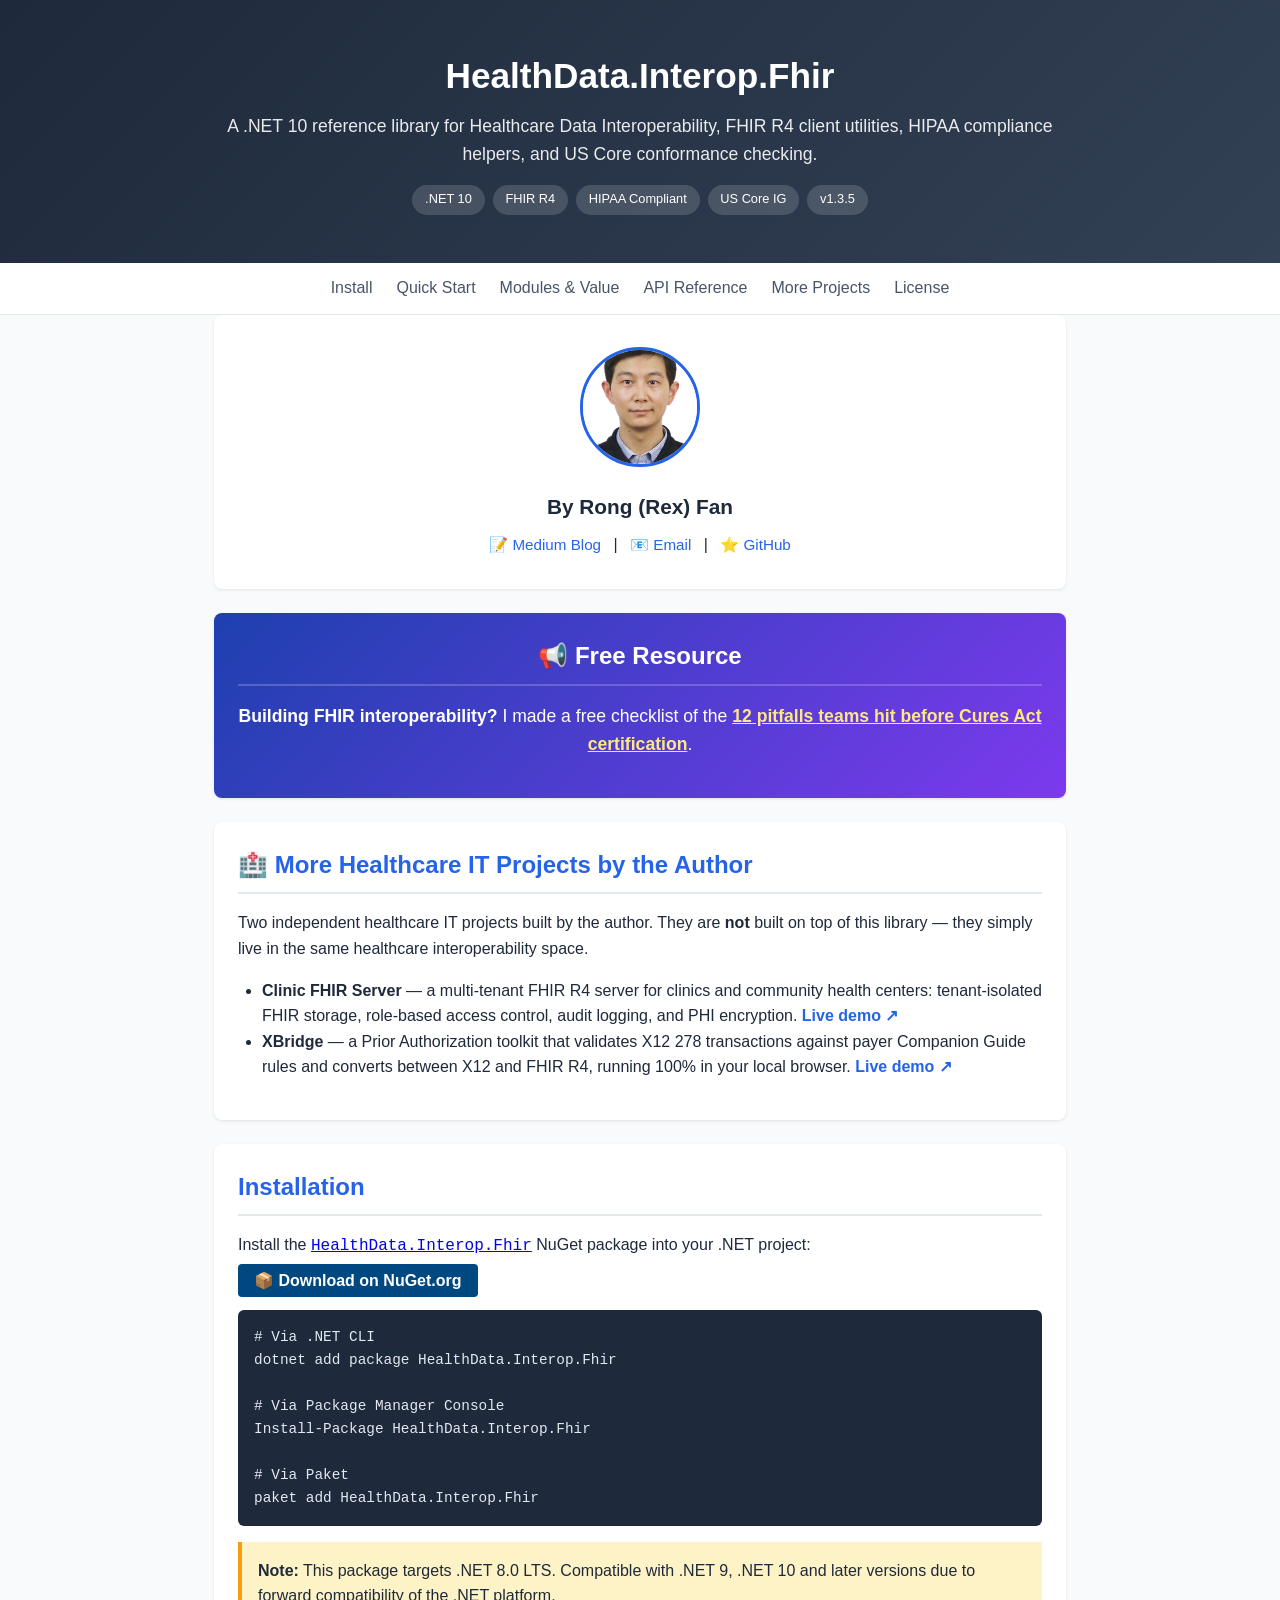
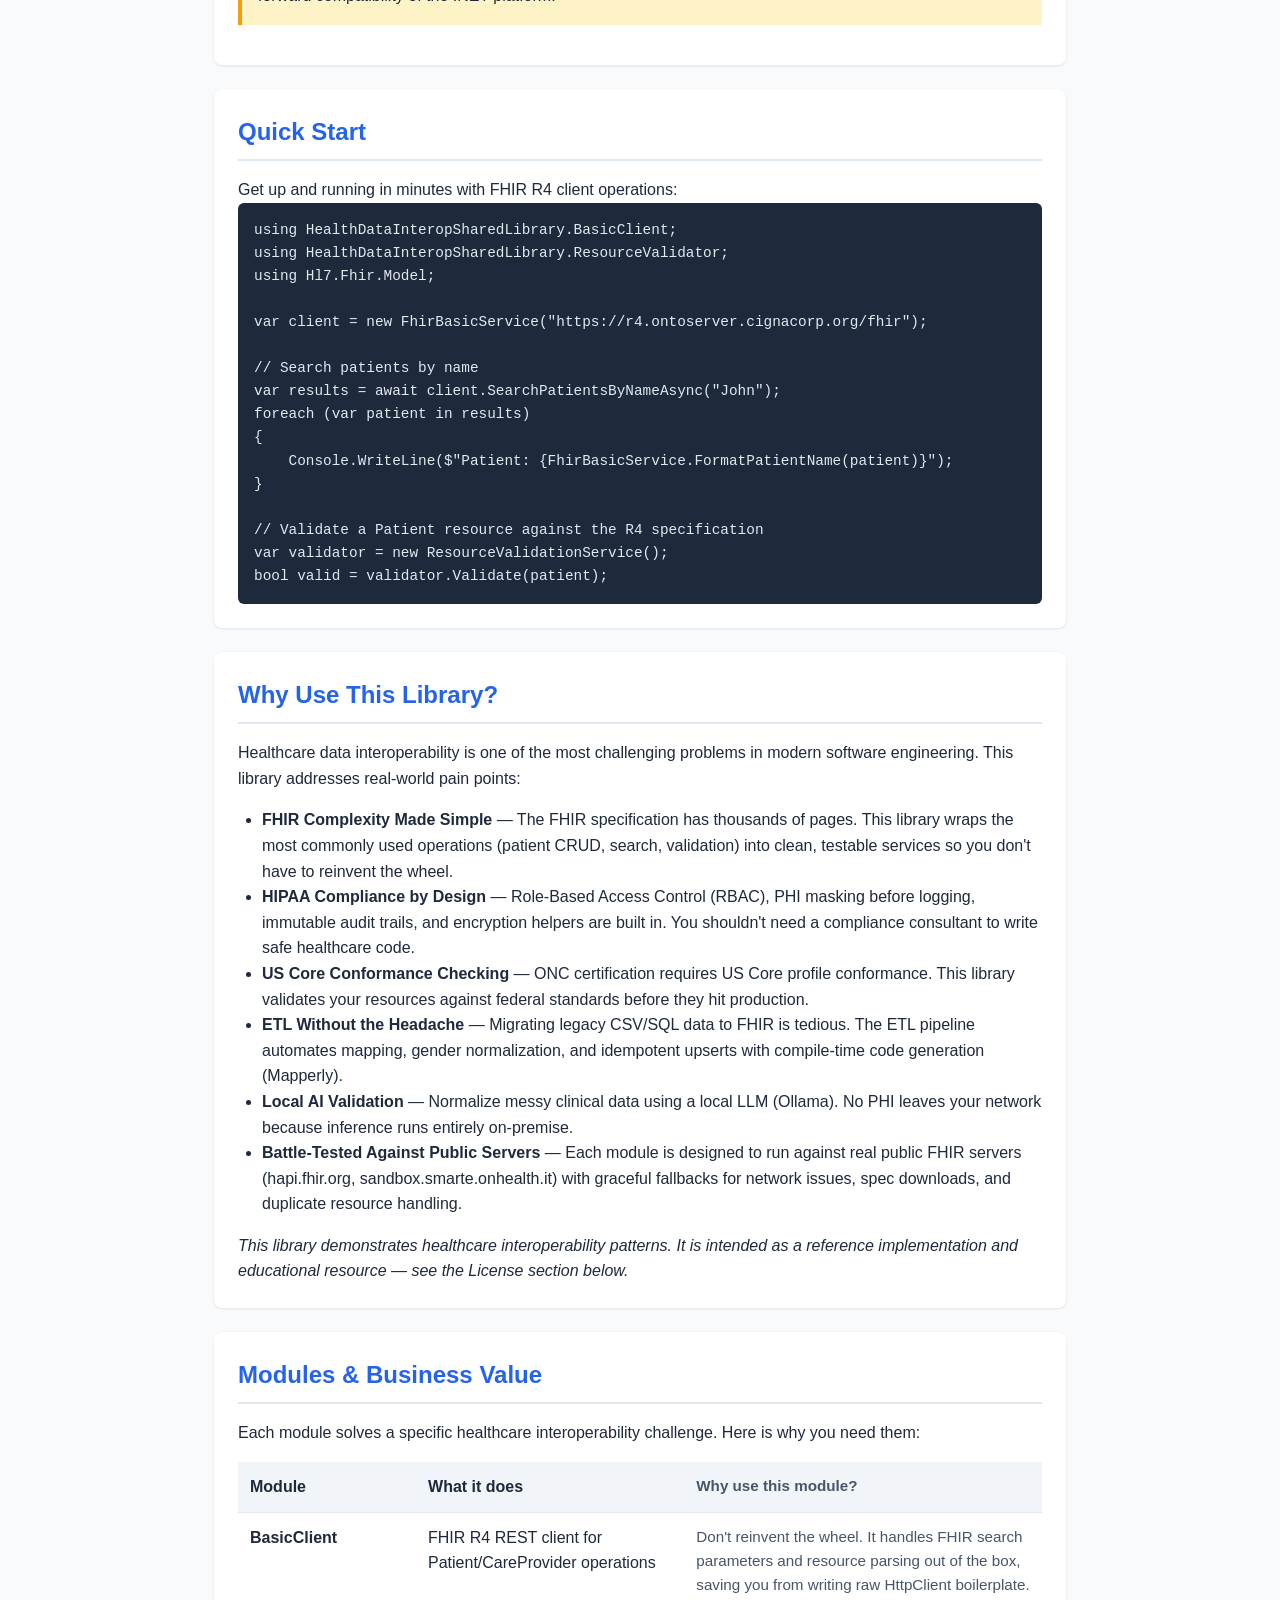
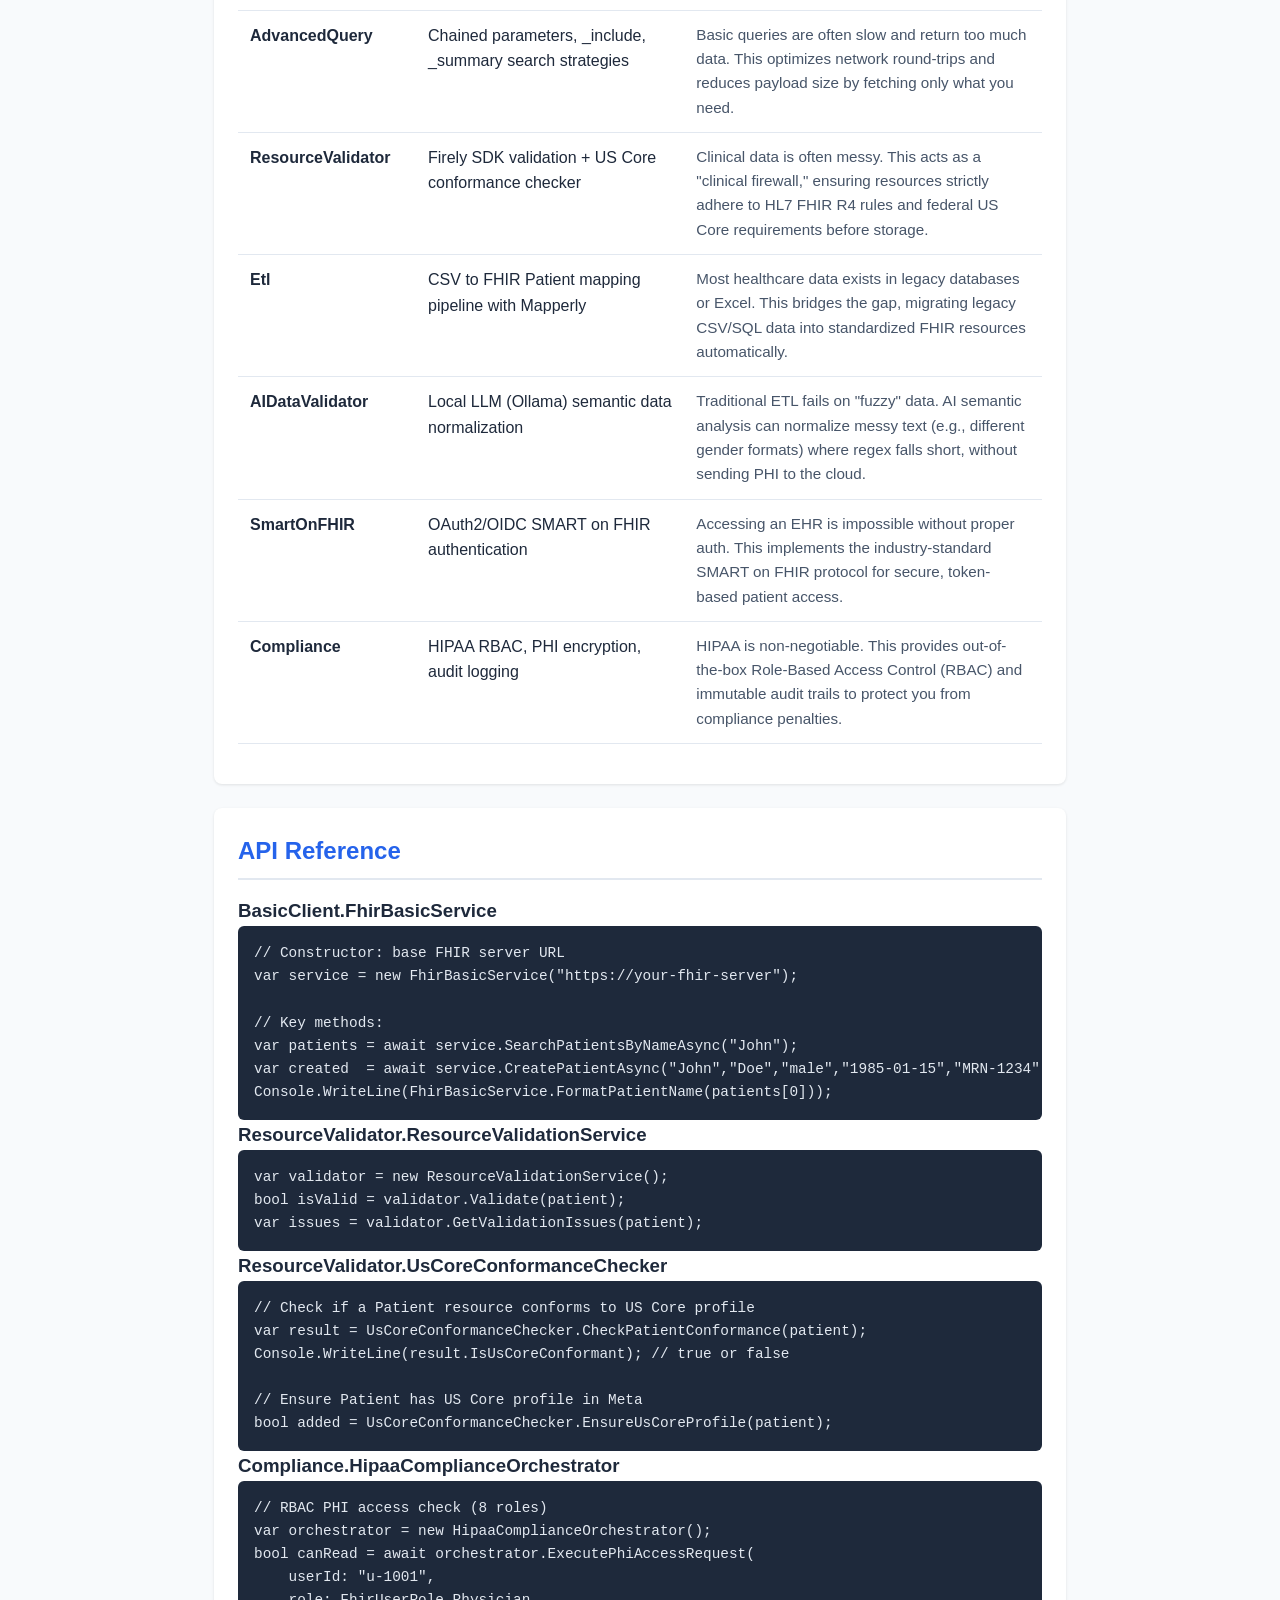
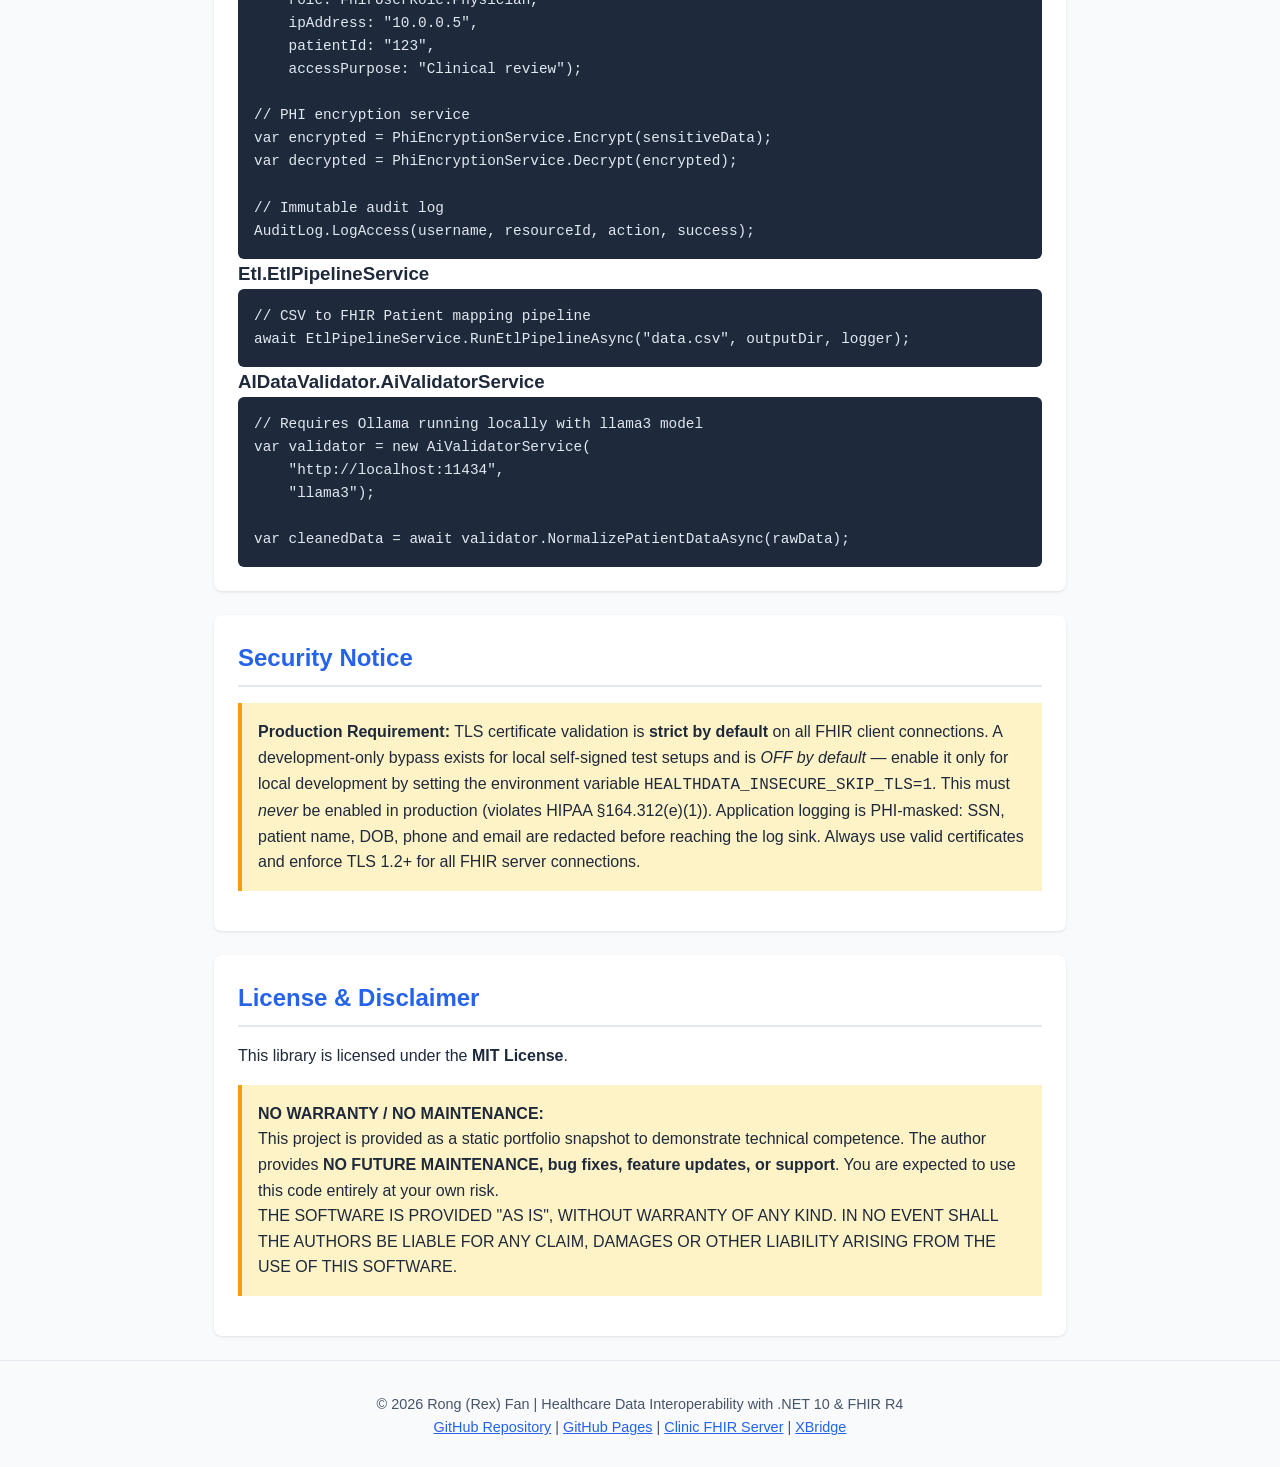
==== pages/index.html @ 6573770d "docs: link Version badge to NuGet 1.3.5 - README.md Version badge now links to nuget.org/packages/He" ====
<!DOCTYPE html>
<html lang="en">
<head>
    <meta charset="UTF-8">
    <meta name="viewport" content="width=device-width, initial-scale=1.0">
    <title>HealthData.Interop.Fhir - Healthcare Interoperability Library by Rong(Rex) Fan</title>
    <style>
        :root { --primary: #2563eb; --secondary: #475569; --success: #16a34a; --bg: #f8fafc; }
        * { margin: 0; padding: 0; box-sizing: border-box; }
        body { font-family: -apple-system, BlinkMacSystemFont, "Segoe UI", Roboto, sans-serif; line-height: 1.6; color: #1e293b; background: var(--bg); }
        .container { max-width: 900px; margin: 0 auto; padding: 0 1.5rem; }
        header { background: linear-gradient(135deg, #1e293b, #334155); color: white; padding: 3rem 0; text-align: center; }
        header h1 { font-size: 2.2rem; margin-bottom: 0.5rem; }
        header p { font-size: 1.1rem; opacity: 0.9; }
        .badges { display: flex; gap: 0.5rem; justify-content: center; flex-wrap: wrap; margin-top: 1rem; }
        .badge { background: rgba(255,255,255,0.15); padding: 0.3rem 0.8rem; border-radius: 999px; font-size: 0.8rem; }
        a.badge { color: inherit; text-decoration: none; cursor: pointer; }
        a.badge:hover { background: rgba(255,255,255,0.28); }
        nav { background: white; border-bottom: 1px solid #e2e8f0; padding: 0.8rem 0; position: sticky; top: 0; z-index: 10; }
        nav .container { display: flex; gap: 1.5rem; justify-content: center; flex-wrap: wrap; }
        nav a { text-decoration: none; color: var(--secondary); font-weight: 500; }
        nav a:hover { color: var(--primary); }
        main { padding: 2rem 0 4rem; }
        section { background: white; margin-bottom: 1.5rem; padding: 1.5rem; border-radius: 8px; box-shadow: 0 1px 3px rgba(0,0,0,0.1); }
        section h2 { color: var(--primary); margin-bottom: 1rem; border-bottom: 2px solid #e2e8f0; padding-bottom: 0.5rem; }
        pre { background: #1e293b; color: #e2e8f0; padding: 1rem; border-radius: 6px; overflow-x: auto; font-size: 0.9rem; }
        code { font-family: "Cascadia Code", "Fira Code", monospace; }
        .inline-code { background: #e2e8f0; padding: 0.15rem 0.4rem; border-radius: 3px; color: #1e293b; font-size: 0.9em; }
        table { width: 100%; border-collapse: collapse; margin: 1rem 0; min-width: 600px; }
        th, td { text-align: left; padding: 0.75rem; border-bottom: 1px solid #e2e8f0; vertical-align: top; }
        th { background: #f1f5f9; font-weight: 600; }
        .why-col { width: 40%; color: var(--secondary); font-size: 0.95rem; }
        footer { text-align: center; padding: 2rem 0; color: var(--secondary); font-size: 0.9rem; border-top: 1px solid #e2e8f0; }
        .warning { background: #fef3c7; border-left: 4px solid #f59e0b; padding: 1rem; margin: 1rem 0; }
        /* Author section */
        .author-section { text-align: center; padding: 2rem; }
        .author-photo { width: 120px; height: 120px; border-radius: 50%; object-fit: cover; border: 3px solid var(--primary); margin-bottom: 1rem; }
        .author-name { font-size: 1.3rem; font-weight: 700; color: #1e293b; margin-bottom: 0.5rem; }
        .author-links a { color: var(--primary); text-decoration: none; margin: 0 0.5rem; font-size: 0.95rem; }
        .author-links a:hover { text-decoration: underline; }
    </style>
</head>
<body>
<header>
    <div class="container">
        <h1>HealthData.Interop.Fhir</h1>
        <p>A .NET 10 reference library for Healthcare Data Interoperability, FHIR R4 client utilities, HIPAA compliance helpers, and US Core conformance checking.</p>
        <div class="badges">
            <span class="badge">.NET 10</span>
            <span class="badge">FHIR R4</span>
            <span class="badge">HIPAA Compliant</span>
            <span class="badge">US Core IG</span>
            <a class="badge" href="https://www.nuget.org/packages/HealthData.Interop.Fhir/1.3.5" target="_blank" rel="noopener">v1.3.5</a>
            </div>
    </div>
</header>

<nav>
    <div class="container">
        <a href="#install">Install</a>
        <a href="#quick-start">Quick Start</a>
        <a href="#modules">Modules & Value</a>
        <a href="#api">API Reference</a>
        <a href="#sample">More Projects</a>
        <a href="#license">License</a>
    </div>
</nav>

<main class="container">

<!-- Author Section -->
<section class="author-section">
    <img src="images/author.png" alt="Rong(Rex) Fan" class="author-photo">
    <p class="author-name">By Rong (Rex) Fan</p>
    <div class="author-links">
        <a href="https://medium.com/@rex.fan18" target="_blank">📝 Medium Blog</a> |
        <a href="mailto:rex.fan18@gmail.com">📧 Email</a> |
        <a href="https://github.com/memoryfraction/HealthData-Interoperability-Csharp" target="_blank">⭐ GitHub</a>
    </div>
</section>

<!-- Newsletter Callout -->
<section id="newsletter" style="background: linear-gradient(135deg, #1e40af, #7c3aed); color: white; text-align: center;">
    <h2 style="color: white; border-bottom-color: rgba(255,255,255,0.2);">📢 Free Resource</h2>
    <p style="font-size: 1.1rem; margin: 1rem 0;">
        <strong>Building FHIR interoperability?</strong> I made a free checklist of the 
        <a href="https://mailchi.mp/83cafe450eef/rex-landing-page" target="_blank" style="color: #fde68a; font-weight: 700;">12 pitfalls teams hit before Cures Act certification</a>.
    </p>
</section>
<section id="sample">
    <h2>🏥 More Healthcare IT Projects by the Author</h2>
    <p>Two independent healthcare IT projects built by the author. They are <strong>not</strong> built on top of this library — they simply live in the same healthcare interoperability space.</p>
    <ul style="margin: 1rem 0; padding-left: 1.5rem;">
        <li>
            <strong>Clinic FHIR Server</strong> — a multi-tenant FHIR R4 server for clinics and community health centers: tenant-isolated FHIR storage, role-based access control, audit logging, and PHI encryption.
            <a href="https://clinic-fhir-server-app.blackdesert-8e20099d.eastasia.azurecontainerapps.io/" target="_blank" style="color: var(--primary); font-weight: 600; text-decoration: none;">Live demo ↗</a>
        </li>
        <li>
            <strong>XBridge</strong> — a Prior Authorization toolkit that validates X12 278 transactions against payer Companion Guide rules and converts between X12 and FHIR R4, running 100% in your local browser.
            <a href="https://fhir-converter.greengrass-8e23c1df.westus.azurecontainerapps.io/" target="_blank" style="color: var(--primary); font-weight: 600; text-decoration: none;">Live demo ↗</a>
        </li>
    </ul>
</section>

<section id="install">
    <h2>Installation</h2>
    <p>Install the <a href="https://www.nuget.org/packages/HealthData.Interop.Fhir" target="_blank"><code>HealthData.Interop.Fhir</code></a> NuGet package into your .NET project:</p>
    <div style="margin-bottom: 1rem; margin-top: 0.5rem;">
        <a href="https://www.nuget.org/packages/HealthData.Interop.Fhir" target="_blank" style="background: #004880; color: white; padding: 8px 16px; text-decoration: none; border-radius: 4px; font-weight: bold;">
            📦 Download on NuGet.org
        </a>
    </div>
    <pre><code># Via .NET CLI
dotnet add package HealthData.Interop.Fhir

# Via Package Manager Console
Install-Package HealthData.Interop.Fhir

# Via Paket
paket add HealthData.Interop.Fhir</code></pre>
    <div class="warning">
        <strong>Note:</strong> This package targets .NET 8.0 LTS. Compatible with .NET 9, .NET 10 and later versions due to forward compatibility of the .NET platform.
    </div>
</section>

<section id="quick-start">
    <h2>Quick Start</h2>
    <p>Get up and running in minutes with FHIR R4 client operations:</p>
    <pre><code>using HealthDataInteropSharedLibrary.BasicClient;
using HealthDataInteropSharedLibrary.ResourceValidator;
using Hl7.Fhir.Model;

var client = new FhirBasicService("https://r4.ontoserver.cignacorp.org/fhir");

// Search patients by name
var results = await client.SearchPatientsByNameAsync("John");
foreach (var patient in results)
{
    Console.WriteLine($"Patient: {FhirBasicService.FormatPatientName(patient)}");
}

// Validate a Patient resource against the R4 specification
var validator = new ResourceValidationService();
bool valid = validator.Validate(patient);</code></pre>
</section>


<section id="why">
    <h2>Why Use This Library?</h2>
    <p>Healthcare data interoperability is one of the most challenging problems in modern software engineering. This library addresses real-world pain points:</p>
    <ul style="margin: 1rem 0; padding-left: 1.5rem;">
        <li><strong>FHIR Complexity Made Simple</strong> — The FHIR specification has thousands of pages. This library wraps the most commonly used operations (patient CRUD, search, validation) into clean, testable services so you don't have to reinvent the wheel.</li>
        <li><strong>HIPAA Compliance by Design</strong> — Role-Based Access Control (RBAC), PHI masking before logging, immutable audit trails, and encryption helpers are built in. You shouldn't need a compliance consultant to write safe healthcare code.</li>
        <li><strong>US Core Conformance Checking</strong> — ONC certification requires US Core profile conformance. This library validates your resources against federal standards before they hit production.</li>
        <li><strong>ETL Without the Headache</strong> — Migrating legacy CSV/SQL data to FHIR is tedious. The ETL pipeline automates mapping, gender normalization, and idempotent upserts with compile-time code generation (Mapperly).</li>
        <li><strong>Local AI Validation</strong> — Normalize messy clinical data using a local LLM (Ollama). No PHI leaves your network because inference runs entirely on-premise.</li>
        <li><strong>Battle-Tested Against Public Servers</strong> — Each module is designed to run against real public FHIR servers (hapi.fhir.org, sandbox.smarte.onhealth.it) with graceful fallbacks for network issues, spec downloads, and duplicate resource handling.</li>
    </ul>
    <p><em>This library demonstrates healthcare interoperability patterns. It is intended as a reference implementation and educational resource — see the License section below.</em></p>
</section>

<section id="modules">
    <h2>Modules & Business Value</h2>
    <p>Each module solves a specific healthcare interoperability challenge. Here is why you need them:</p>
    <table>
        <thead>
            <tr><th style="width: 15%;">Module</th><th style="width: 30%;">What it does</th><th class="why-col" style="width: 40%;">Why use this module?</th></tr>
        </thead>
        <tbody>
            <tr>
                <td><strong>BasicClient</strong></td>
                <td>FHIR R4 REST client for Patient/CareProvider operations</td>
                <td class="why-col">Don't reinvent the wheel. It handles FHIR search parameters and resource parsing out of the box, saving you from writing raw HttpClient boilerplate.</td>
            </tr>
            <tr>
                <td><strong>AdvancedQuery</strong></td>
                <td>Chained parameters, _include, _summary search strategies</td>
                <td class="why-col">Basic queries are often slow and return too much data. This optimizes network round-trips and reduces payload size by fetching only what you need.</td>
            </tr>
            <tr>
                <td><strong>ResourceValidator</strong></td>
                <td>Firely SDK validation + US Core conformance checker</td>
                <td class="why-col">Clinical data is often messy. This acts as a "clinical firewall," ensuring resources strictly adhere to HL7 FHIR R4 rules and federal US Core requirements before storage.</td>
            </tr>
            <tr>
                <td><strong>Etl</strong></td>
                <td>CSV to FHIR Patient mapping pipeline with Mapperly</td>
                <td class="why-col">Most healthcare data exists in legacy databases or Excel. This bridges the gap, migrating legacy CSV/SQL data into standardized FHIR resources automatically.</td>
            </tr>
            <tr>
                <td><strong>AIDataValidator</strong></td>
                <td>Local LLM (Ollama) semantic data normalization</td>
                <td class="why-col">Traditional ETL fails on "fuzzy" data. AI semantic analysis can normalize messy text (e.g., different gender formats) where regex falls short, without sending PHI to the cloud.</td>
            </tr>
            <tr>
                <td><strong>SmartOnFHIR</strong></td>
                <td>OAuth2/OIDC SMART on FHIR authentication</td>
                <td class="why-col">Accessing an EHR is impossible without proper auth. This implements the industry-standard SMART on FHIR protocol for secure, token-based patient access.</td>
            </tr>
            <tr>
                <td><strong>Compliance</strong></td>
                <td>HIPAA RBAC, PHI encryption, audit logging</td>
                <td class="why-col">HIPAA is non-negotiable. This provides out-of-the-box Role-Based Access Control (RBAC) and immutable audit trails to protect you from compliance penalties.</td>
            </tr>
        </tbody>
    </table>
</section>

<section id="api">
    <h2>API Reference</h2>
    
    <h3>BasicClient.FhirBasicService</h3>
    <pre><code>// Constructor: base FHIR server URL
var service = new FhirBasicService("https://your-fhir-server");

// Key methods:
var patients = await service.SearchPatientsByNameAsync("John");
var created  = await service.CreatePatientAsync("John","Doe","male","1985-01-15","MRN-1234");
Console.WriteLine(FhirBasicService.FormatPatientName(patients[0]));</code></pre>

    <h3>ResourceValidator.ResourceValidationService</h3>
    <pre><code>var validator = new ResourceValidationService();
bool isValid = validator.Validate(patient);
var issues = validator.GetValidationIssues(patient);</code></pre>

    <h3>ResourceValidator.UsCoreConformanceChecker</h3>
    <pre><code>// Check if a Patient resource conforms to US Core profile
var result = UsCoreConformanceChecker.CheckPatientConformance(patient);
Console.WriteLine(result.IsUsCoreConformant); // true or false

// Ensure Patient has US Core profile in Meta
bool added = UsCoreConformanceChecker.EnsureUsCoreProfile(patient);</code></pre>

    <h3>Compliance.HipaaComplianceOrchestrator</h3>
    <pre><code>// RBAC PHI access check (8 roles)
var orchestrator = new HipaaComplianceOrchestrator();
bool canRead = await orchestrator.ExecutePhiAccessRequest(
    userId: "u-1001",
    role: FhirUserRole.Physician,
    ipAddress: "10.0.0.5",
    patientId: "123",
    accessPurpose: "Clinical review");

// PHI encryption service
var encrypted = PhiEncryptionService.Encrypt(sensitiveData);
var decrypted = PhiEncryptionService.Decrypt(encrypted);

// Immutable audit log
AuditLog.LogAccess(username, resourceId, action, success);</code></pre>

    <h3>Etl.EtlPipelineService</h3>
    <pre><code>// CSV to FHIR Patient mapping pipeline
await EtlPipelineService.RunEtlPipelineAsync("data.csv", outputDir, logger);</code></pre>

    <h3>AIDataValidator.AiValidatorService</h3>
    <pre><code>// Requires Ollama running locally with llama3 model
var validator = new AiValidatorService(
    "http://localhost:11434",
    "llama3");

var cleanedData = await validator.NormalizePatientDataAsync(rawData);</code></pre>
</section>

<section id="security">
    <h2>Security Notice</h2>
    <div class="warning">
        <strong>Production Requirement:</strong> TLS certificate validation is <strong>strict by default</strong> on all FHIR client connections. A development-only bypass exists for local self-signed test setups and is <em>OFF by default</em> — enable it only for local development by setting the environment variable <code>HEALTHDATA_INSECURE_SKIP_TLS=1</code>. This must <em>never</em> be enabled in production (violates HIPAA §164.312(e)(1)). Application logging is PHI-masked: SSN, patient name, DOB, phone and email are redacted before reaching the log sink. Always use valid certificates and enforce TLS 1.2+ for all FHIR server connections.
    </div>
</section>

<section id="license">
    <h2>License &amp; Disclaimer</h2>
    <p>This library is licensed under the <strong>MIT License</strong>.</p>
    <div class="warning">
        <p><strong>NO WARRANTY / NO MAINTENANCE:</strong></p>
        <p>This project is provided as a static portfolio snapshot to demonstrate technical competence. The author provides <strong>NO FUTURE MAINTENANCE, bug fixes, feature updates, or support</strong>. You are expected to use this code entirely at your own risk.</p>
        <p>THE SOFTWARE IS PROVIDED "AS IS", WITHOUT WARRANTY OF ANY KIND. IN NO EVENT SHALL THE AUTHORS BE LIABLE FOR ANY CLAIM, DAMAGES OR OTHER LIABILITY ARISING FROM THE USE OF THIS SOFTWARE.</p>
    </div>
</section>

</main>

<footer>
    <div class="container">
        <p>&copy; 2026 Rong (Rex) Fan | Healthcare Data Interoperability with .NET 10 &amp; FHIR R4</p>
        <p>
            <a href="https://github.com/memoryfraction/HealthData-Interoperability-Csharp" style="color: var(--primary);">GitHub Repository</a> |
            <a href="https://memoryfraction.github.io/HealthData-Interoperability-Csharp/" style="color: var(--primary);">GitHub Pages</a> |
            <a href="https://clinic-fhir-server-app.blackdesert-8e20099d.eastasia.azurecontainerapps.io/" target="_blank" style="color: var(--primary);">Clinic FHIR Server</a> |
            <a href="https://fhir-converter.greengrass-8e23c1df.westus.azurecontainerapps.io/" target="_blank" style="color: var(--primary);">XBridge</a>
        </p>
    </div>
</footer>

<script src="https://cdn.counter.dev/script.js" data-id="9ed3aabb-f776-4e0b-93ed-a1bab7799a56" data-utcoffset="8"></script>
  </body>
</html>
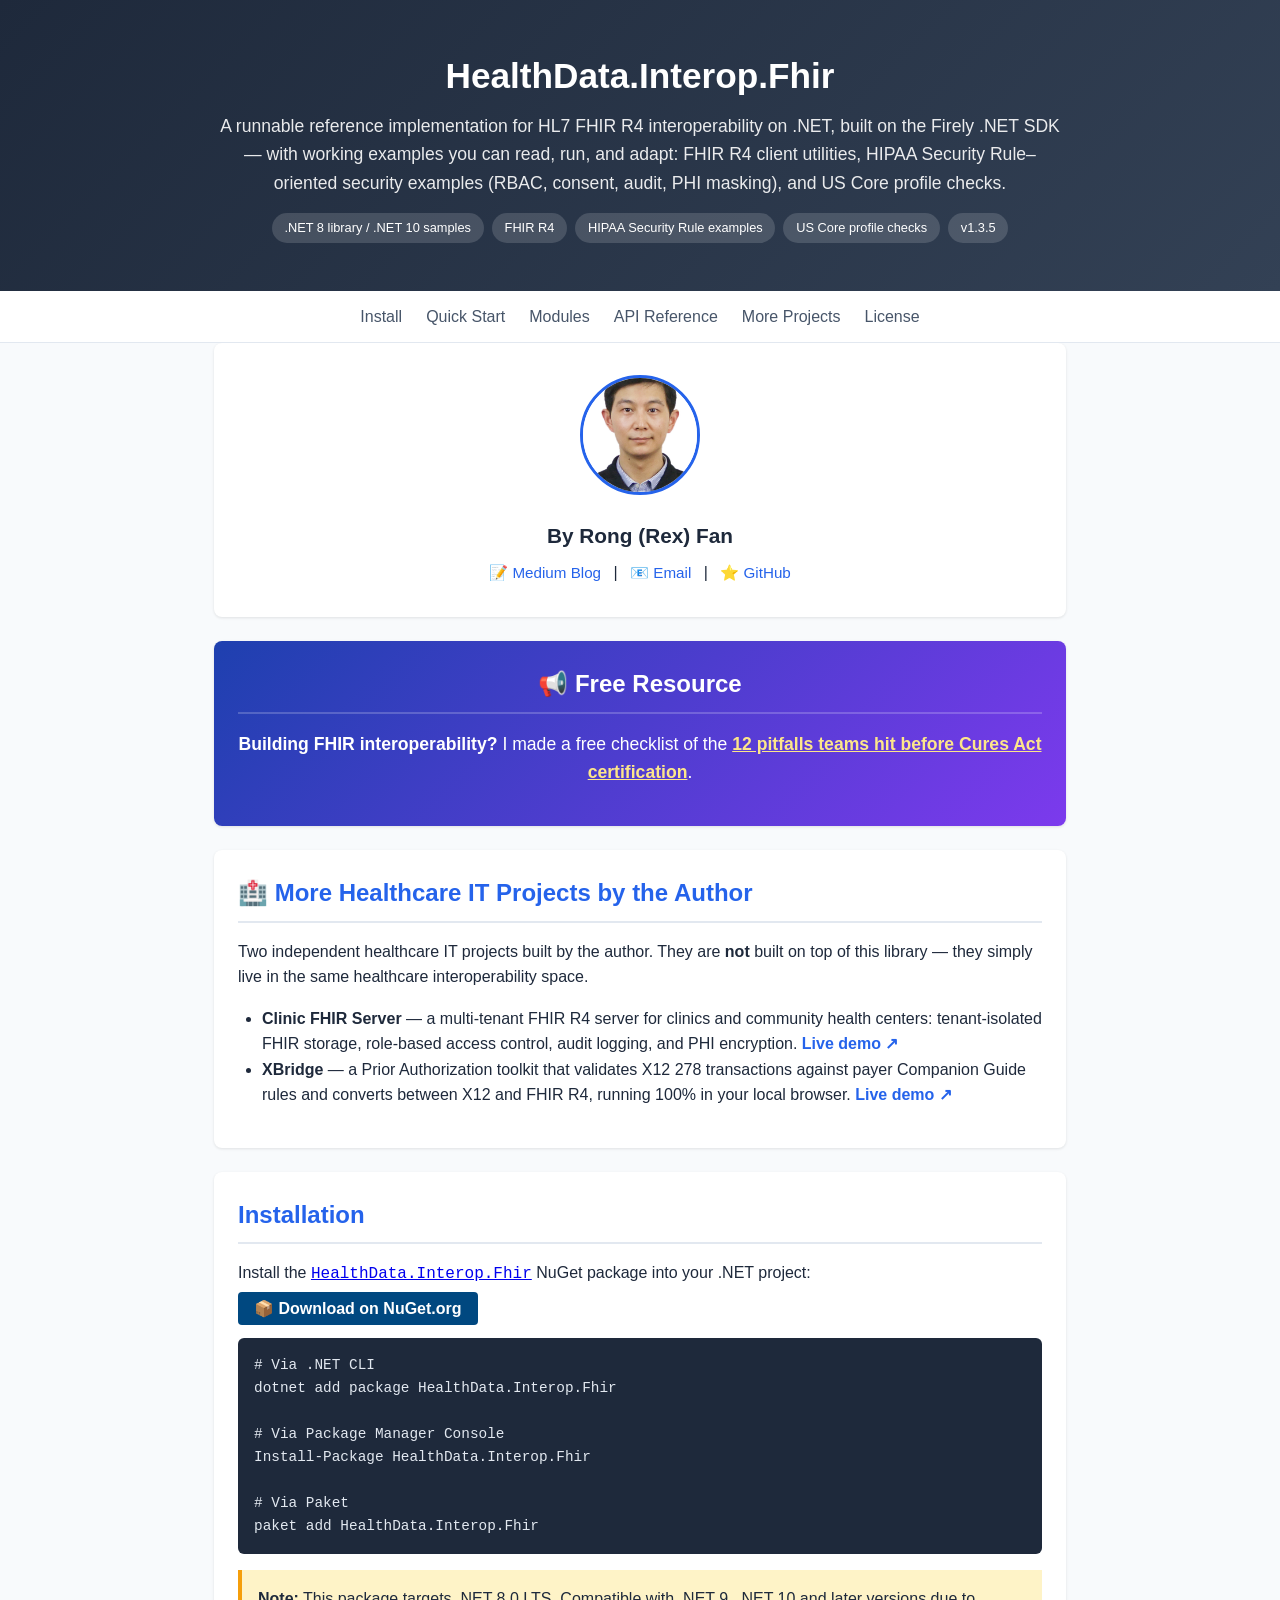
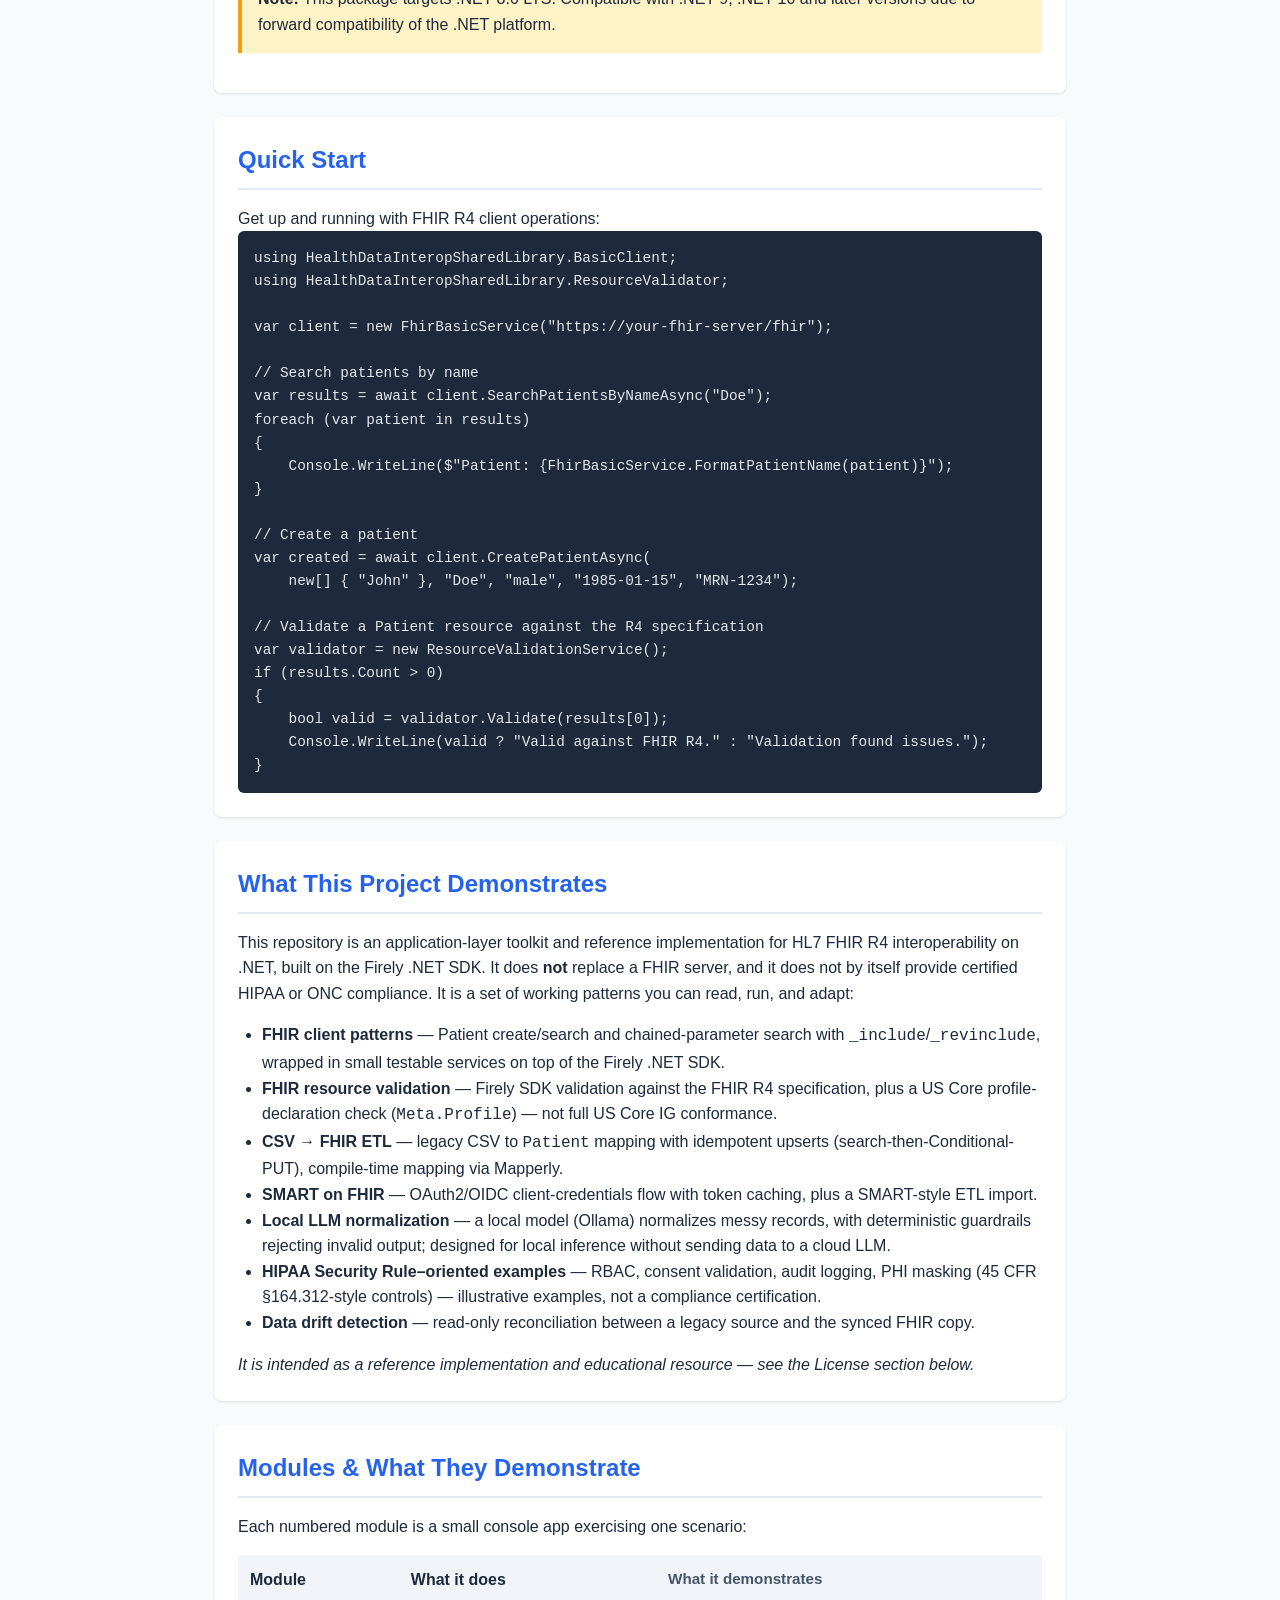
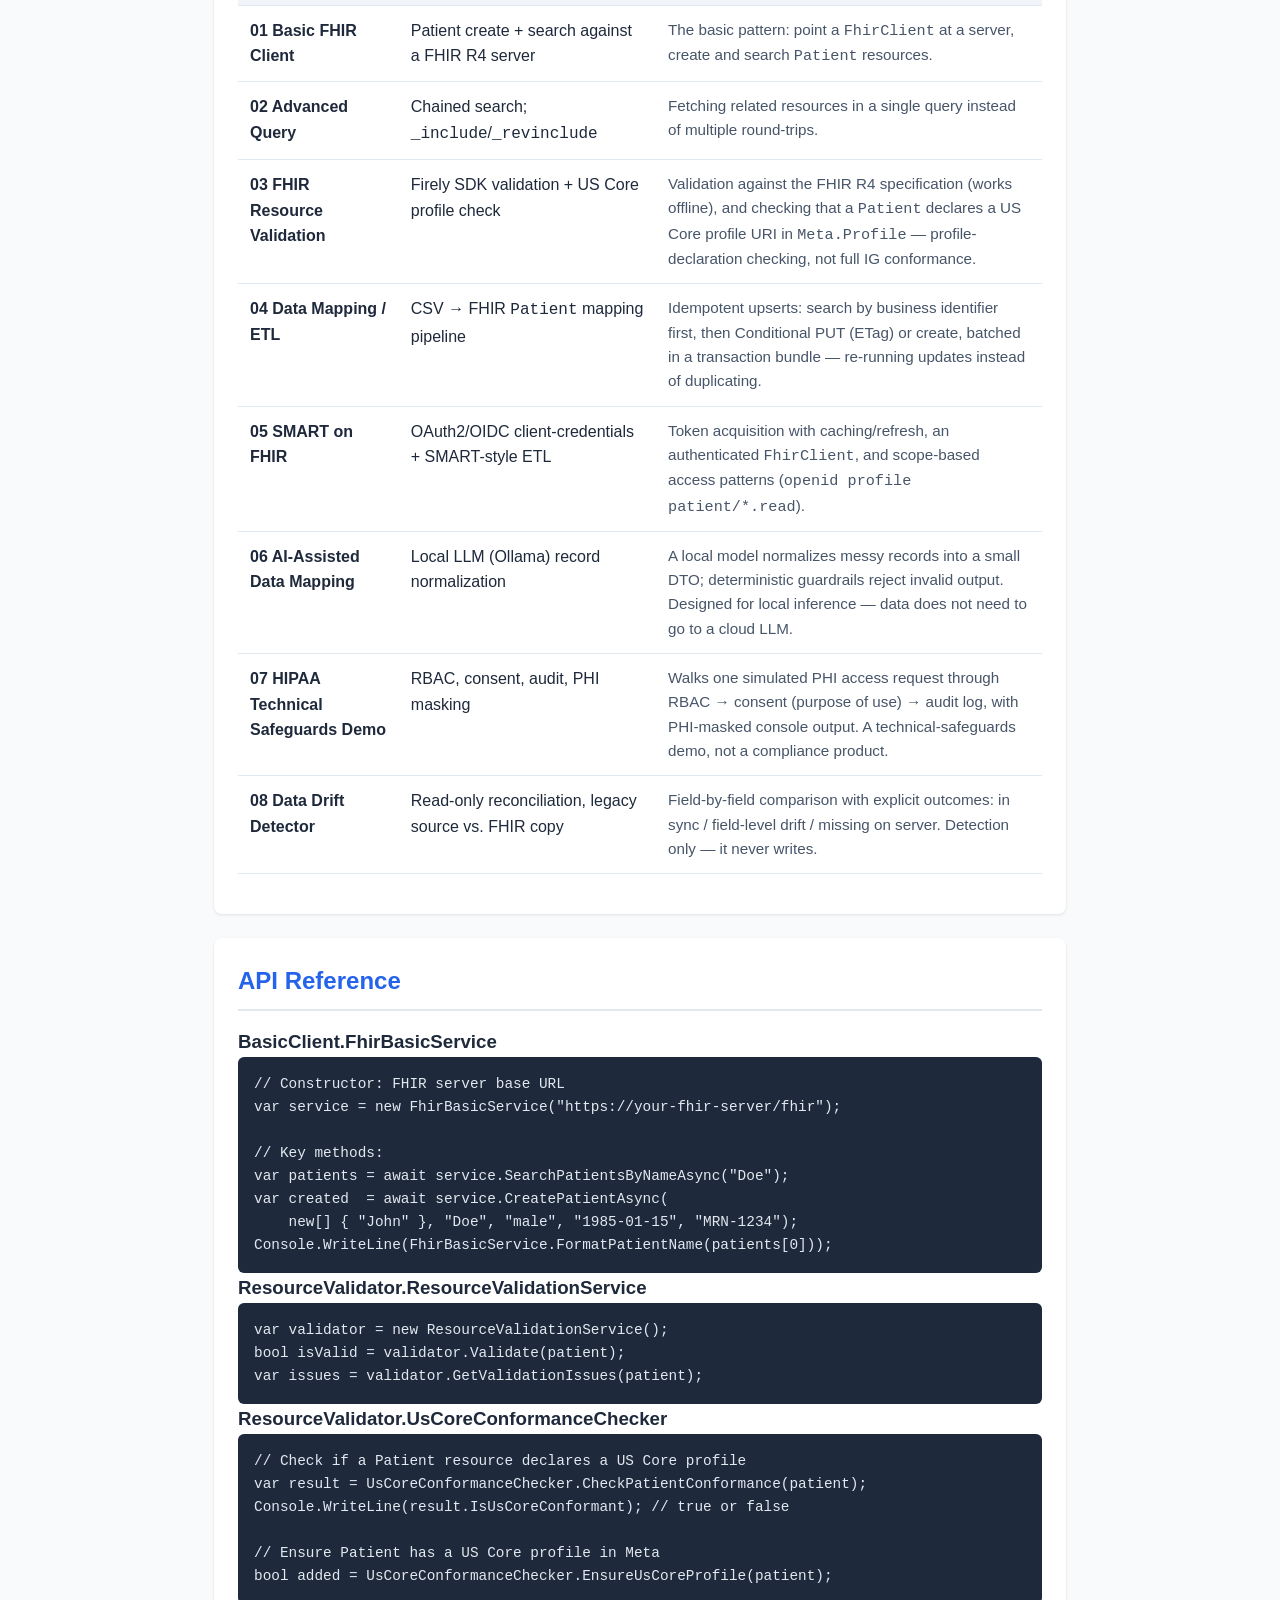
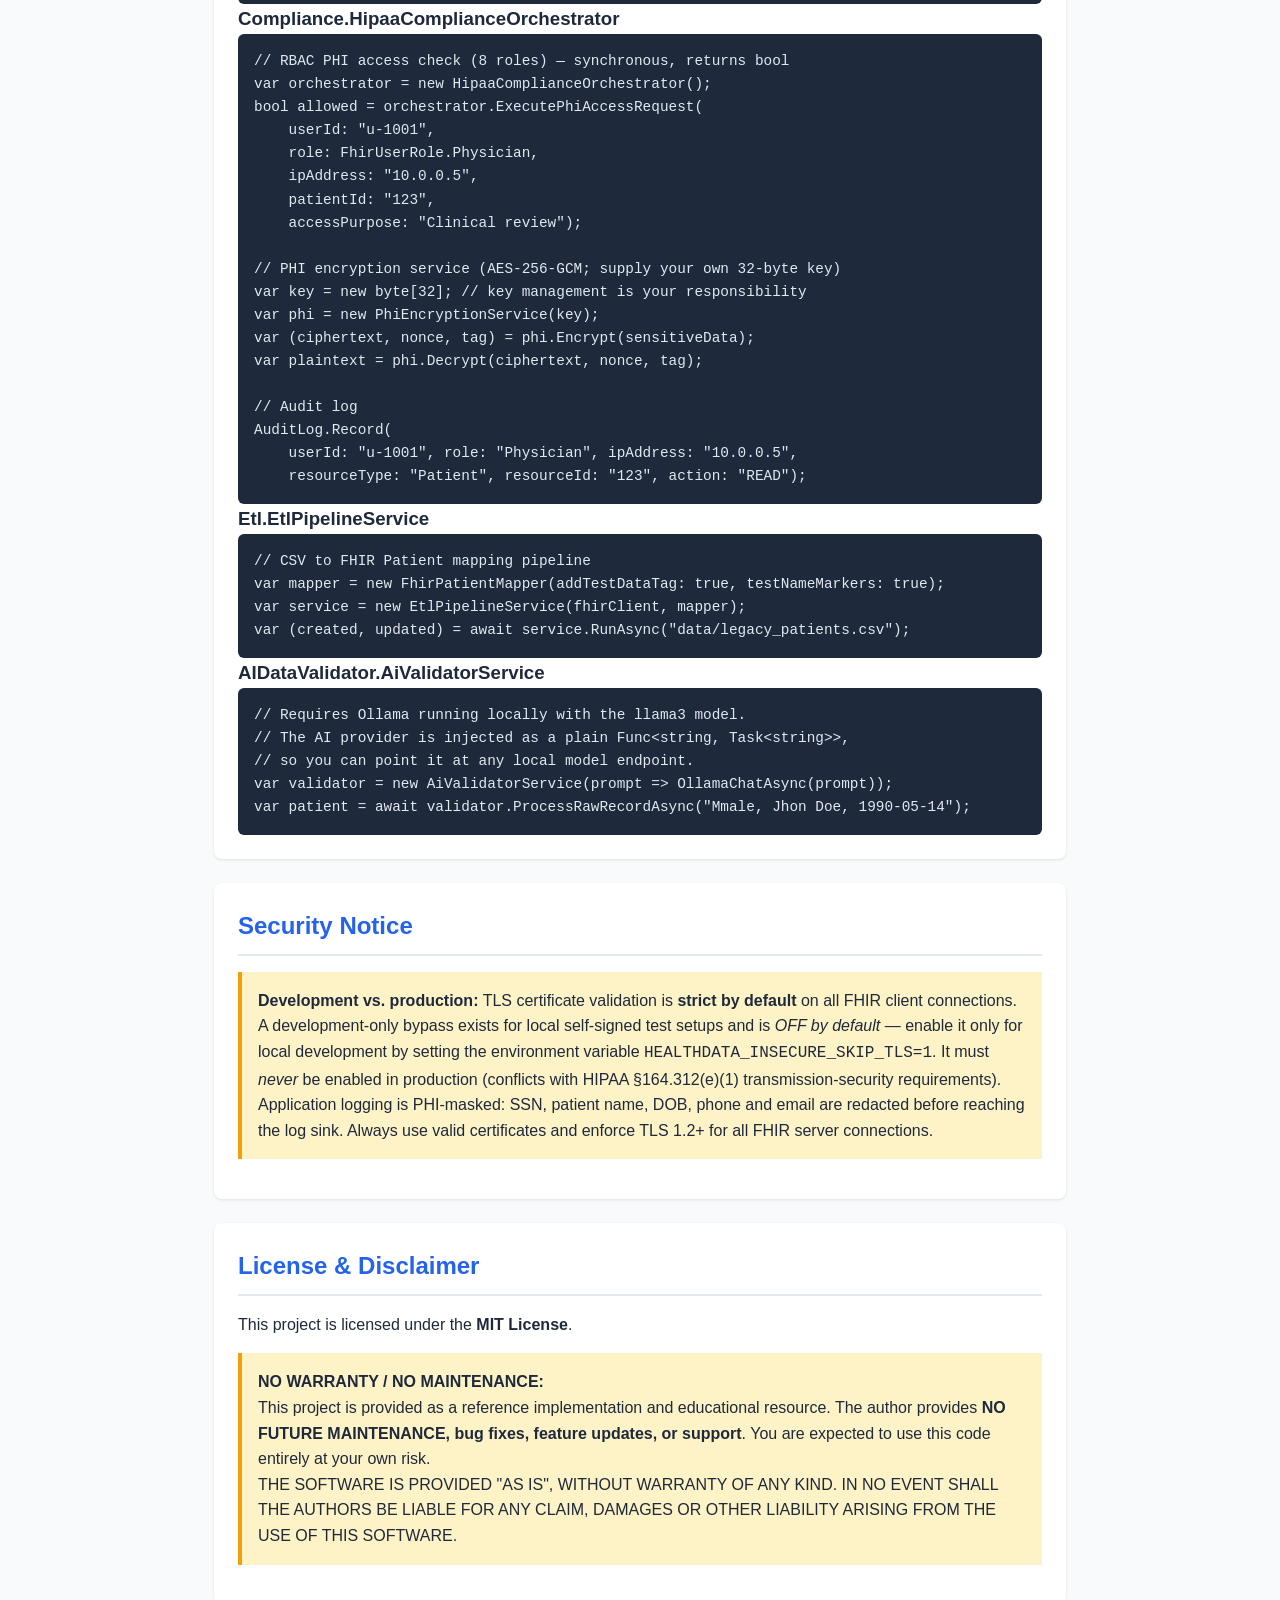
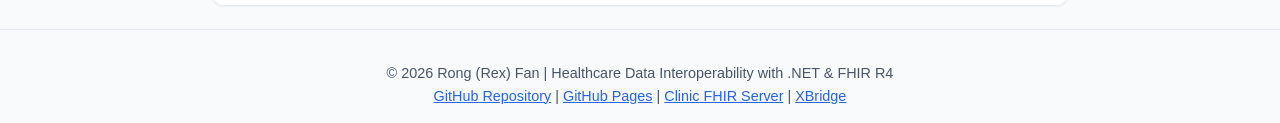
==== commit 41d82f17: "docs: rein in HIPAA overclaims, restructure collaboration/support sections Soften "strictly comply w" ====
--- a/pages/index.html
+++ b/pages/index.html
@@ -3,7 +3,7 @@
 <head>
     <meta charset="UTF-8">
     <meta name="viewport" content="width=device-width, initial-scale=1.0">
-    <title>HealthData.Interop.Fhir - Healthcare Interoperability Library by Rong(Rex) Fan</title>
+    <title>HealthData.Interop.Fhir - HealthData Interoperability for .NET</title>
     <style>
         :root { --primary: #2563eb; --secondary: #475569; --success: #16a34a; --bg: #f8fafc; }
         * { margin: 0; padding: 0; box-sizing: border-box; }
@@ -44,12 +44,12 @@
 <header>
     <div class="container">
         <h1>HealthData.Interop.Fhir</h1>
-        <p>A .NET 10 reference library for Healthcare Data Interoperability, FHIR R4 client utilities, HIPAA compliance helpers, and US Core conformance checking.</p>
+        <p>A runnable reference implementation for HL7 FHIR R4 interoperability on .NET, built on the Firely .NET SDK — with working examples you can read, run, and adapt: FHIR R4 client utilities, HIPAA Security Rule–oriented security examples (RBAC, consent, audit, PHI masking), and US Core profile checks.</p>
         <div class="badges">
-            <span class="badge">.NET 10</span>
+            <span class="badge">.NET 8 library / .NET 10 samples</span>
             <span class="badge">FHIR R4</span>
-            <span class="badge">HIPAA Compliant</span>
-            <span class="badge">US Core IG</span>
+            <span class="badge">HIPAA Security Rule examples</span>
+            <span class="badge">US Core profile checks</span>
             <a class="badge" href="https://www.nuget.org/packages/HealthData.Interop.Fhir/1.3.5" target="_blank" rel="noopener">v1.3.5</a>
             </div>
     </div>
@@ -59,7 +59,7 @@
     <div class="container">
         <a href="#install">Install</a>
         <a href="#quick-start">Quick Start</a>
-        <a href="#modules">Modules & Value</a>
+        <a href="#modules">Modules</a>
         <a href="#api">API Reference</a>
         <a href="#sample">More Projects</a>
         <a href="#license">License</a>
@@ -125,82 +125,94 @@
 
 <section id="quick-start">
     <h2>Quick Start</h2>
-    <p>Get up and running in minutes with FHIR R4 client operations:</p>
+    <p>Get up and running with FHIR R4 client operations:</p>
     <pre><code>using HealthDataInteropSharedLibrary.BasicClient;
 using HealthDataInteropSharedLibrary.ResourceValidator;
-using Hl7.Fhir.Model;
-
-var client = new FhirBasicService("https://r4.ontoserver.cignacorp.org/fhir");
+
+var client = new FhirBasicService("https://your-fhir-server/fhir");
 
 // Search patients by name
-var results = await client.SearchPatientsByNameAsync("John");
+var results = await client.SearchPatientsByNameAsync("Doe");
 foreach (var patient in results)
 {
     Console.WriteLine($"Patient: {FhirBasicService.FormatPatientName(patient)}");
 }
 
+// Create a patient
+var created = await client.CreatePatientAsync(
+    new[] { "John" }, "Doe", "male", "1985-01-15", "MRN-1234");
+
 // Validate a Patient resource against the R4 specification
 var validator = new ResourceValidationService();
-bool valid = validator.Validate(patient);</code></pre>
-</section>
-
+if (results.Count > 0)
+{
+    bool valid = validator.Validate(results[0]);
+    Console.WriteLine(valid ? "Valid against FHIR R4." : "Validation found issues.");
+}</code></pre>
+</section>
 
 <section id="why">
-    <h2>Why Use This Library?</h2>
-    <p>Healthcare data interoperability is one of the most challenging problems in modern software engineering. This library addresses real-world pain points:</p>
+    <h2>What This Project Demonstrates</h2>
+    <p>This repository is an application-layer toolkit and reference implementation for HL7 FHIR R4 interoperability on .NET, built on the Firely .NET SDK. It does <strong>not</strong> replace a FHIR server, and it does not by itself provide certified HIPAA or ONC compliance. It is a set of working patterns you can read, run, and adapt:</p>
     <ul style="margin: 1rem 0; padding-left: 1.5rem;">
-        <li><strong>FHIR Complexity Made Simple</strong> — The FHIR specification has thousands of pages. This library wraps the most commonly used operations (patient CRUD, search, validation) into clean, testable services so you don't have to reinvent the wheel.</li>
-        <li><strong>HIPAA Compliance by Design</strong> — Role-Based Access Control (RBAC), PHI masking before logging, immutable audit trails, and encryption helpers are built in. You shouldn't need a compliance consultant to write safe healthcare code.</li>
-        <li><strong>US Core Conformance Checking</strong> — ONC certification requires US Core profile conformance. This library validates your resources against federal standards before they hit production.</li>
-        <li><strong>ETL Without the Headache</strong> — Migrating legacy CSV/SQL data to FHIR is tedious. The ETL pipeline automates mapping, gender normalization, and idempotent upserts with compile-time code generation (Mapperly).</li>
-        <li><strong>Local AI Validation</strong> — Normalize messy clinical data using a local LLM (Ollama). No PHI leaves your network because inference runs entirely on-premise.</li>
-        <li><strong>Battle-Tested Against Public Servers</strong> — Each module is designed to run against real public FHIR servers (hapi.fhir.org, sandbox.smarte.onhealth.it) with graceful fallbacks for network issues, spec downloads, and duplicate resource handling.</li>
+        <li><strong>FHIR client patterns</strong> — Patient create/search and chained-parameter search with <code>_include</code>/<code>_revinclude</code>, wrapped in small testable services on top of the Firely .NET SDK.</li>
+        <li><strong>FHIR resource validation</strong> — Firely SDK validation against the FHIR R4 specification, plus a US Core profile-declaration check (<code>Meta.Profile</code>) — not full US Core IG conformance.</li>
+        <li><strong>CSV → FHIR ETL</strong> — legacy CSV to <code>Patient</code> mapping with idempotent upserts (search-then-Conditional-PUT), compile-time mapping via Mapperly.</li>
+        <li><strong>SMART on FHIR</strong> — OAuth2/OIDC client-credentials flow with token caching, plus a SMART-style ETL import.</li>
+        <li><strong>Local LLM normalization</strong> — a local model (Ollama) normalizes messy records, with deterministic guardrails rejecting invalid output; designed for local inference without sending data to a cloud LLM.</li>
+        <li><strong>HIPAA Security Rule–oriented examples</strong> — RBAC, consent validation, audit logging, PHI masking (45 CFR §164.312-style controls) — illustrative examples, not a compliance certification.</li>
+        <li><strong>Data drift detection</strong> — read-only reconciliation between a legacy source and the synced FHIR copy.</li>
     </ul>
-    <p><em>This library demonstrates healthcare interoperability patterns. It is intended as a reference implementation and educational resource — see the License section below.</em></p>
+    <p><em>It is intended as a reference implementation and educational resource — see the License section below.</em></p>
 </section>
 
 <section id="modules">
-    <h2>Modules & Business Value</h2>
-    <p>Each module solves a specific healthcare interoperability challenge. Here is why you need them:</p>
+    <h2>Modules &amp; What They Demonstrate</h2>
+    <p>Each numbered module is a small console app exercising one scenario:</p>
     <table>
         <thead>
-            <tr><th style="width: 15%;">Module</th><th style="width: 30%;">What it does</th><th class="why-col" style="width: 40%;">Why use this module?</th></tr>
+            <tr><th style="width: 20%;">Module</th><th style="width: 32%;">What it does</th><th class="why-col" style="width: 48%;">What it demonstrates</th></tr>
         </thead>
         <tbody>
             <tr>
-                <td><strong>BasicClient</strong></td>
-                <td>FHIR R4 REST client for Patient/CareProvider operations</td>
-                <td class="why-col">Don't reinvent the wheel. It handles FHIR search parameters and resource parsing out of the box, saving you from writing raw HttpClient boilerplate.</td>
-            </tr>
-            <tr>
-                <td><strong>AdvancedQuery</strong></td>
-                <td>Chained parameters, _include, _summary search strategies</td>
-                <td class="why-col">Basic queries are often slow and return too much data. This optimizes network round-trips and reduces payload size by fetching only what you need.</td>
-            </tr>
-            <tr>
-                <td><strong>ResourceValidator</strong></td>
-                <td>Firely SDK validation + US Core conformance checker</td>
-                <td class="why-col">Clinical data is often messy. This acts as a "clinical firewall," ensuring resources strictly adhere to HL7 FHIR R4 rules and federal US Core requirements before storage.</td>
-            </tr>
-            <tr>
-                <td><strong>Etl</strong></td>
-                <td>CSV to FHIR Patient mapping pipeline with Mapperly</td>
-                <td class="why-col">Most healthcare data exists in legacy databases or Excel. This bridges the gap, migrating legacy CSV/SQL data into standardized FHIR resources automatically.</td>
-            </tr>
-            <tr>
-                <td><strong>AIDataValidator</strong></td>
-                <td>Local LLM (Ollama) semantic data normalization</td>
-                <td class="why-col">Traditional ETL fails on "fuzzy" data. AI semantic analysis can normalize messy text (e.g., different gender formats) where regex falls short, without sending PHI to the cloud.</td>
-            </tr>
-            <tr>
-                <td><strong>SmartOnFHIR</strong></td>
-                <td>OAuth2/OIDC SMART on FHIR authentication</td>
-                <td class="why-col">Accessing an EHR is impossible without proper auth. This implements the industry-standard SMART on FHIR protocol for secure, token-based patient access.</td>
-            </tr>
-            <tr>
-                <td><strong>Compliance</strong></td>
-                <td>HIPAA RBAC, PHI encryption, audit logging</td>
-                <td class="why-col">HIPAA is non-negotiable. This provides out-of-the-box Role-Based Access Control (RBAC) and immutable audit trails to protect you from compliance penalties.</td>
+                <td><strong>01 Basic FHIR Client</strong></td>
+                <td>Patient create + search against a FHIR R4 server</td>
+                <td class="why-col">The basic pattern: point a <code>FhirClient</code> at a server, create and search <code>Patient</code> resources.</td>
+            </tr>
+            <tr>
+                <td><strong>02 Advanced Query</strong></td>
+                <td>Chained search; <code>_include</code>/<code>_revinclude</code></td>
+                <td class="why-col">Fetching related resources in a single query instead of multiple round-trips.</td>
+            </tr>
+            <tr>
+                <td><strong>03 FHIR Resource Validation</strong></td>
+                <td>Firely SDK validation + US Core profile check</td>
+                <td class="why-col">Validation against the FHIR R4 specification (works offline), and checking that a <code>Patient</code> declares a US Core profile URI in <code>Meta.Profile</code> — profile-declaration checking, not full IG conformance.</td>
+            </tr>
+            <tr>
+                <td><strong>04 Data Mapping / ETL</strong></td>
+                <td>CSV → FHIR <code>Patient</code> mapping pipeline</td>
+                <td class="why-col">Idempotent upserts: search by business identifier first, then Conditional PUT (ETag) or create, batched in a transaction bundle — re-running updates instead of duplicating.</td>
+            </tr>
+            <tr>
+                <td><strong>05 SMART on FHIR</strong></td>
+                <td>OAuth2/OIDC client-credentials + SMART-style ETL</td>
+                <td class="why-col">Token acquisition with caching/refresh, an authenticated <code>FhirClient</code>, and scope-based access patterns (<code>openid profile patient/*.read</code>).</td>
+            </tr>
+            <tr>
+                <td><strong>06 AI-Assisted Data Mapping</strong></td>
+                <td>Local LLM (Ollama) record normalization</td>
+                <td class="why-col">A local model normalizes messy records into a small DTO; deterministic guardrails reject invalid output. Designed for local inference — data does not need to go to a cloud LLM.</td>
+            </tr>
+            <tr>
+                <td><strong>07 HIPAA Technical Safeguards Demo</strong></td>
+                <td>RBAC, consent, audit, PHI masking</td>
+                <td class="why-col">Walks one simulated PHI access request through RBAC → consent (purpose of use) → audit log, with PHI-masked console output. A technical-safeguards demo, not a compliance product.</td>
+            </tr>
+            <tr>
+                <td><strong>08 Data Drift Detector</strong></td>
+                <td>Read-only reconciliation, legacy source vs. FHIR copy</td>
+                <td class="why-col">Field-by-field comparison with explicit outcomes: in sync / field-level drift / missing on server. Detection only — it never writes.</td>
             </tr>
         </tbody>
     </table>
@@ -210,12 +222,13 @@
     <h2>API Reference</h2>
     
     <h3>BasicClient.FhirBasicService</h3>
-    <pre><code>// Constructor: base FHIR server URL
-var service = new FhirBasicService("https://your-fhir-server");
+    <pre><code>// Constructor: FHIR server base URL
+var service = new FhirBasicService("https://your-fhir-server/fhir");
 
 // Key methods:
-var patients = await service.SearchPatientsByNameAsync("John");
-var created  = await service.CreatePatientAsync("John","Doe","male","1985-01-15","MRN-1234");
+var patients = await service.SearchPatientsByNameAsync("Doe");
+var created  = await service.CreatePatientAsync(
+    new[] { "John" }, "Doe", "male", "1985-01-15", "MRN-1234");
 Console.WriteLine(FhirBasicService.FormatPatientName(patients[0]));</code></pre>
 
     <h3>ResourceValidator.ResourceValidationService</h3>
@@ -224,56 +237,61 @@
 var issues = validator.GetValidationIssues(patient);</code></pre>
 
     <h3>ResourceValidator.UsCoreConformanceChecker</h3>
-    <pre><code>// Check if a Patient resource conforms to US Core profile
+    <pre><code>// Check if a Patient resource declares a US Core profile
 var result = UsCoreConformanceChecker.CheckPatientConformance(patient);
 Console.WriteLine(result.IsUsCoreConformant); // true or false
 
-// Ensure Patient has US Core profile in Meta
+// Ensure Patient has a US Core profile in Meta
 bool added = UsCoreConformanceChecker.EnsureUsCoreProfile(patient);</code></pre>
 
     <h3>Compliance.HipaaComplianceOrchestrator</h3>
-    <pre><code>// RBAC PHI access check (8 roles)
+    <pre><code>// RBAC PHI access check (8 roles) — synchronous, returns bool
 var orchestrator = new HipaaComplianceOrchestrator();
-bool canRead = await orchestrator.ExecutePhiAccessRequest(
+bool allowed = orchestrator.ExecutePhiAccessRequest(
     userId: "u-1001",
     role: FhirUserRole.Physician,
     ipAddress: "10.0.0.5",
     patientId: "123",
     accessPurpose: "Clinical review");
 
-// PHI encryption service
-var encrypted = PhiEncryptionService.Encrypt(sensitiveData);
-var decrypted = PhiEncryptionService.Decrypt(encrypted);
-
-// Immutable audit log
-AuditLog.LogAccess(username, resourceId, action, success);</code></pre>
+// PHI encryption service (AES-256-GCM; supply your own 32-byte key)
+var key = new byte[32]; // key management is your responsibility
+var phi = new PhiEncryptionService(key);
+var (ciphertext, nonce, tag) = phi.Encrypt(sensitiveData);
+var plaintext = phi.Decrypt(ciphertext, nonce, tag);
+
+// Audit log
+AuditLog.Record(
+    userId: "u-1001", role: "Physician", ipAddress: "10.0.0.5",
+    resourceType: "Patient", resourceId: "123", action: "READ");</code></pre>
 
     <h3>Etl.EtlPipelineService</h3>
     <pre><code>// CSV to FHIR Patient mapping pipeline
-await EtlPipelineService.RunEtlPipelineAsync("data.csv", outputDir, logger);</code></pre>
+var mapper = new FhirPatientMapper(addTestDataTag: true, testNameMarkers: true);
+var service = new EtlPipelineService(fhirClient, mapper);
+var (created, updated) = await service.RunAsync("data/legacy_patients.csv");</code></pre>
 
     <h3>AIDataValidator.AiValidatorService</h3>
-    <pre><code>// Requires Ollama running locally with llama3 model
-var validator = new AiValidatorService(
-    "http://localhost:11434",
-    "llama3");
-
-var cleanedData = await validator.NormalizePatientDataAsync(rawData);</code></pre>
+    <pre><code>// Requires Ollama running locally with the llama3 model.
+// The AI provider is injected as a plain Func&lt;string, Task&lt;string&gt;&gt;,
+// so you can point it at any local model endpoint.
+var validator = new AiValidatorService(prompt => OllamaChatAsync(prompt));
+var patient = await validator.ProcessRawRecordAsync("Mmale, Jhon Doe, 1990-05-14");</code></pre>
 </section>
 
 <section id="security">
     <h2>Security Notice</h2>
     <div class="warning">
-        <strong>Production Requirement:</strong> TLS certificate validation is <strong>strict by default</strong> on all FHIR client connections. A development-only bypass exists for local self-signed test setups and is <em>OFF by default</em> — enable it only for local development by setting the environment variable <code>HEALTHDATA_INSECURE_SKIP_TLS=1</code>. This must <em>never</em> be enabled in production (violates HIPAA §164.312(e)(1)). Application logging is PHI-masked: SSN, patient name, DOB, phone and email are redacted before reaching the log sink. Always use valid certificates and enforce TLS 1.2+ for all FHIR server connections.
+        <strong>Development vs. production:</strong> TLS certificate validation is <strong>strict by default</strong> on all FHIR client connections. A development-only bypass exists for local self-signed test setups and is <em>OFF by default</em> — enable it only for local development by setting the environment variable <code>HEALTHDATA_INSECURE_SKIP_TLS=1</code>. It must <em>never</em> be enabled in production (conflicts with HIPAA §164.312(e)(1) transmission-security requirements). Application logging is PHI-masked: SSN, patient name, DOB, phone and email are redacted before reaching the log sink. Always use valid certificates and enforce TLS 1.2+ for all FHIR server connections.
     </div>
 </section>
 
 <section id="license">
     <h2>License &amp; Disclaimer</h2>
-    <p>This library is licensed under the <strong>MIT License</strong>.</p>
+    <p>This project is licensed under the <strong>MIT License</strong>.</p>
     <div class="warning">
         <p><strong>NO WARRANTY / NO MAINTENANCE:</strong></p>
-        <p>This project is provided as a static portfolio snapshot to demonstrate technical competence. The author provides <strong>NO FUTURE MAINTENANCE, bug fixes, feature updates, or support</strong>. You are expected to use this code entirely at your own risk.</p>
+        <p>This project is provided as a reference implementation and educational resource. The author provides <strong>NO FUTURE MAINTENANCE, bug fixes, feature updates, or support</strong>. You are expected to use this code entirely at your own risk.</p>
         <p>THE SOFTWARE IS PROVIDED "AS IS", WITHOUT WARRANTY OF ANY KIND. IN NO EVENT SHALL THE AUTHORS BE LIABLE FOR ANY CLAIM, DAMAGES OR OTHER LIABILITY ARISING FROM THE USE OF THIS SOFTWARE.</p>
     </div>
 </section>
@@ -282,7 +300,7 @@
 
 <footer>
     <div class="container">
-        <p>&copy; 2026 Rong (Rex) Fan | Healthcare Data Interoperability with .NET 10 &amp; FHIR R4</p>
+        <p>&copy; 2026 Rong (Rex) Fan | Healthcare Data Interoperability with .NET &amp; FHIR R4</p>
         <p>
             <a href="https://github.com/memoryfraction/HealthData-Interoperability-Csharp" style="color: var(--primary);">GitHub Repository</a> |
             <a href="https://memoryfraction.github.io/HealthData-Interoperability-Csharp/" style="color: var(--primary);">GitHub Pages</a> |
@@ -294,8 +312,4 @@
 
 <script src="https://cdn.counter.dev/script.js" data-id="9ed3aabb-f776-4e0b-93ed-a1bab7799a56" data-utcoffset="8"></script>
   </body>
-</html>
-
-
-
-
+</html>
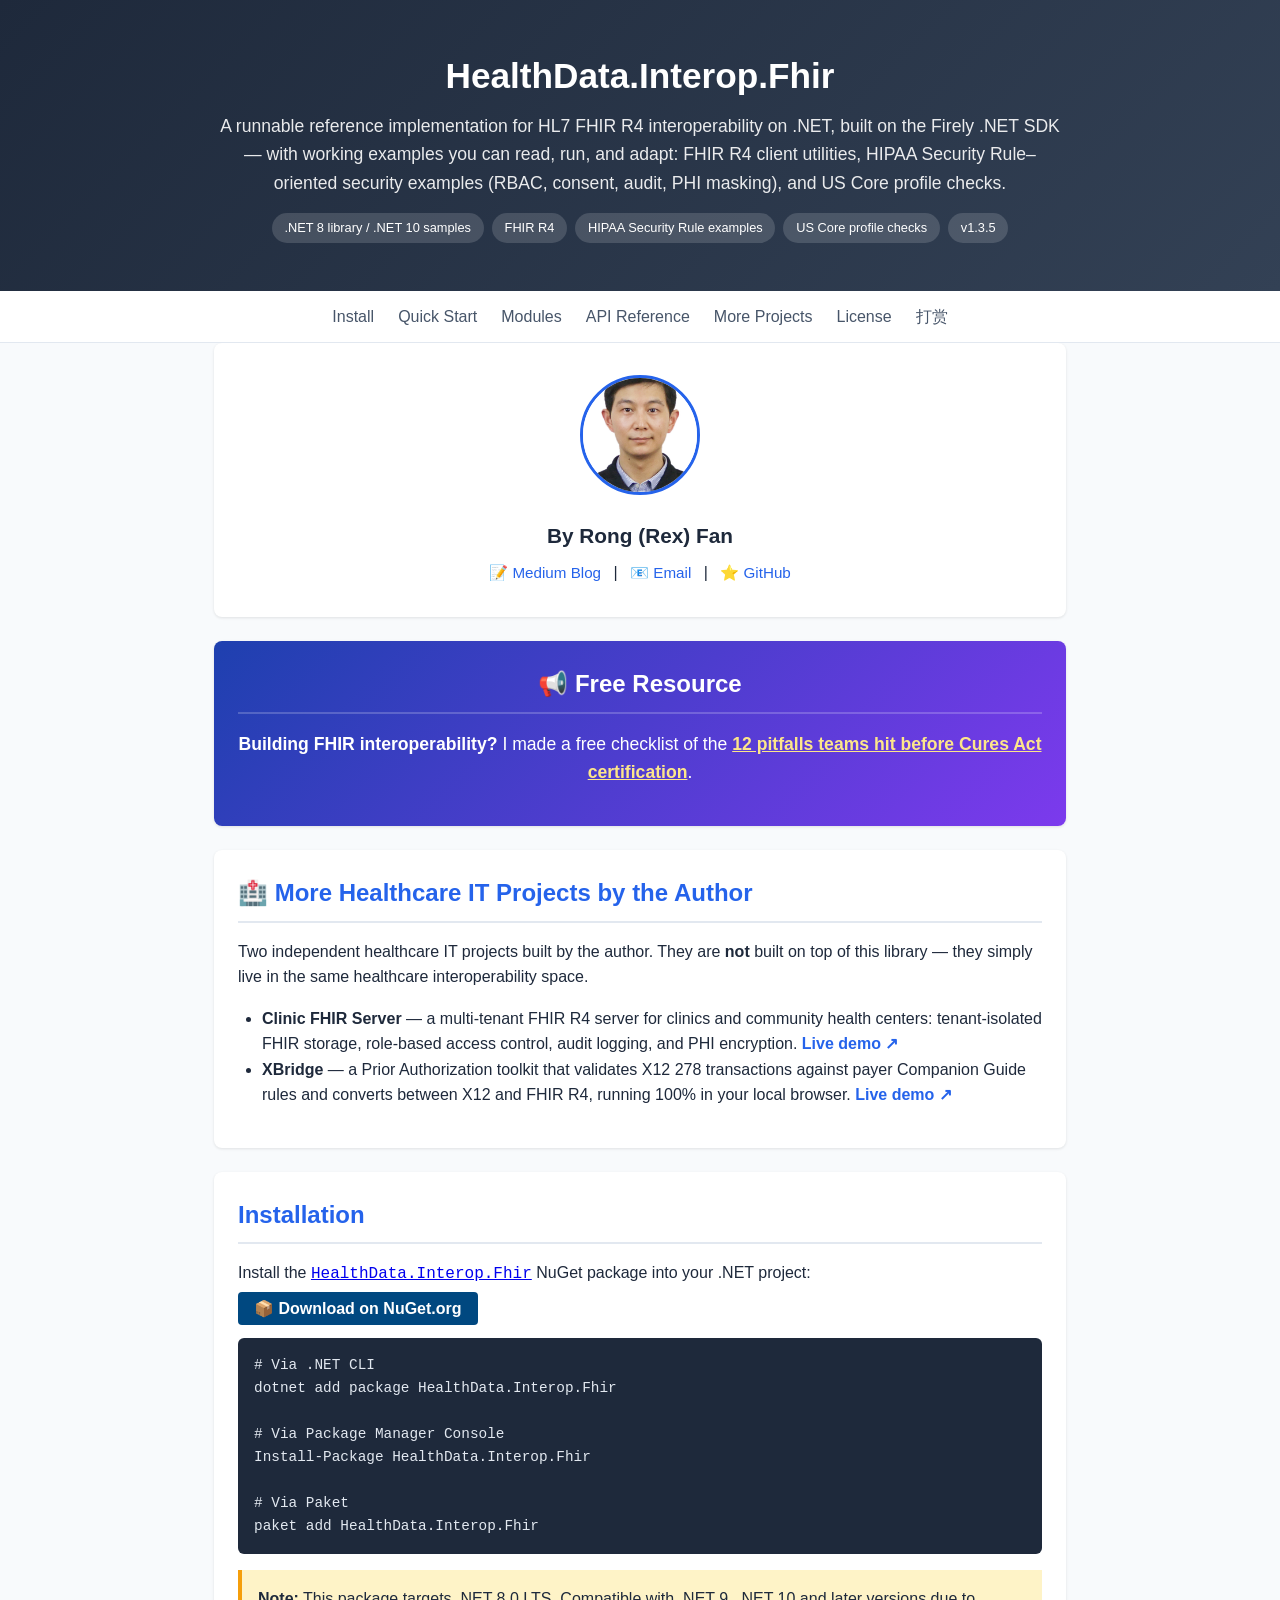
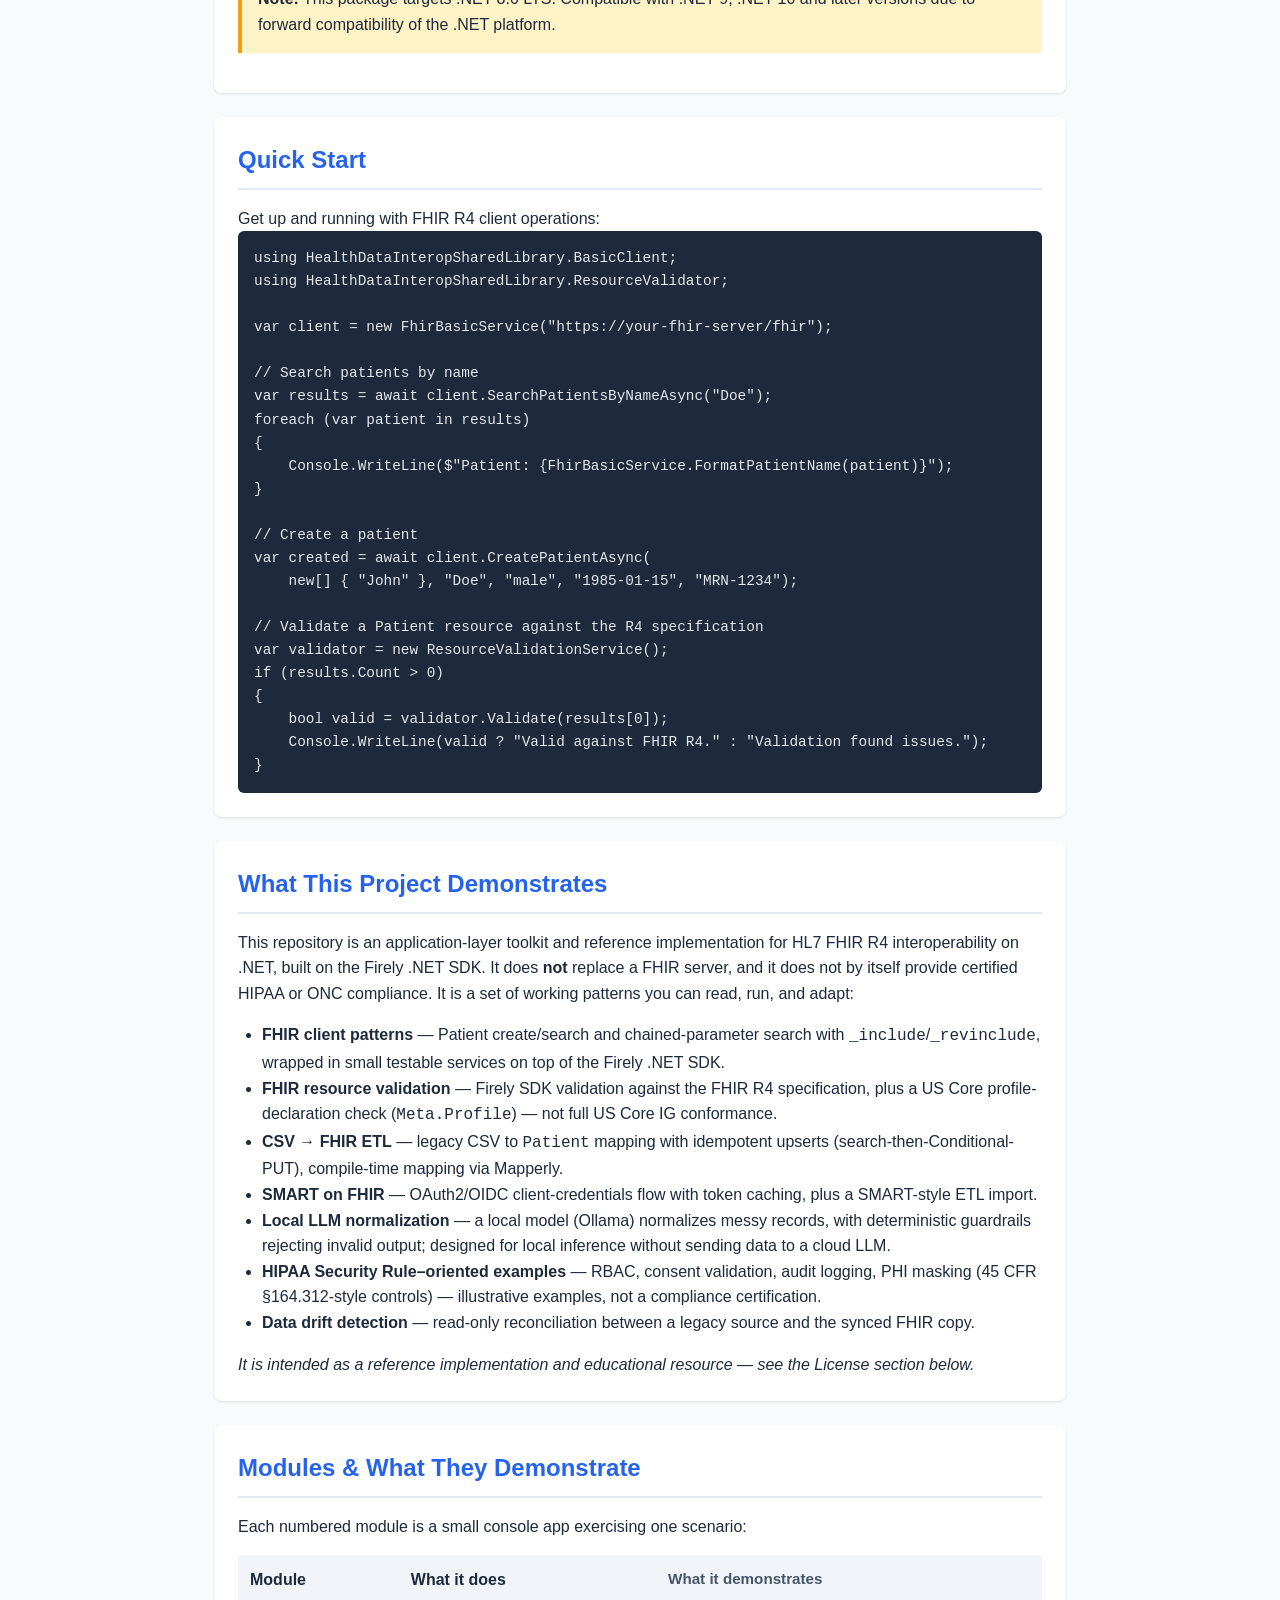
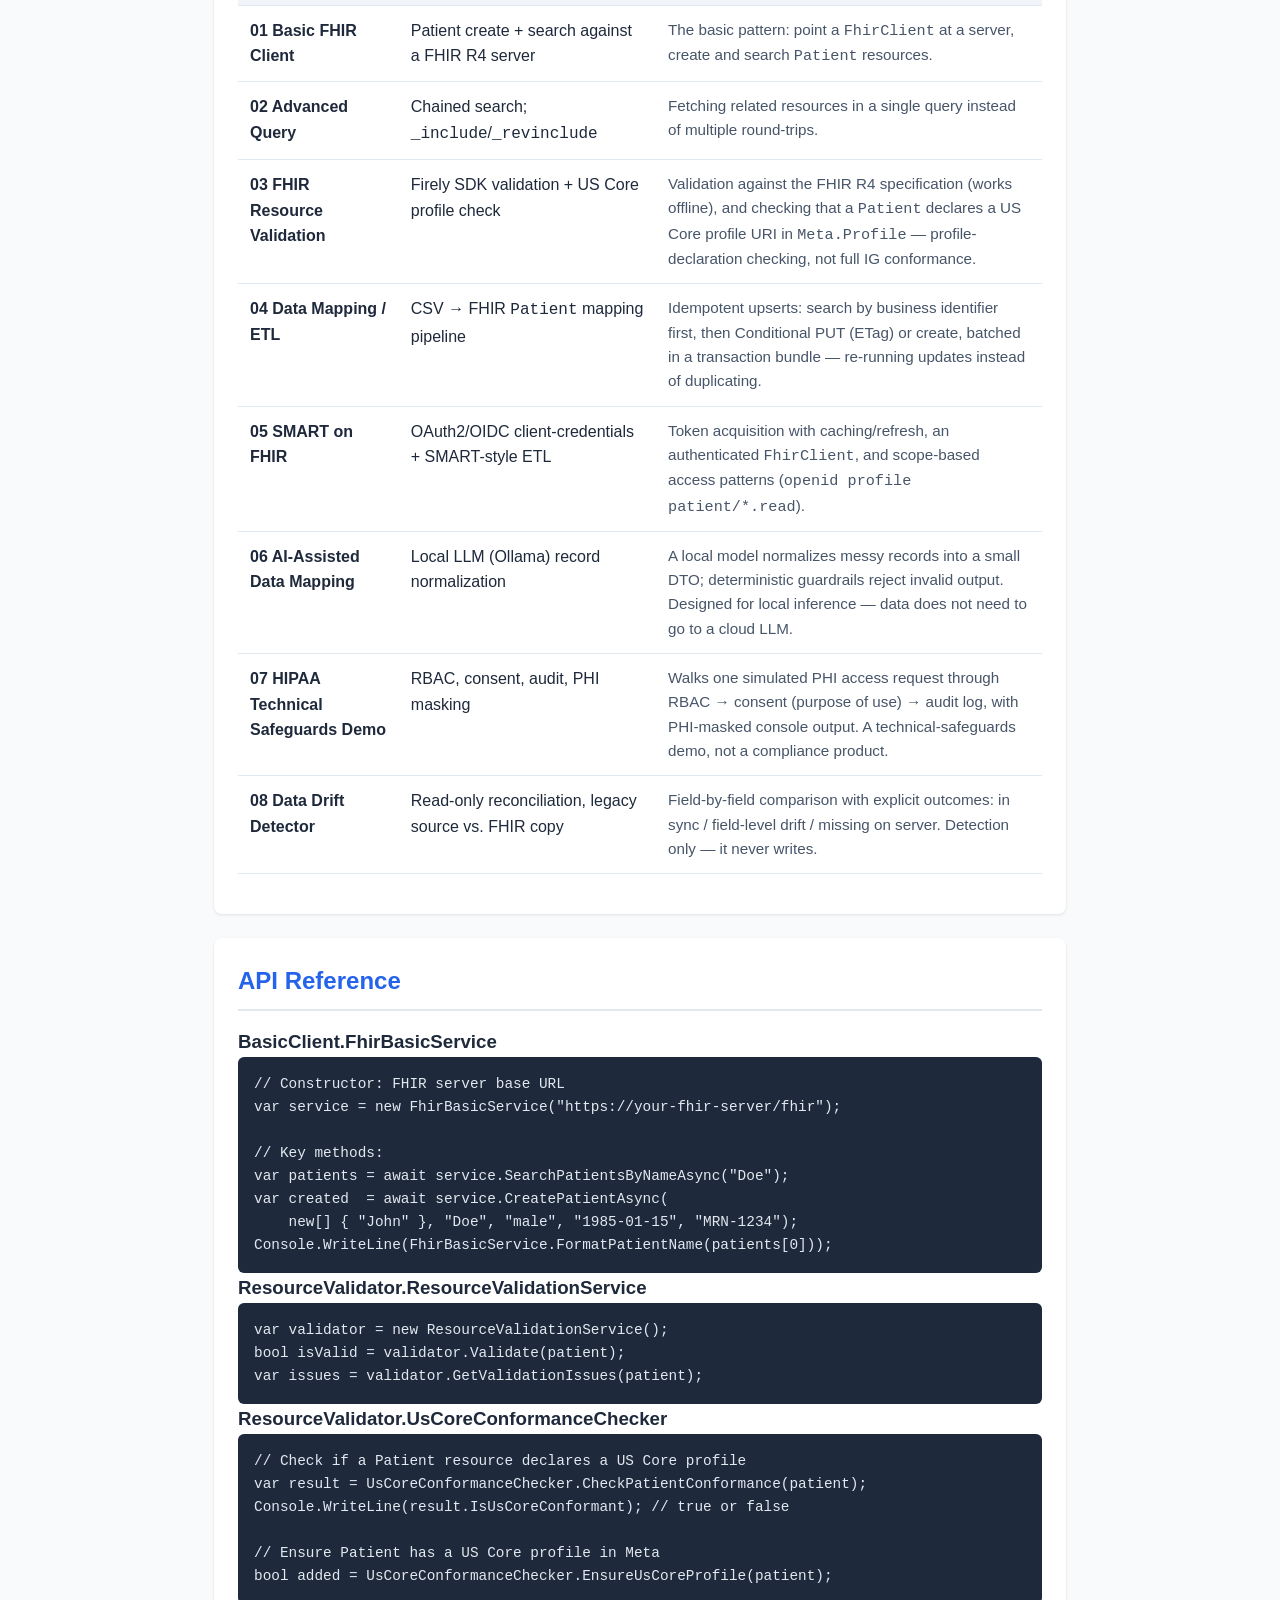
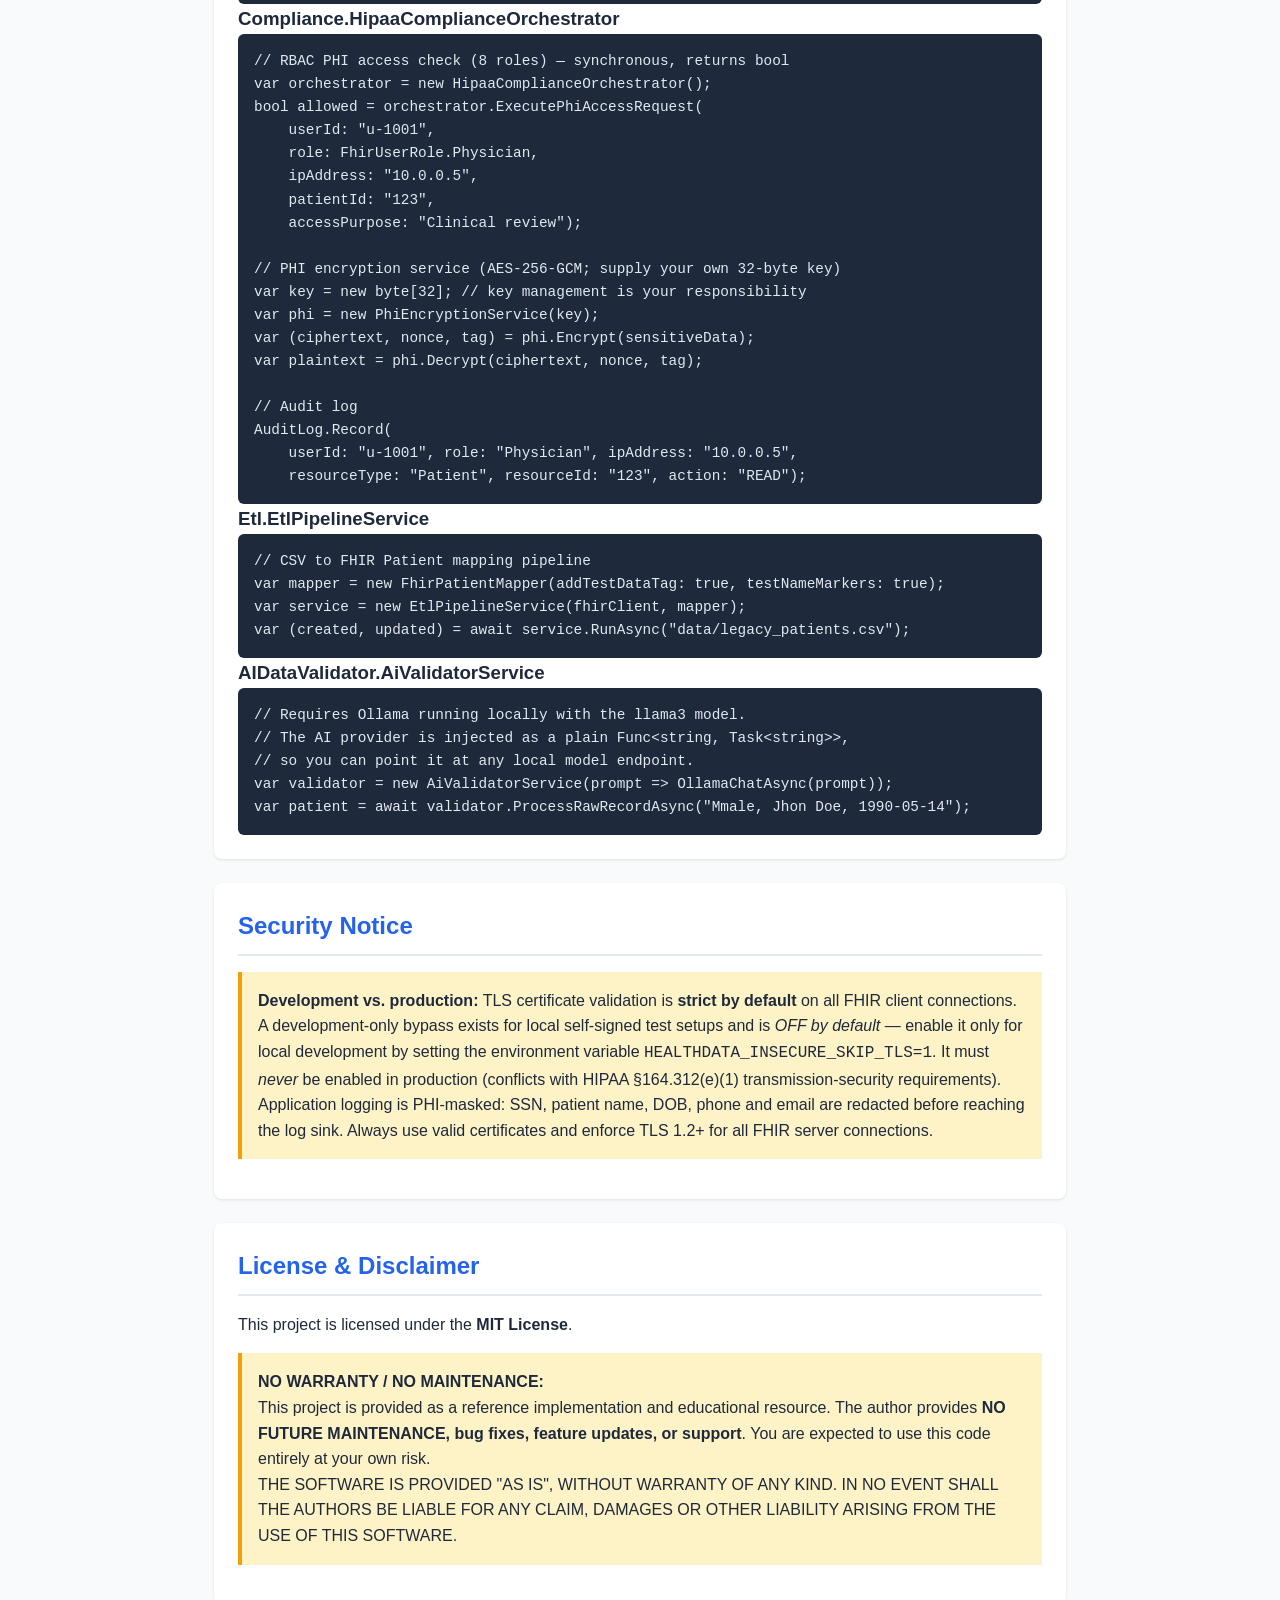
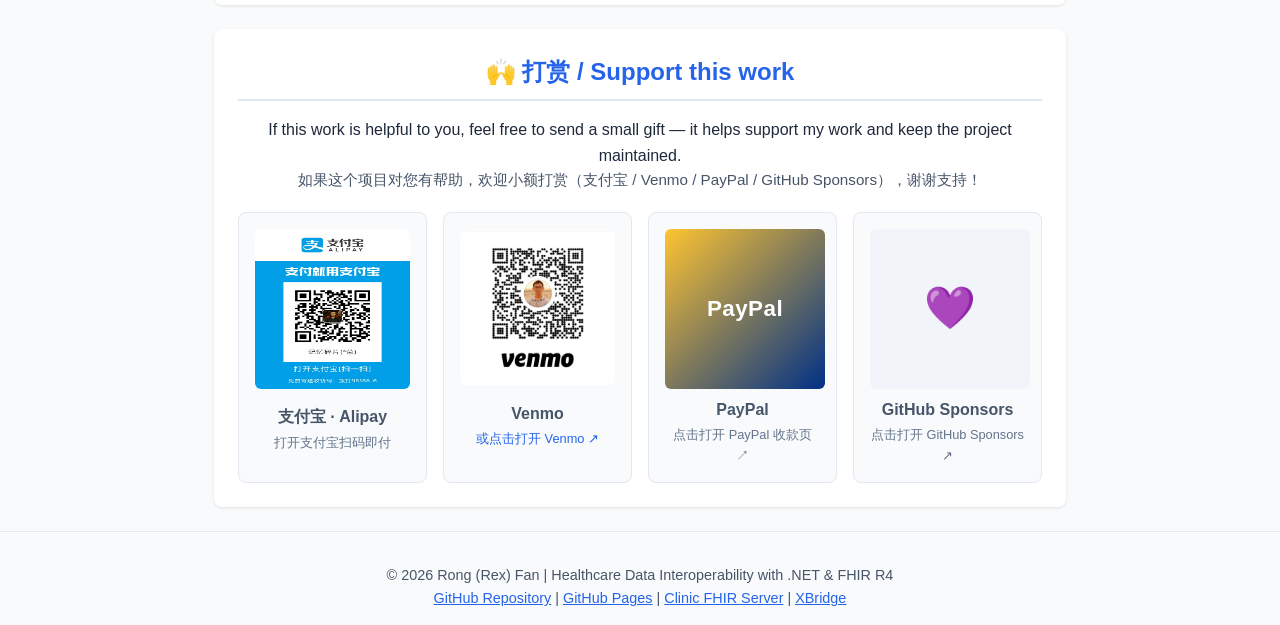
==== commit 18195a0b: "docs(pages): add bilingual 打赏 donation section with QR cards - pages/index.html: replace plain link " ====
--- a/pages/index.html
+++ b/pages/index.html
@@ -38,6 +38,13 @@
         .author-name { font-size: 1.3rem; font-weight: 700; color: #1e293b; margin-bottom: 0.5rem; }
         .author-links a { color: var(--primary); text-decoration: none; margin: 0 0.5rem; font-size: 0.95rem; }
         .author-links a:hover { text-decoration: underline; }
+        /* 打赏 / donation cards */
+        .donate-grid { display: grid; grid-template-columns: repeat(auto-fit, minmax(180px, 1fr)); gap: 1rem; margin-top: 1.2rem; text-align: center; }
+        .donate-card { display: block; background: #f8fafc; border: 1px solid #e2e8f0; border-radius: 8px; padding: 1rem; text-decoration: none; color: inherit; transition: transform .15s ease, box-shadow .15s ease; }
+        .donate-card:hover { transform: translateY(-2px); box-shadow: 0 6px 16px rgba(0,0,0,.08); border-color: var(--primary); }
+        .donate-card img { max-width: 160px; max-height: 160px; width: 100%; border-radius: 6px; background: white; }
+        .donate-card .donate-name { display: block; margin-top: .5rem; font-weight: 600; color: var(--secondary); }
+        .donate-card .donate-hint { display: block; font-size: .8rem; color: #64748b; margin-top: .2rem; }
     </style>
 </head>
 <body>
@@ -63,6 +70,7 @@
         <a href="#api">API Reference</a>
         <a href="#sample">More Projects</a>
         <a href="#license">License</a>
+        <a href="#support">打赏</a>
     </div>
 </nav>
 
@@ -296,6 +304,38 @@
     </div>
 </section>
 
+<section id="support" style="text-align: center;">
+    <h2>🙌 打赏 / Support this work</h2>
+    <p>If this work is helpful to you, feel free to send a small gift — it helps support my work and keep the project maintained.</p>
+    <p style="color: var(--secondary); font-size: .95rem;">如果这个项目对您有帮助，欢迎小额打赏（支付宝 / Venmo / PayPal / GitHub Sponsors），谢谢支持！</p>
+    <div class="donate-grid">
+        <div class="donate-card" title="支付宝收款码（扫码打赏）">
+            <img src="images/alipay-qr.jpg" alt="支付宝打赏收款码" loading="lazy">
+            <span class="donate-name">支付宝 · Alipay</span>
+            <span class="donate-hint">打开支付宝扫码即付</span>
+        </div>
+        <div class="donate-card" title="Venmo 收款码（扫码打赏）">
+            <img src="images/venmo-qr.jpg" alt="Venmo 打赏收款码" loading="lazy">
+            <span class="donate-name">Venmo</span>
+            <span class="donate-hint"><a href="https://venmo.com/code?user_id=1873693978394624136" target="_blank" rel="noopener" style="color: var(--primary); text-decoration: none;">或点击打开 Venmo ↗</a></span>
+        </div>
+        <div class="donate-card" title="PayPal 打赏">
+            <a href="https://www.paypal.com/qrcodes/p2pqrc/EN4HJNCRZC5ZS" target="_blank" rel="noopener" style="display:block; text-decoration:none; color:inherit;">
+                <div style="width:160px;height:160px;margin:0 auto;border-radius:6px;background:linear-gradient(135deg,#ffc431,#003087);display:flex;align-items:center;justify-content:center;color:white;font-weight:700;font-size:1.4rem;letter-spacing:.02em;">PayPal</div>
+                <span class="donate-name">PayPal</span>
+                <span class="donate-hint">点击打开 PayPal 收款页 ↗</span>
+            </a>
+        </div>
+        <div class="donate-card" title="GitHub Sponsors">
+            <a href="https://github.com/sponsors/memoryfraction" target="_blank" rel="noopener" style="display:block; text-decoration:none; color:inherit;">
+                <div style="width:160px;height:160px;margin:0 auto;border-radius:6px;background:#f1f5f9;display:flex;align-items:center;justify-content:center;font-size:2.6rem;">💜</div>
+                <span class="donate-name">GitHub Sponsors</span>
+                <span class="donate-hint">点击打开 GitHub Sponsors ↗</span>
+            </a>
+        </div>
+    </div>
+</section>
+
 </main>
 
 <footer>
@@ -312,4 +352,4 @@
 
 <script src="https://cdn.counter.dev/script.js" data-id="9ed3aabb-f776-4e0b-93ed-a1bab7799a56" data-utcoffset="8"></script>
   </body>
-</html>+</html>
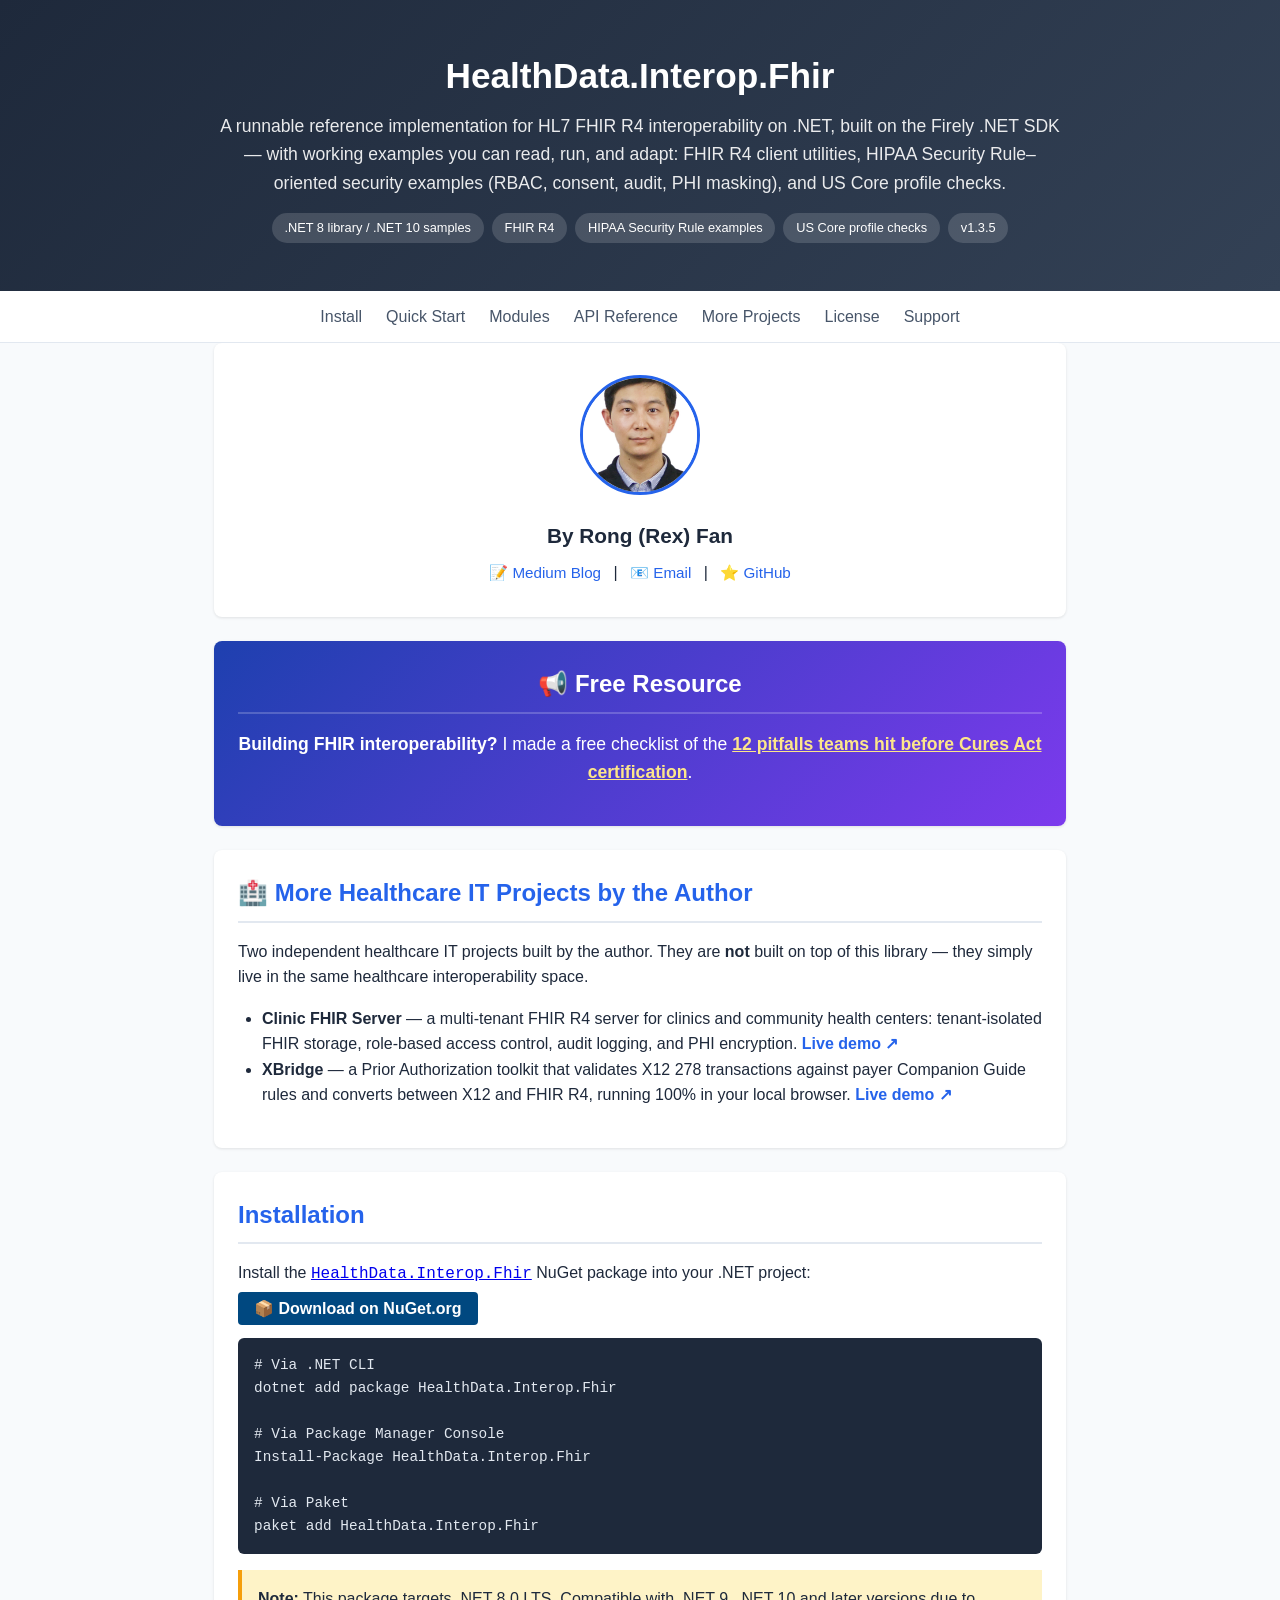
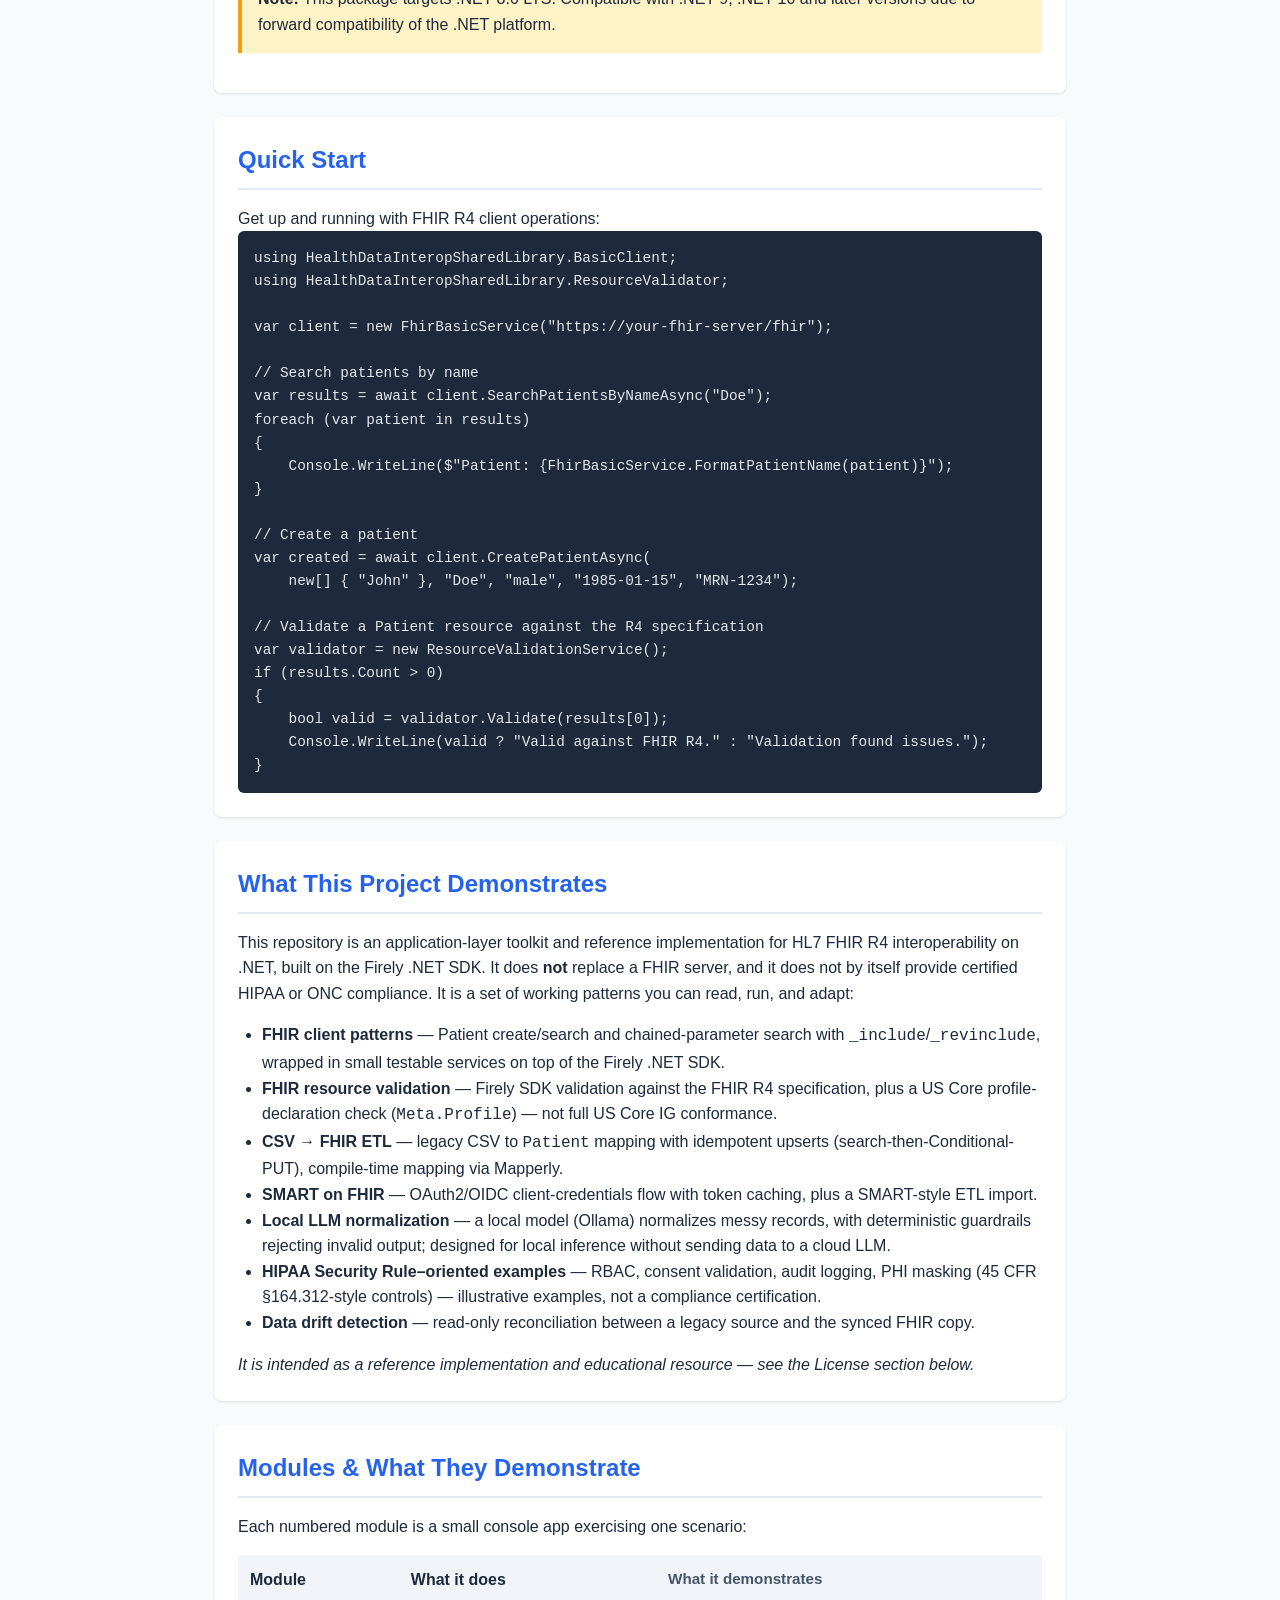
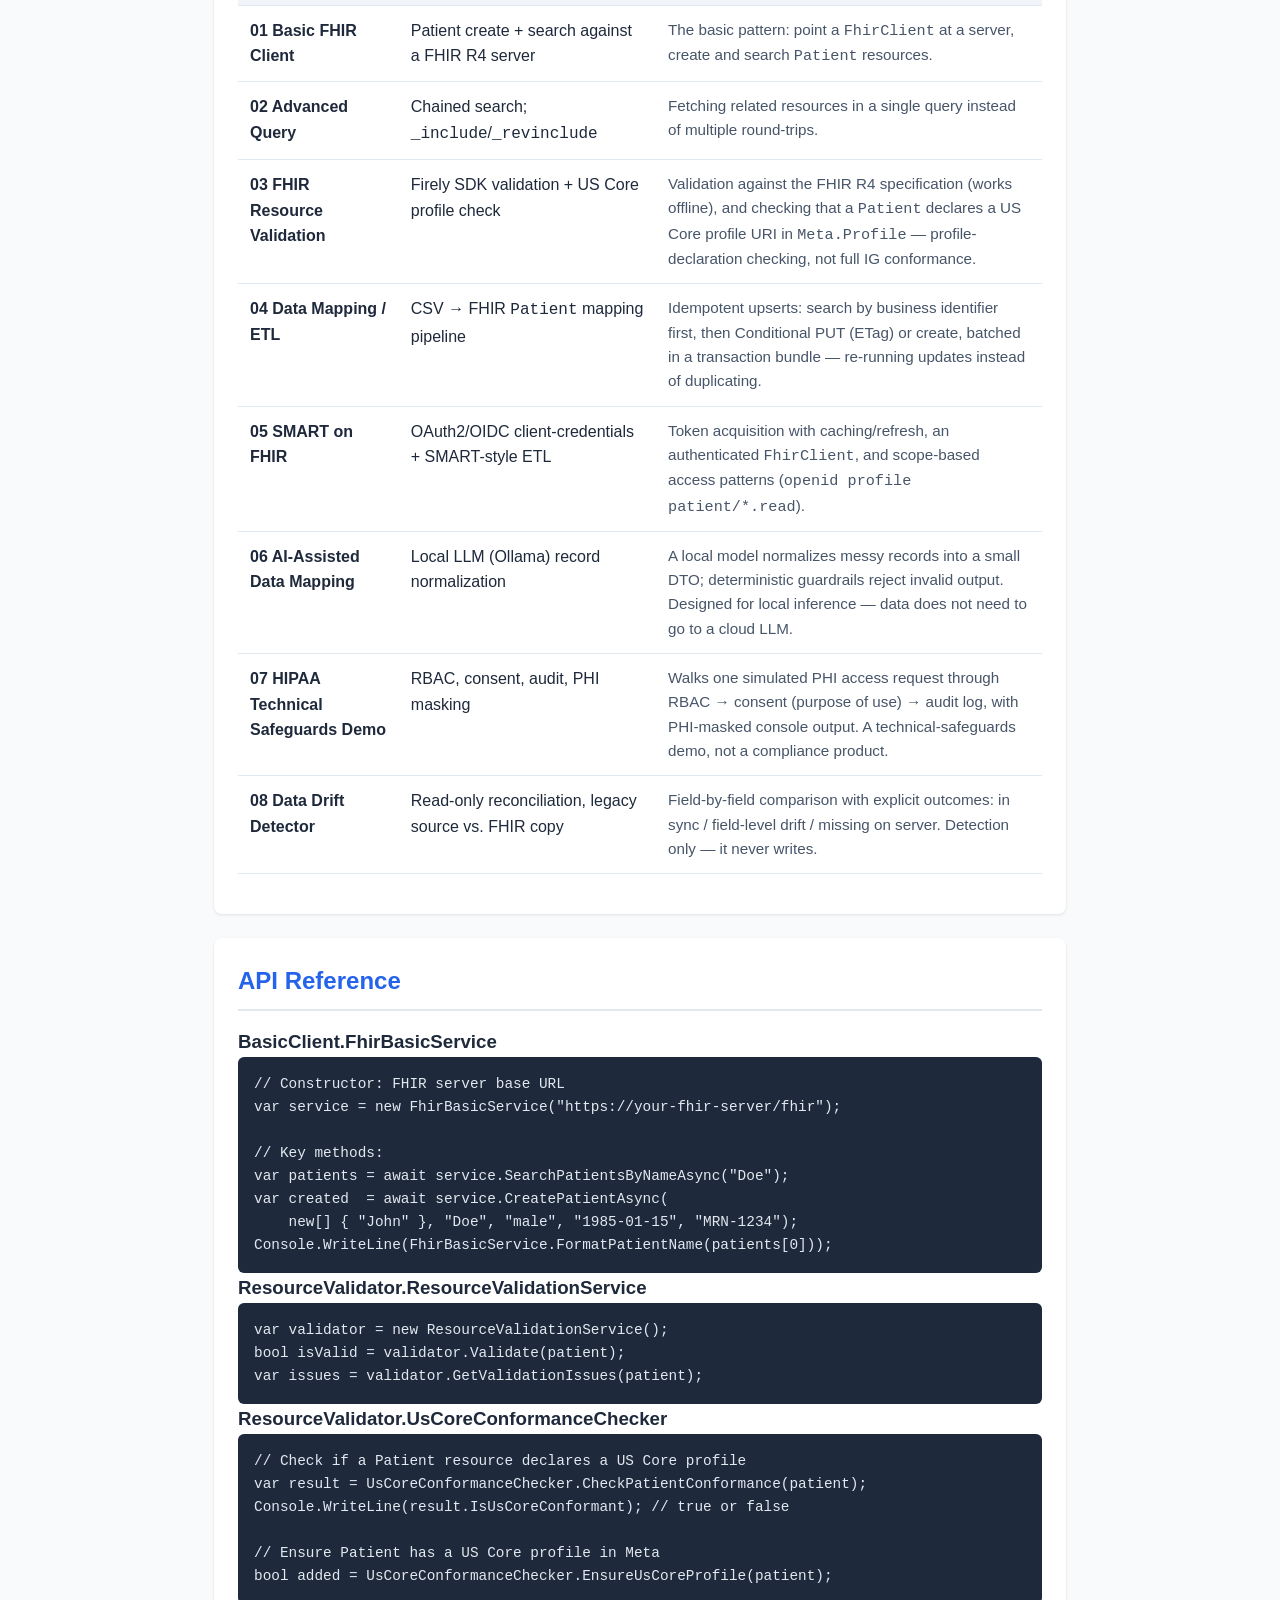
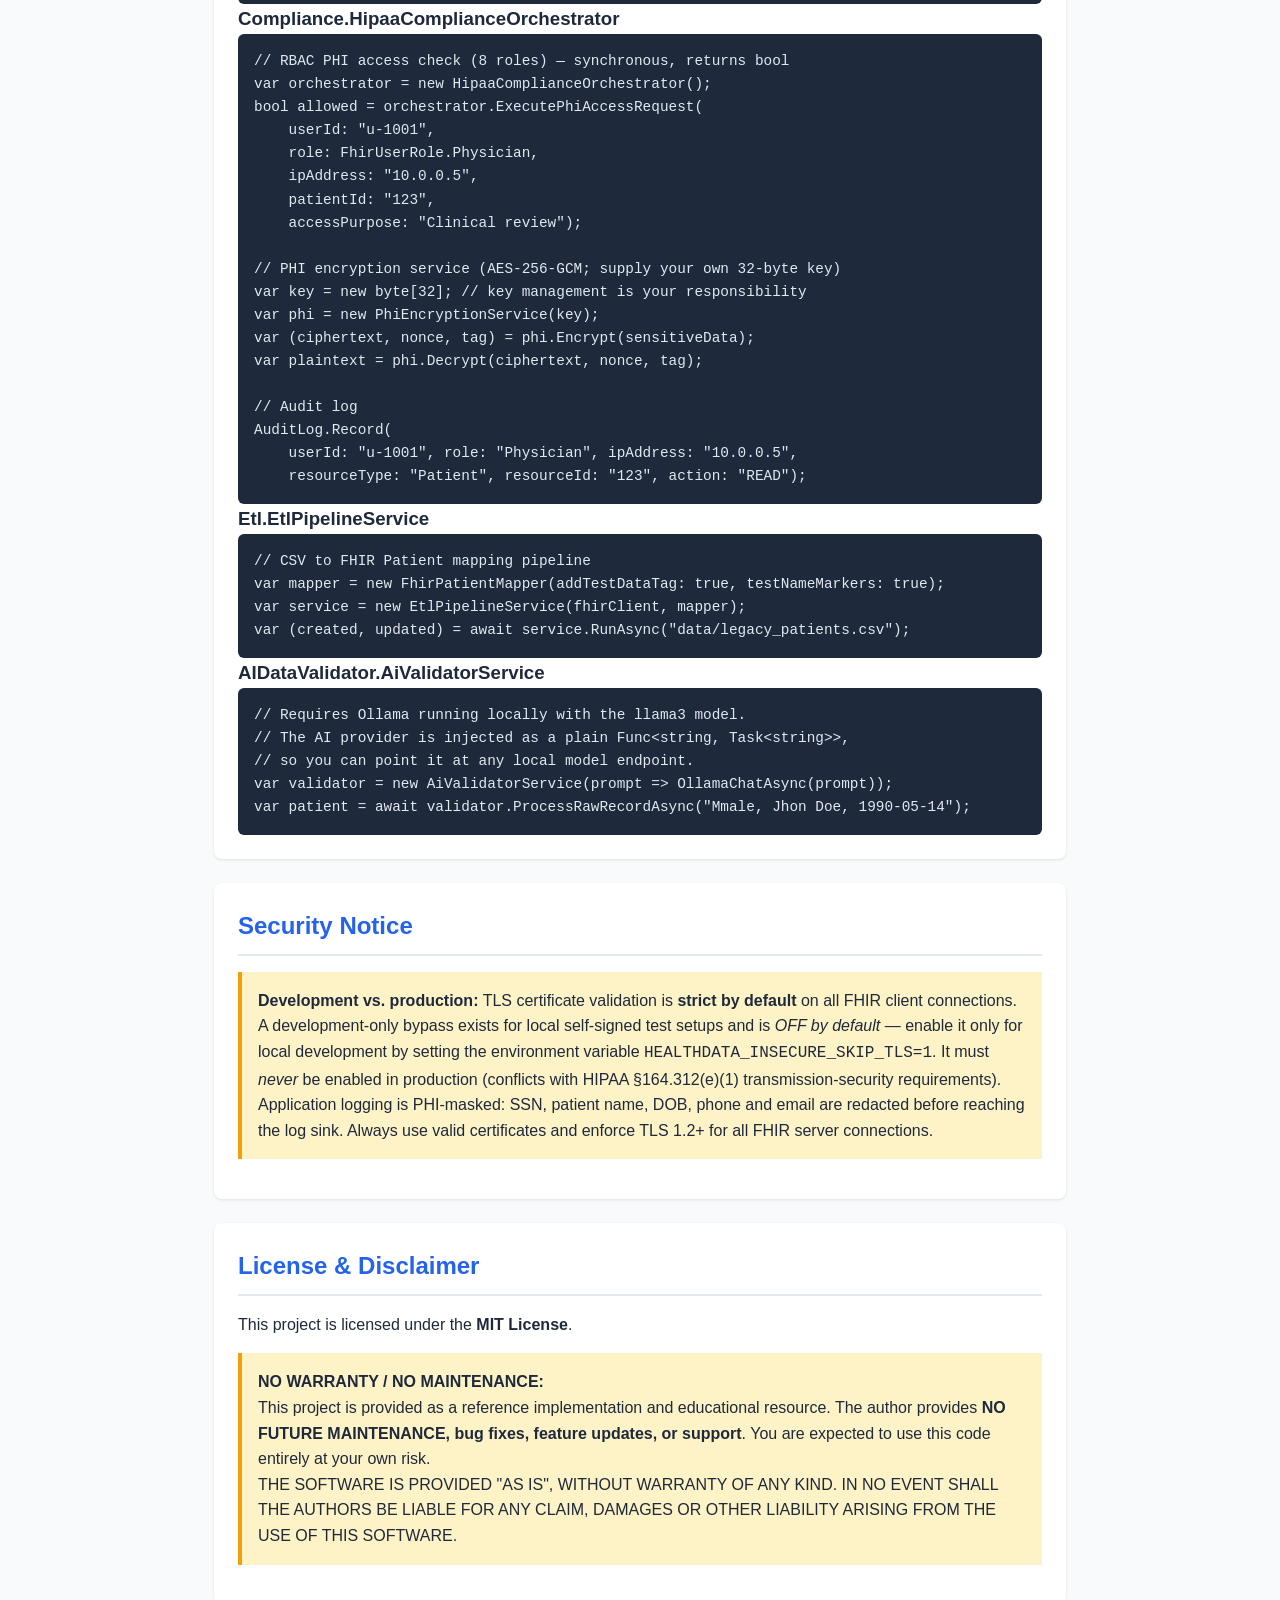
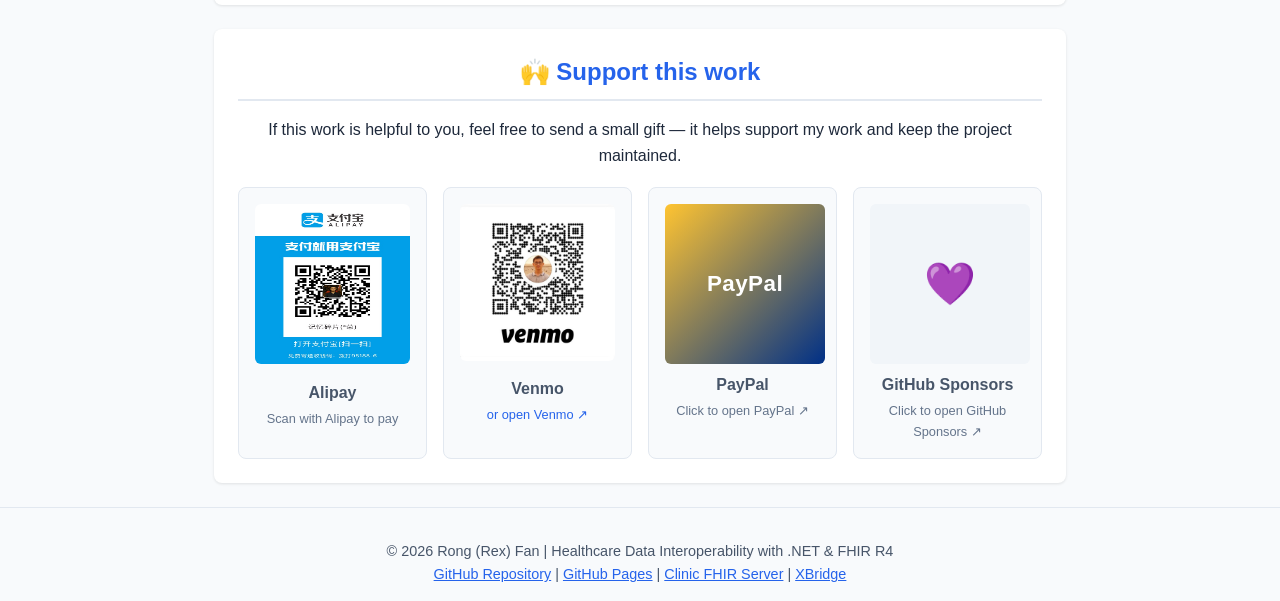
==== commit 17414c50: "docs(pages): rewrite Support this work section in English only The page is an English site, so the p" ====
--- a/pages/index.html
+++ b/pages/index.html
@@ -38,7 +38,7 @@
         .author-name { font-size: 1.3rem; font-weight: 700; color: #1e293b; margin-bottom: 0.5rem; }
         .author-links a { color: var(--primary); text-decoration: none; margin: 0 0.5rem; font-size: 0.95rem; }
         .author-links a:hover { text-decoration: underline; }
-        /* 打赏 / donation cards */
+        /* donation cards */
         .donate-grid { display: grid; grid-template-columns: repeat(auto-fit, minmax(180px, 1fr)); gap: 1rem; margin-top: 1.2rem; text-align: center; }
         .donate-card { display: block; background: #f8fafc; border: 1px solid #e2e8f0; border-radius: 8px; padding: 1rem; text-decoration: none; color: inherit; transition: transform .15s ease, box-shadow .15s ease; }
         .donate-card:hover { transform: translateY(-2px); box-shadow: 0 6px 16px rgba(0,0,0,.08); border-color: var(--primary); }
@@ -70,7 +70,7 @@
         <a href="#api">API Reference</a>
         <a href="#sample">More Projects</a>
         <a href="#license">License</a>
-        <a href="#support">打赏</a>
+        <a href="#support">Support</a>
     </div>
 </nav>
 
@@ -305,32 +305,31 @@
 </section>
 
 <section id="support" style="text-align: center;">
-    <h2>🙌 打赏 / Support this work</h2>
+    <h2>🙌 Support this work</h2>
     <p>If this work is helpful to you, feel free to send a small gift — it helps support my work and keep the project maintained.</p>
-    <p style="color: var(--secondary); font-size: .95rem;">如果这个项目对您有帮助，欢迎小额打赏（支付宝 / Venmo / PayPal / GitHub Sponsors），谢谢支持！</p>
     <div class="donate-grid">
-        <div class="donate-card" title="支付宝收款码（扫码打赏）">
-            <img src="images/alipay-qr.jpg" alt="支付宝打赏收款码" loading="lazy">
-            <span class="donate-name">支付宝 · Alipay</span>
-            <span class="donate-hint">打开支付宝扫码即付</span>
+        <div class="donate-card" title="Alipay QR code (scan to pay)">
+            <img src="images/alipay-qr.jpg" alt="Alipay donation QR code" loading="lazy">
+            <span class="donate-name">Alipay</span>
+            <span class="donate-hint">Scan with Alipay to pay</span>
         </div>
-        <div class="donate-card" title="Venmo 收款码（扫码打赏）">
-            <img src="images/venmo-qr.jpg" alt="Venmo 打赏收款码" loading="lazy">
+        <div class="donate-card" title="Venmo QR code (scan to pay)">
+            <img src="images/venmo-qr.jpg" alt="Venmo donation QR code" loading="lazy">
             <span class="donate-name">Venmo</span>
-            <span class="donate-hint"><a href="https://venmo.com/code?user_id=1873693978394624136" target="_blank" rel="noopener" style="color: var(--primary); text-decoration: none;">或点击打开 Venmo ↗</a></span>
+            <span class="donate-hint"><a href="https://venmo.com/code?user_id=1873693978394624136" target="_blank" rel="noopener" style="color: var(--primary); text-decoration: none;">or open Venmo ↗</a></span>
         </div>
-        <div class="donate-card" title="PayPal 打赏">
+        <div class="donate-card" title="PayPal">
             <a href="https://www.paypal.com/qrcodes/p2pqrc/EN4HJNCRZC5ZS" target="_blank" rel="noopener" style="display:block; text-decoration:none; color:inherit;">
                 <div style="width:160px;height:160px;margin:0 auto;border-radius:6px;background:linear-gradient(135deg,#ffc431,#003087);display:flex;align-items:center;justify-content:center;color:white;font-weight:700;font-size:1.4rem;letter-spacing:.02em;">PayPal</div>
                 <span class="donate-name">PayPal</span>
-                <span class="donate-hint">点击打开 PayPal 收款页 ↗</span>
+                <span class="donate-hint">Click to open PayPal ↗</span>
             </a>
         </div>
         <div class="donate-card" title="GitHub Sponsors">
             <a href="https://github.com/sponsors/memoryfraction" target="_blank" rel="noopener" style="display:block; text-decoration:none; color:inherit;">
                 <div style="width:160px;height:160px;margin:0 auto;border-radius:6px;background:#f1f5f9;display:flex;align-items:center;justify-content:center;font-size:2.6rem;">💜</div>
                 <span class="donate-name">GitHub Sponsors</span>
-                <span class="donate-hint">点击打开 GitHub Sponsors ↗</span>
+                <span class="donate-hint">Click to open GitHub Sponsors ↗</span>
             </a>
         </div>
     </div>
@@ -353,3 +352,4 @@
 <script src="https://cdn.counter.dev/script.js" data-id="9ed3aabb-f776-4e0b-93ed-a1bab7799a56" data-utcoffset="8"></script>
   </body>
 </html>
+
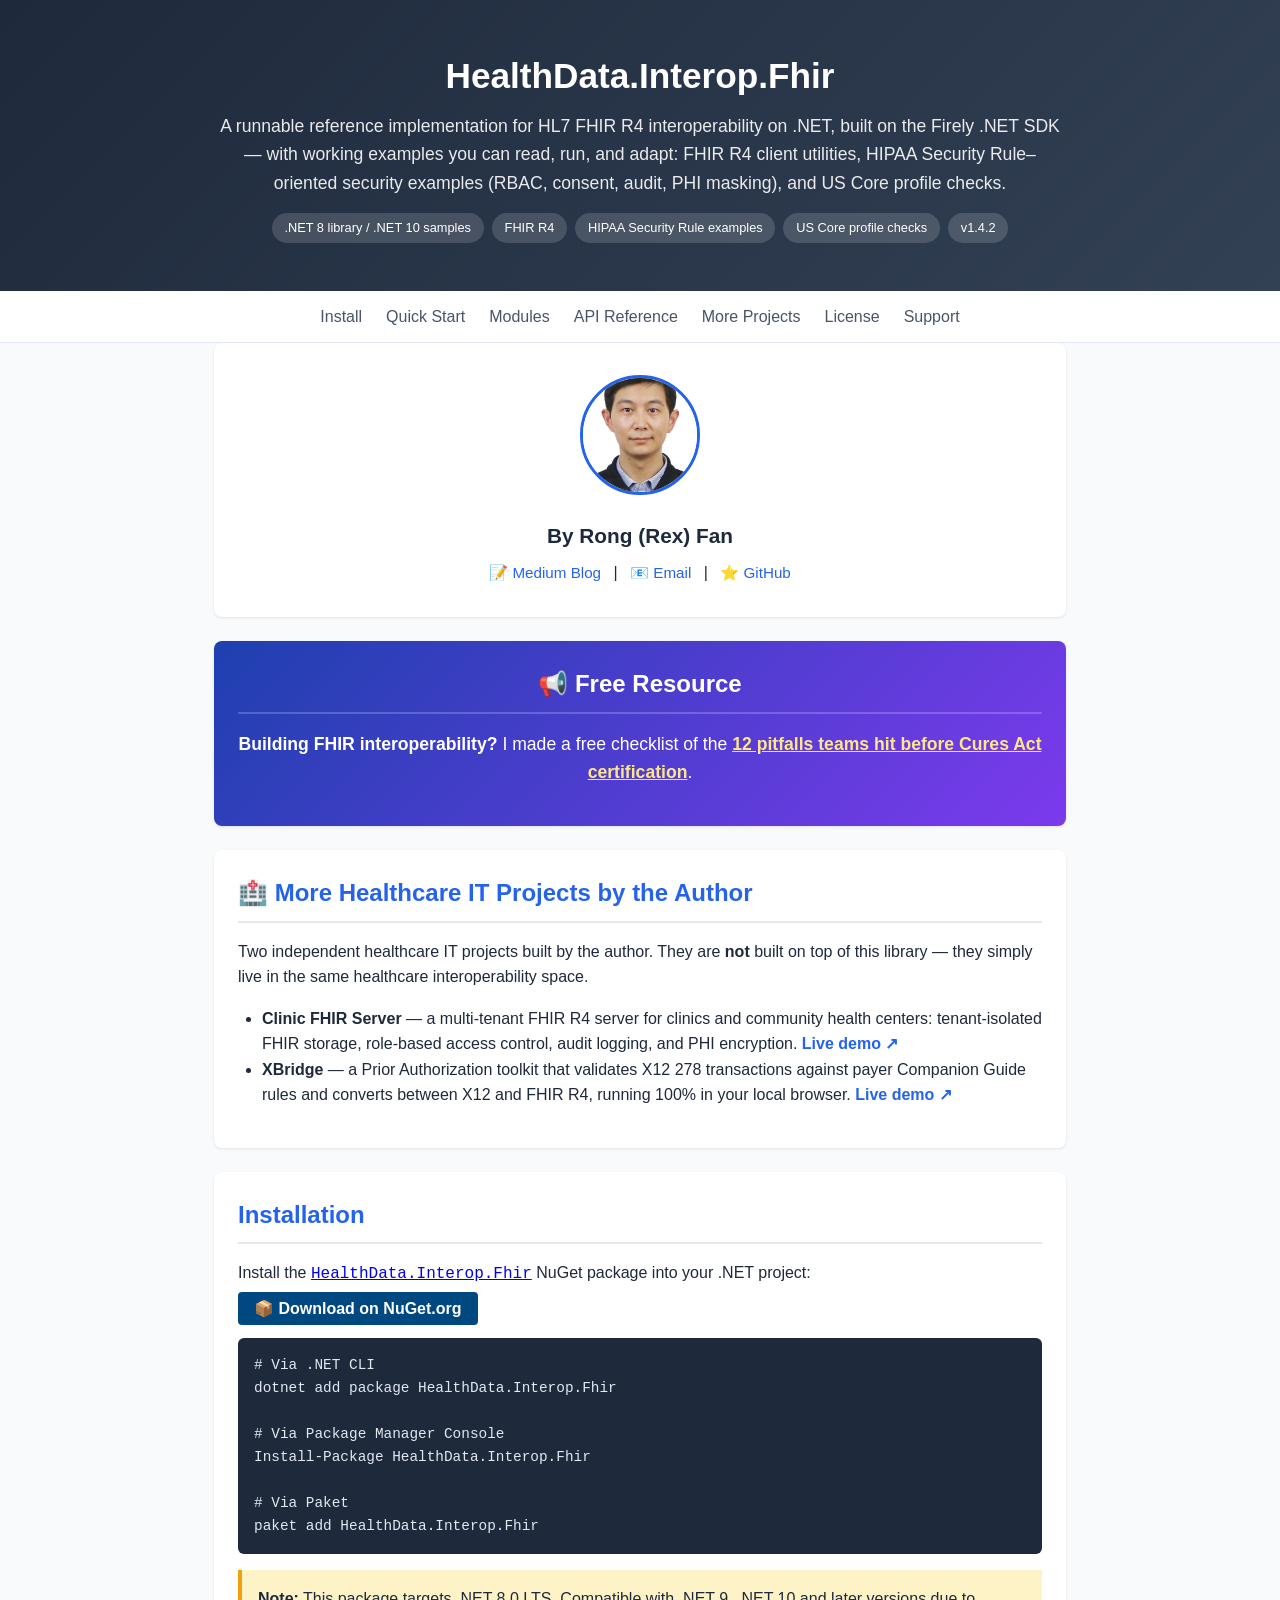
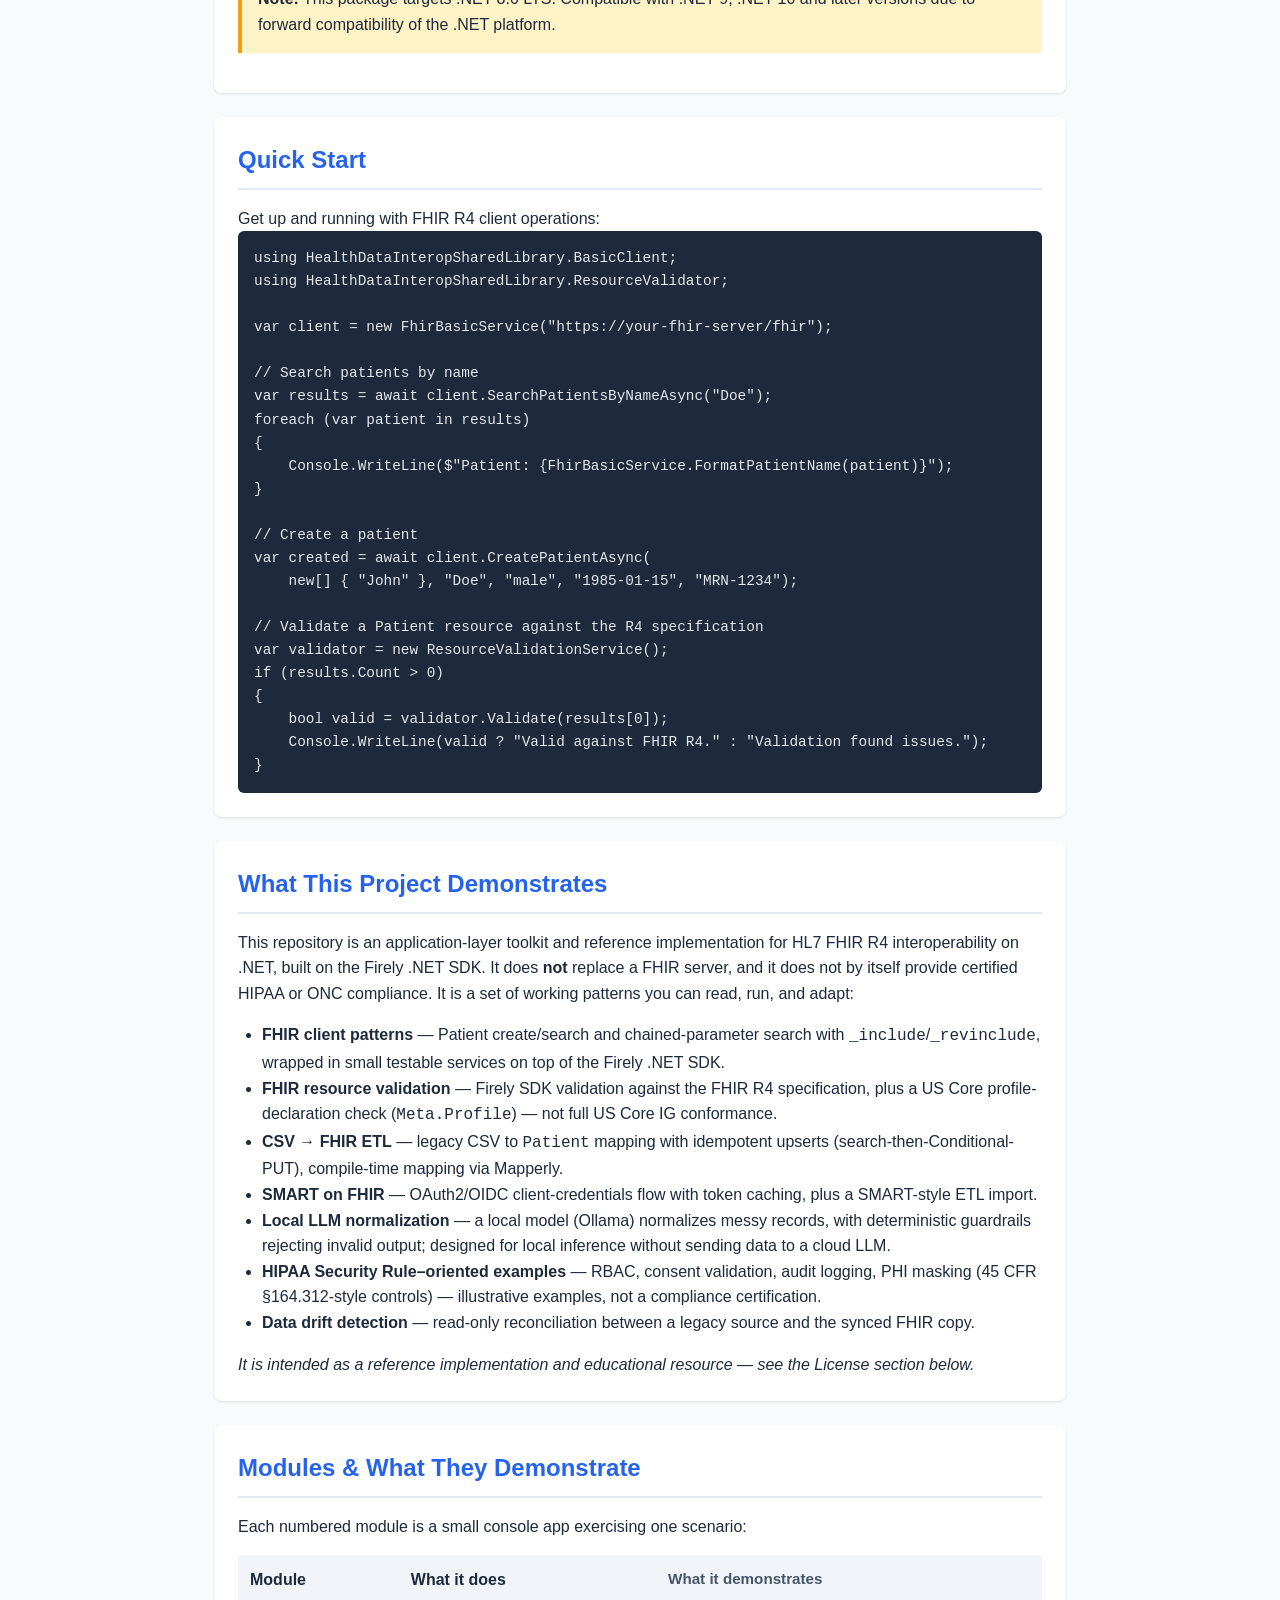
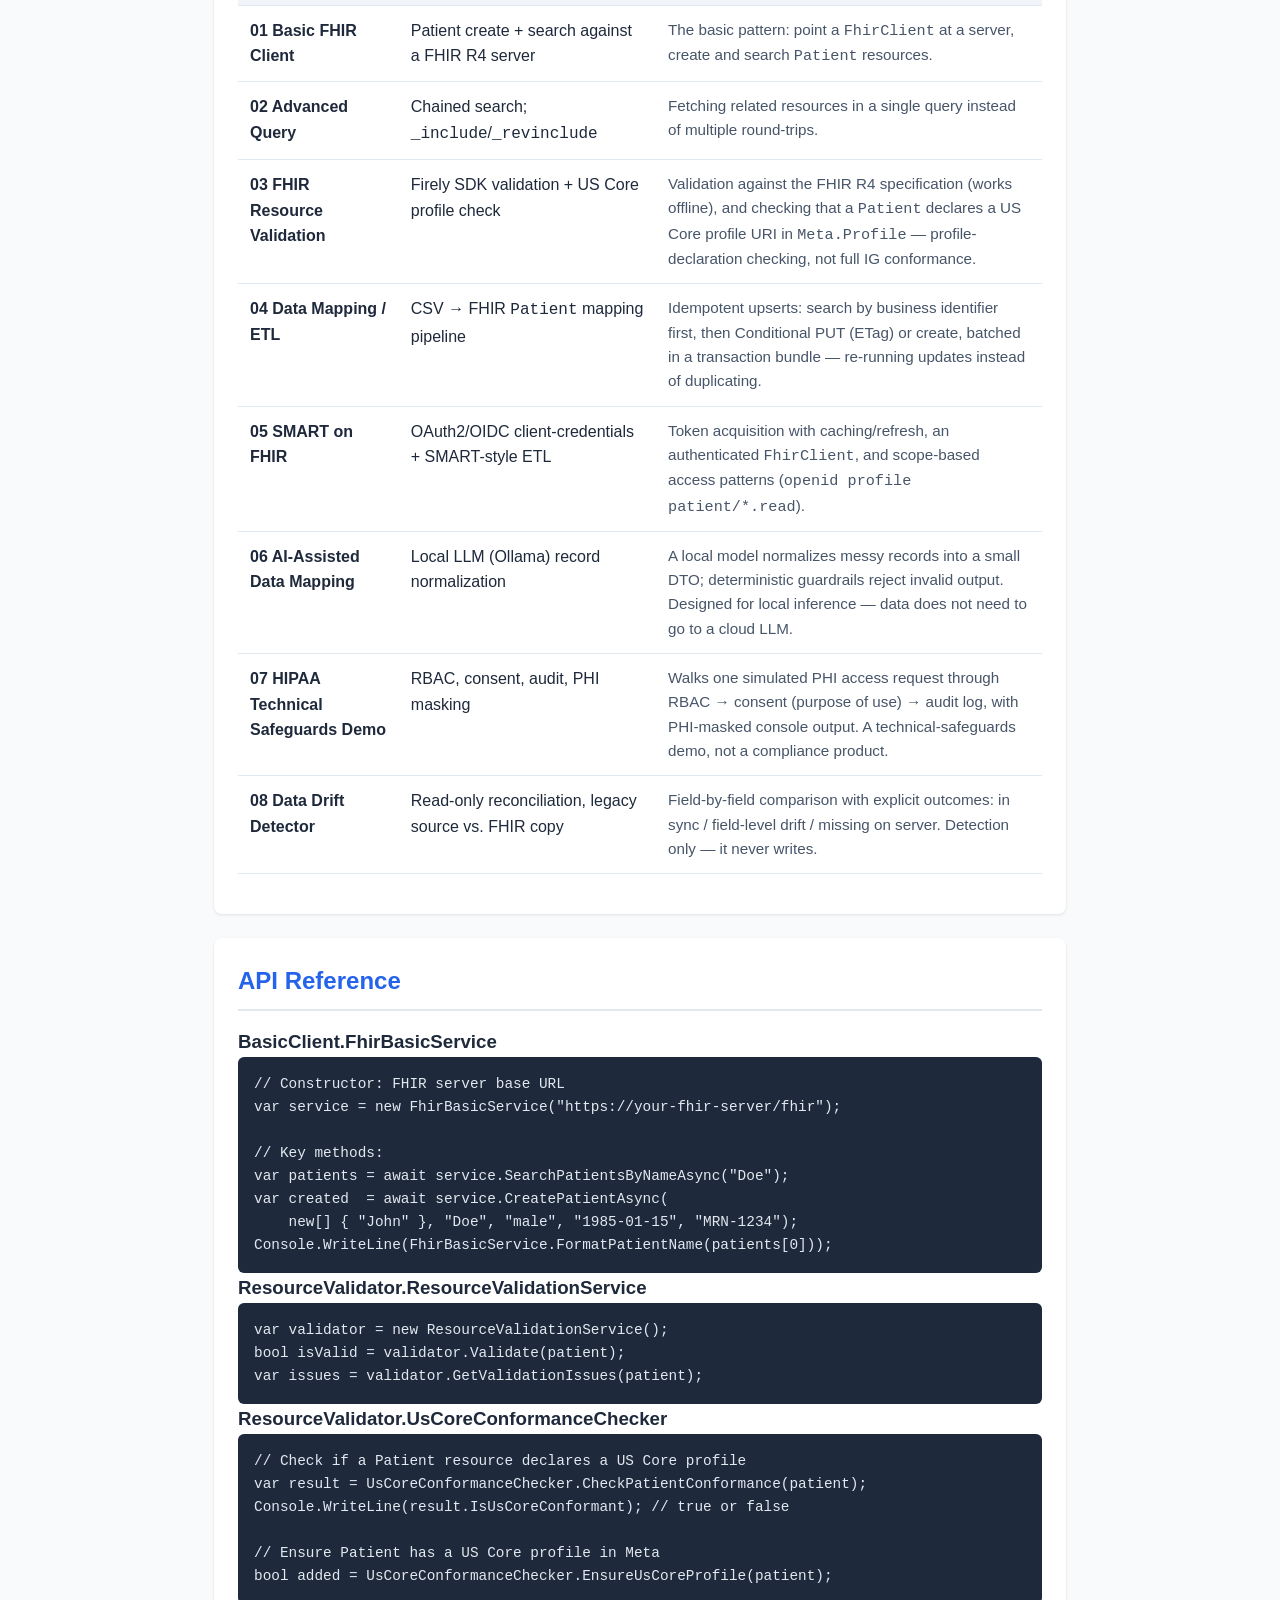
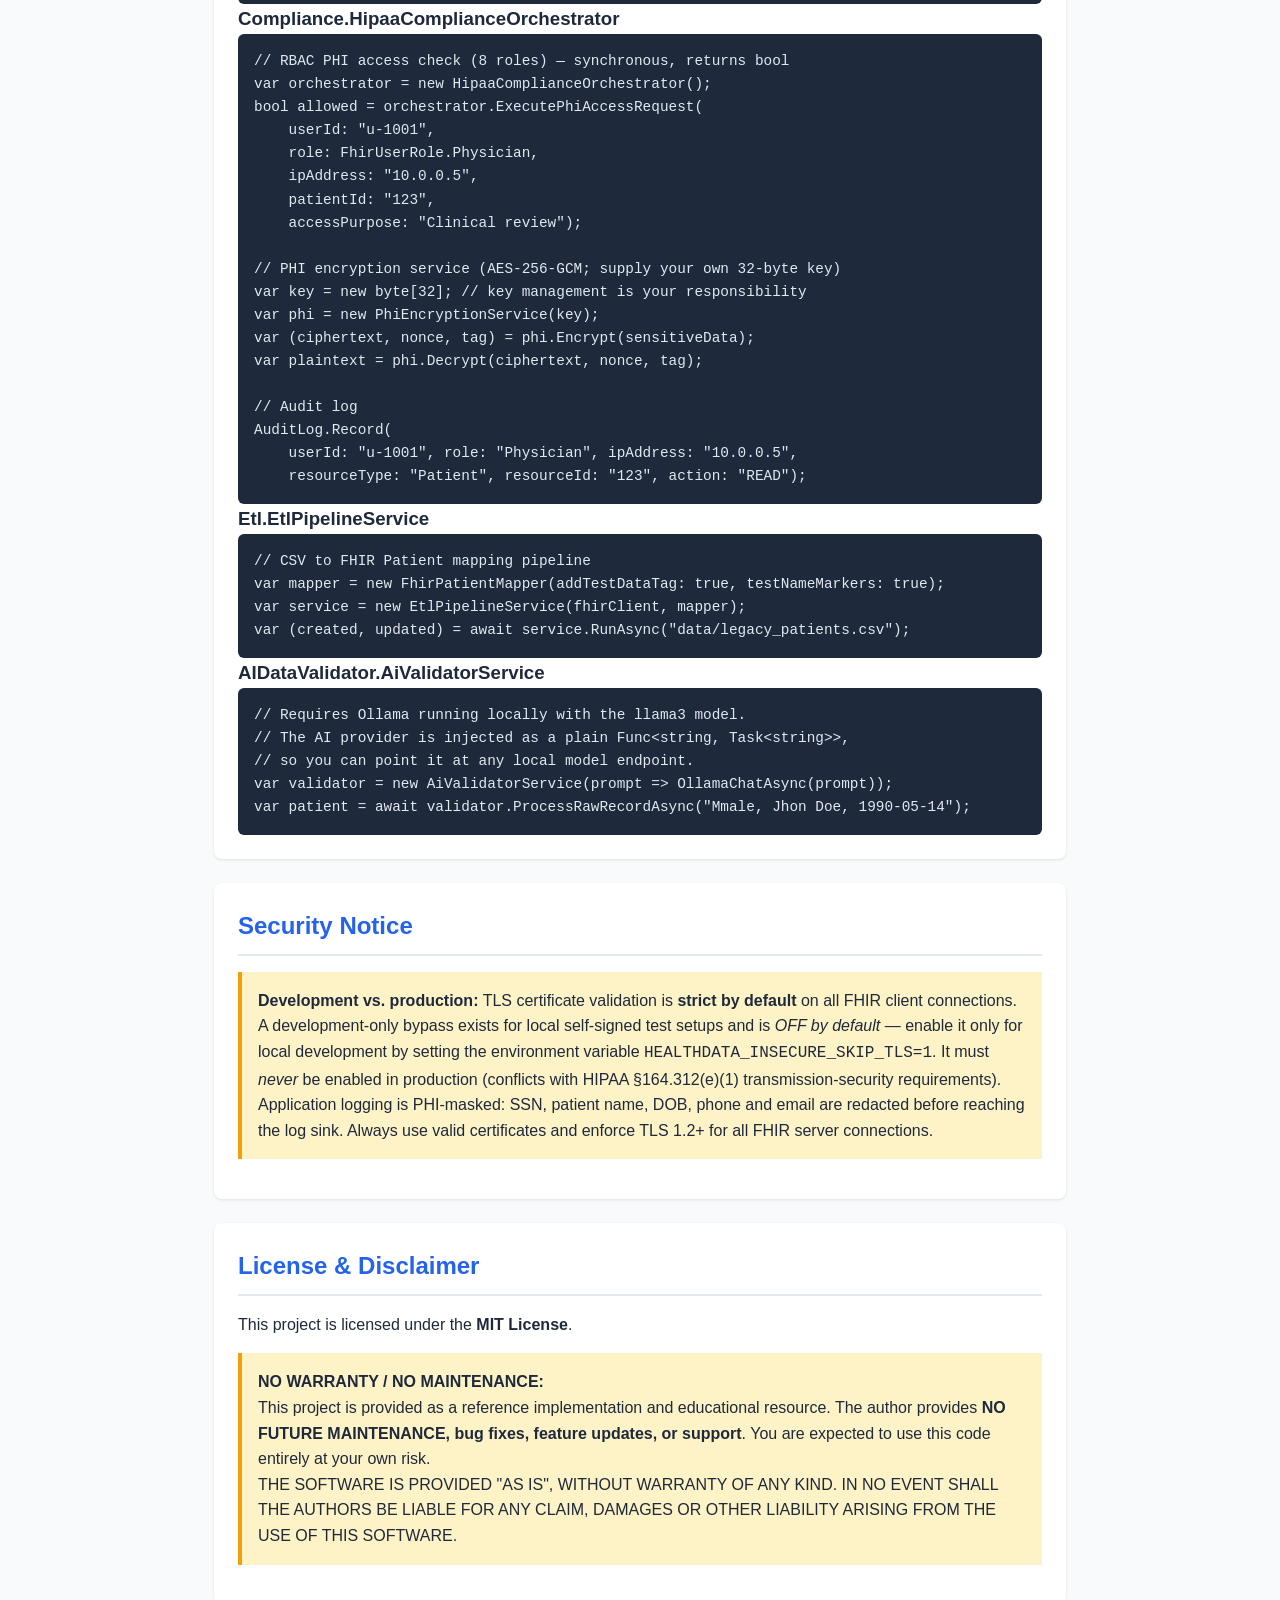
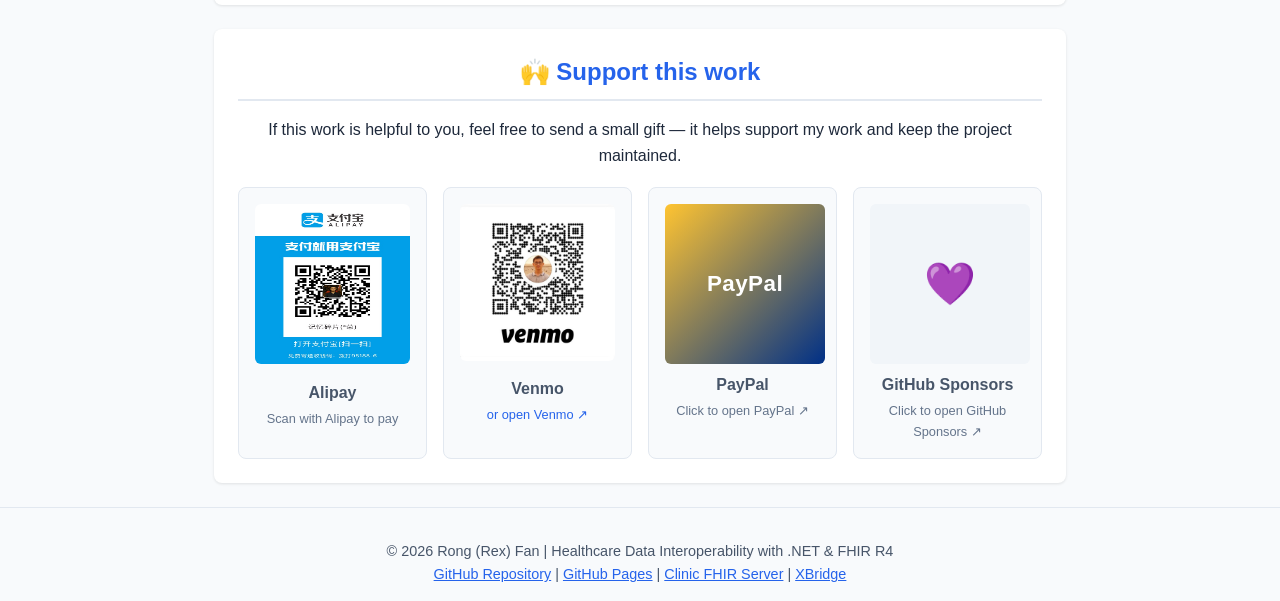
==== commit d3d57229: "docs(pages): update site version badge to v1.4.2 The GitHub Pages landing page still linked to and d" ====
--- a/pages/index.html
+++ b/pages/index.html
@@ -57,7 +57,7 @@
             <span class="badge">FHIR R4</span>
             <span class="badge">HIPAA Security Rule examples</span>
             <span class="badge">US Core profile checks</span>
-            <a class="badge" href="https://www.nuget.org/packages/HealthData.Interop.Fhir/1.3.5" target="_blank" rel="noopener">v1.3.5</a>
+            <a class="badge" href="https://www.nuget.org/packages/HealthData.Interop.Fhir/1.4.2" target="_blank" rel="noopener">v1.4.2</a>
             </div>
     </div>
 </header>
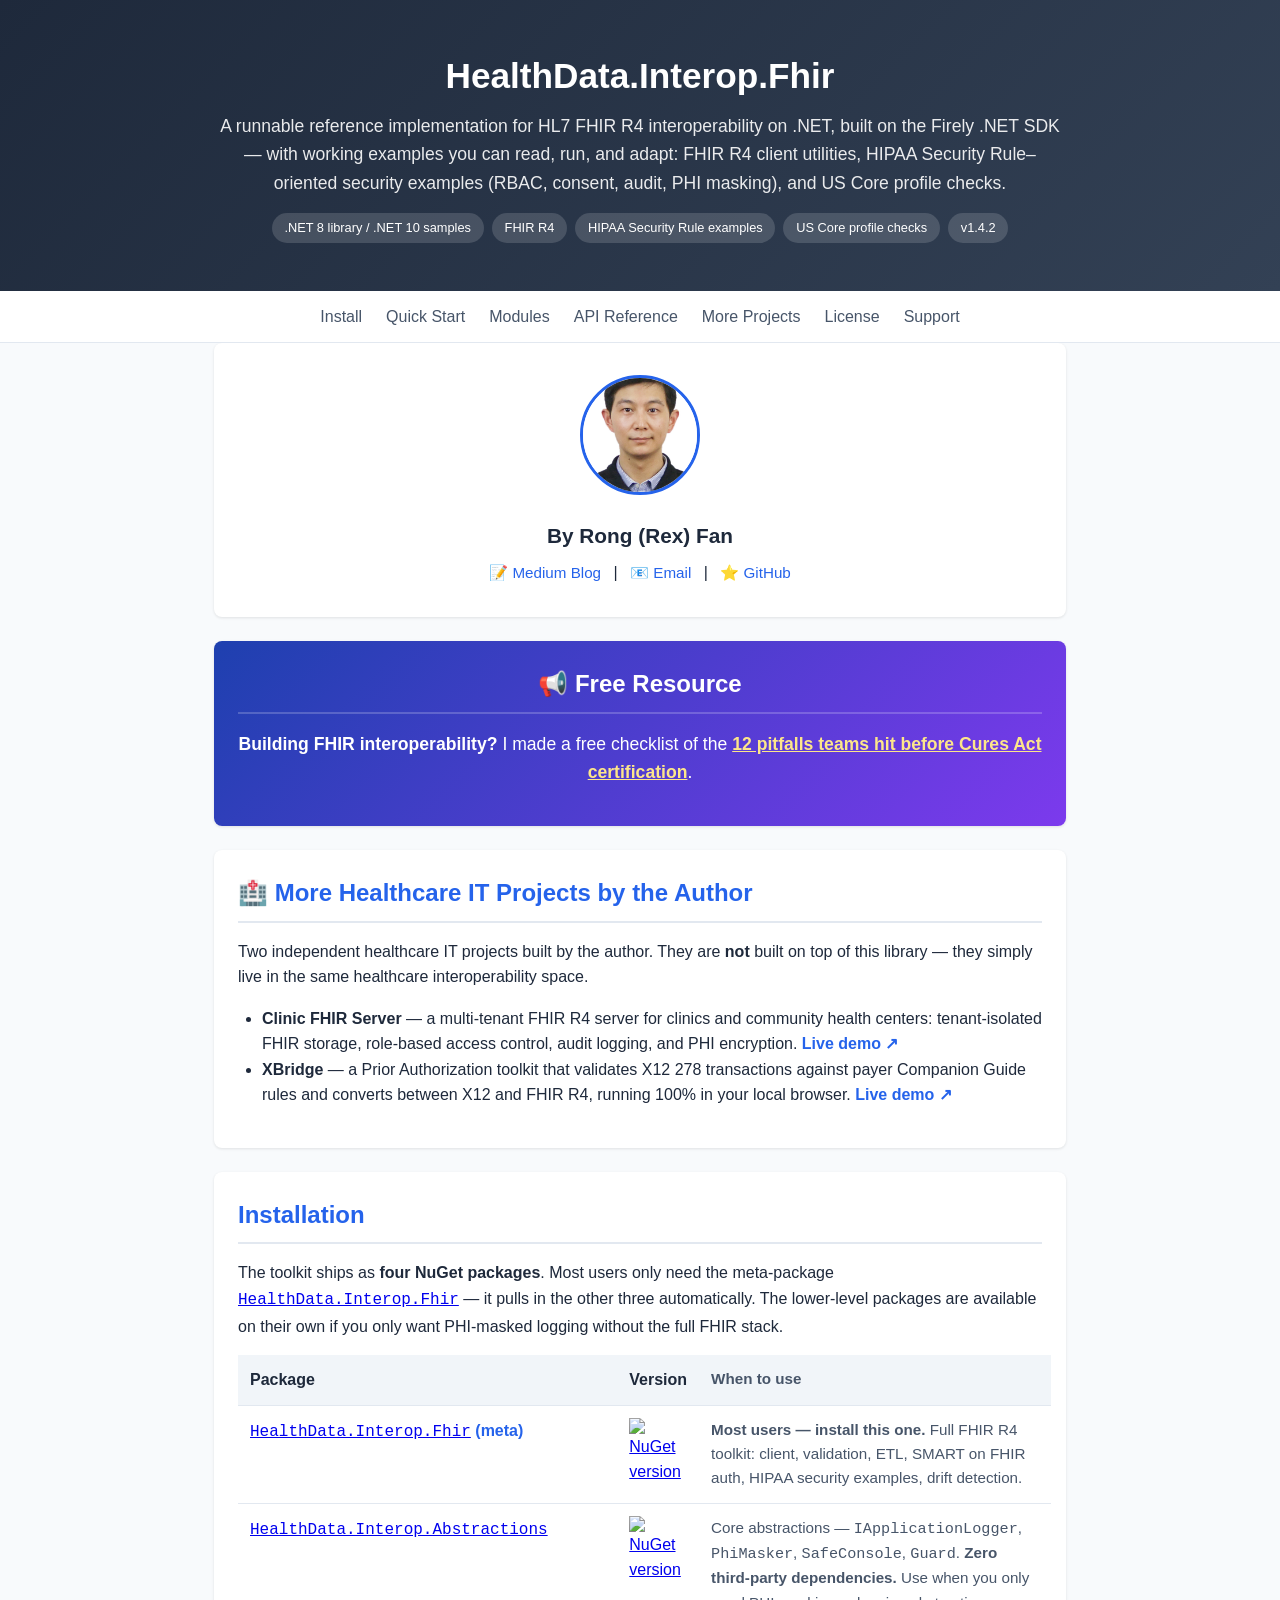
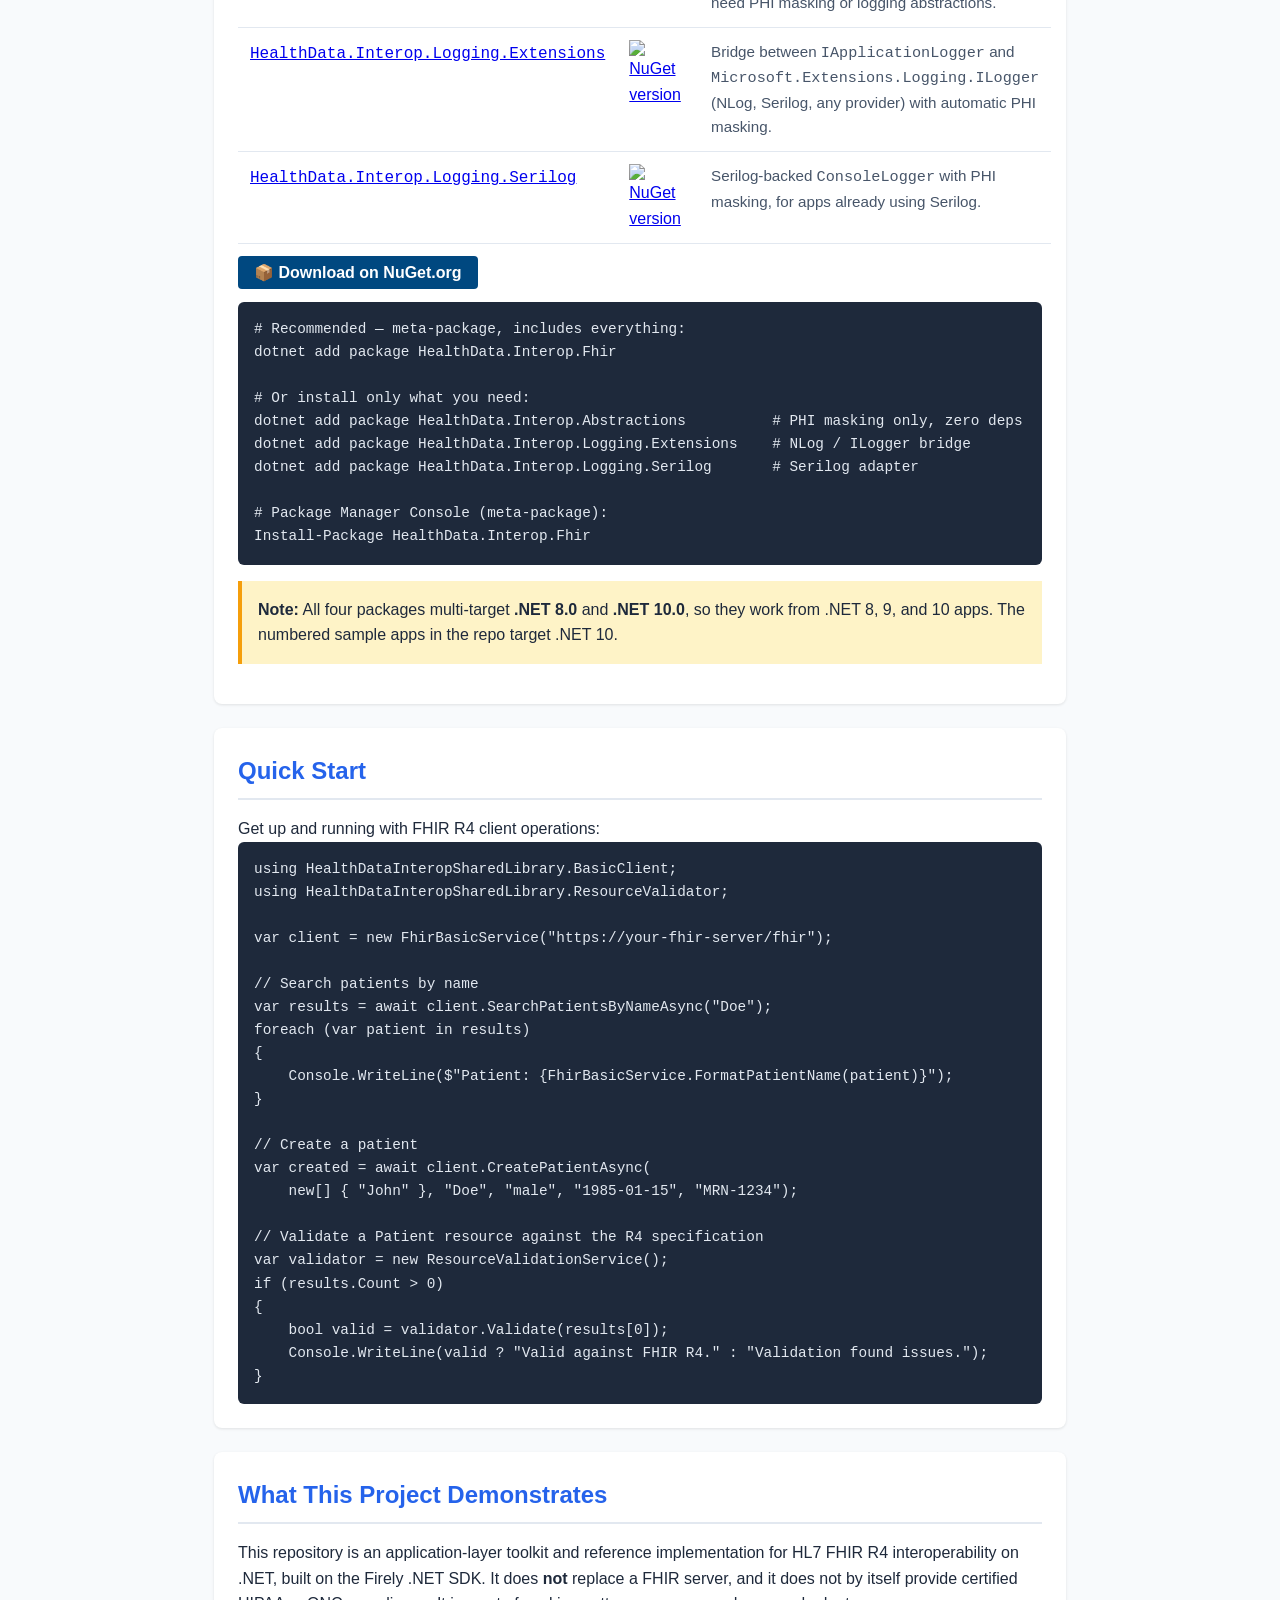
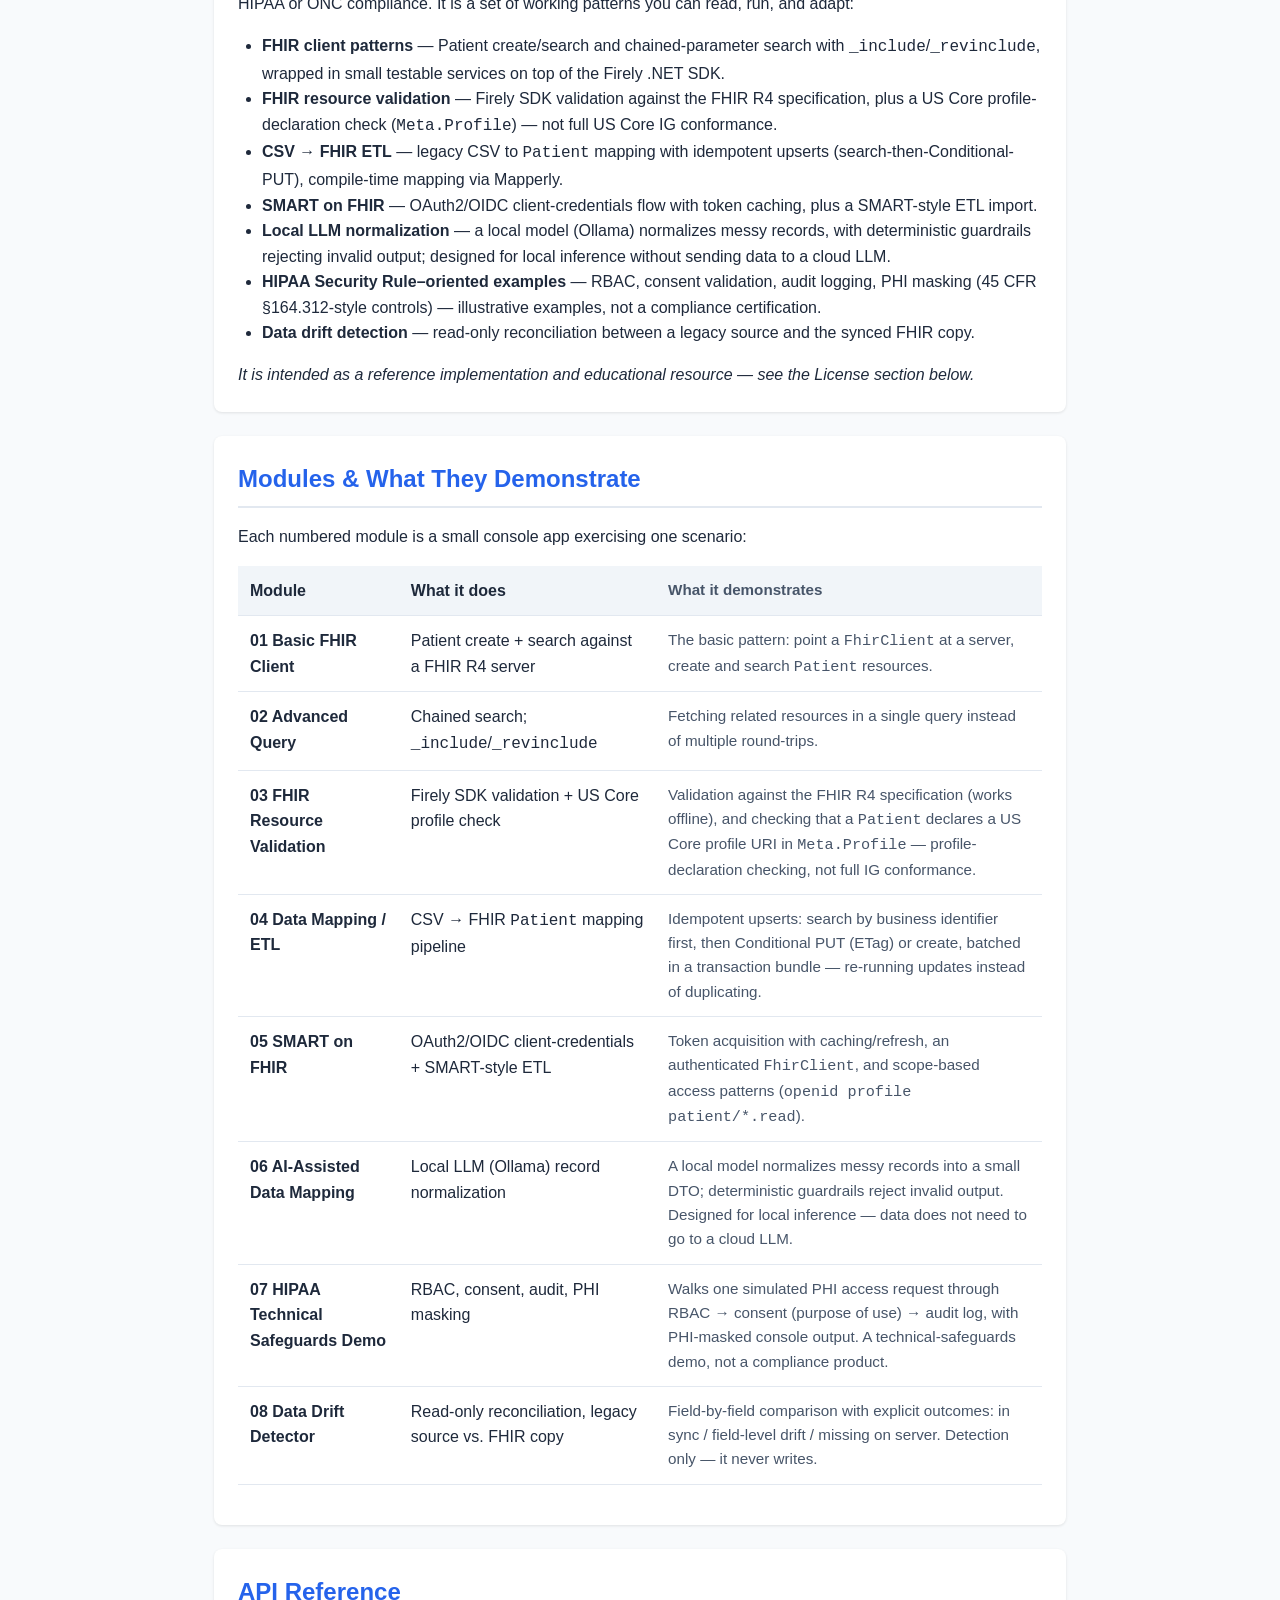
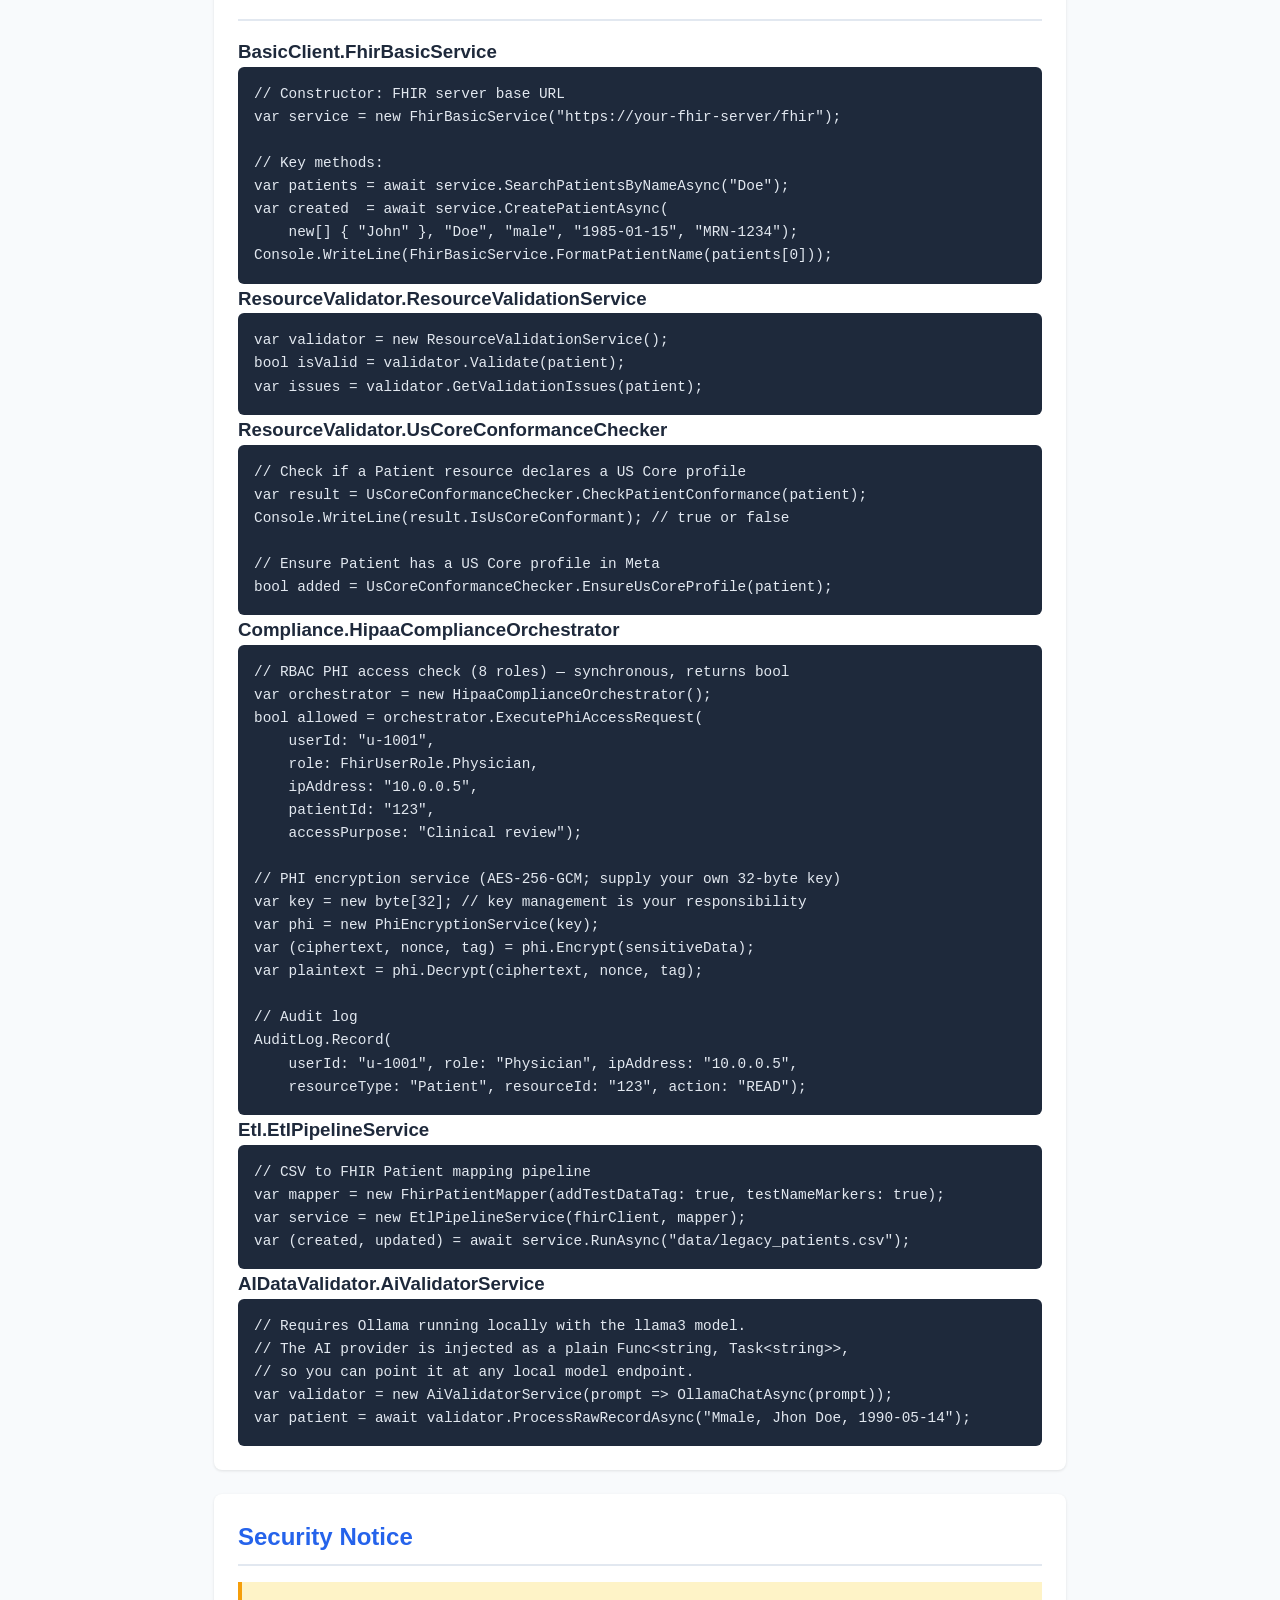
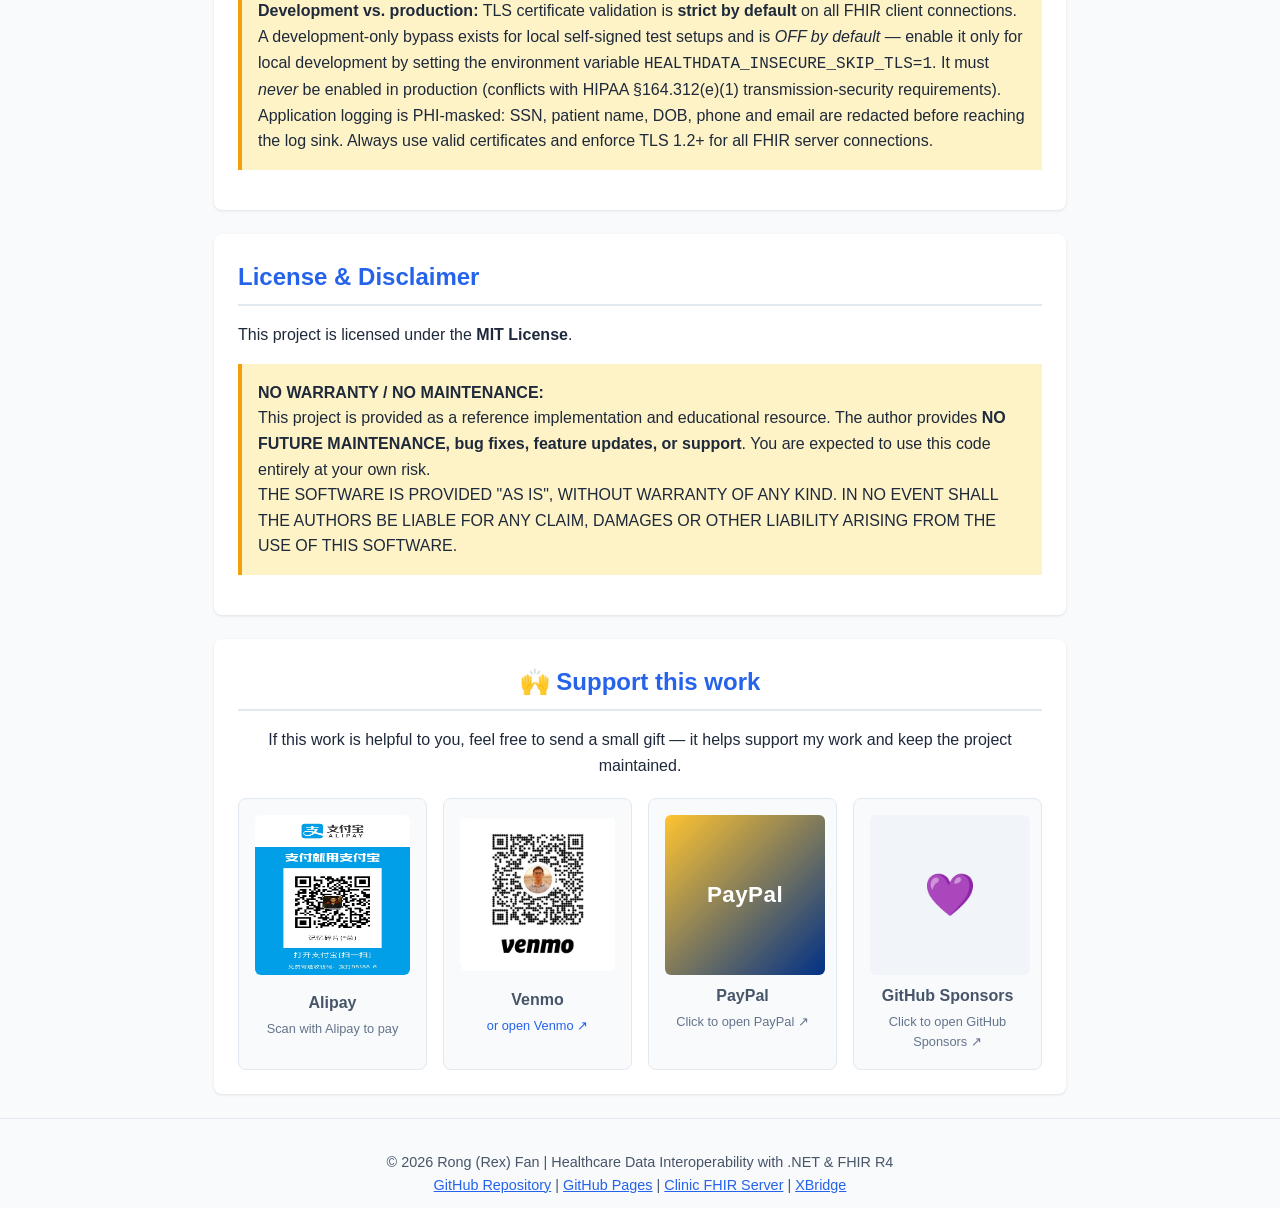
==== commit ebecc072: "docs: surface all 4 NuGet packages in README and Pages site README: add a live NuGet version badge c" ====
--- a/pages/index.html
+++ b/pages/index.html
@@ -112,22 +112,56 @@
 
 <section id="install">
     <h2>Installation</h2>
-    <p>Install the <a href="https://www.nuget.org/packages/HealthData.Interop.Fhir" target="_blank"><code>HealthData.Interop.Fhir</code></a> NuGet package into your .NET project:</p>
-    <div style="margin-bottom: 1rem; margin-top: 0.5rem;">
+    <p>The toolkit ships as <strong>four NuGet packages</strong>. Most users only need the
+    meta-package <a href="https://www.nuget.org/packages/HealthData.Interop.Fhir" target="_blank"><code>HealthData.Interop.Fhir</code></a> —
+    it pulls in the other three automatically. The lower-level packages are available on their own
+    if you only want PHI-masked logging without the full FHIR stack.</p>
+
+    <table>
+        <thead>
+            <tr><th style="width: 34%;">Package</th><th style="width: 20%;">Version</th><th class="why-col" style="width: 46%;">When to use</th></tr>
+        </thead>
+        <tbody>
+            <tr>
+                <td><a href="https://www.nuget.org/packages/HealthData.Interop.Fhir" target="_blank"><code>HealthData.Interop.Fhir</code></a> <span style="color:var(--primary);font-weight:600;">(meta)</span></td>
+                <td><a href="https://www.nuget.org/packages/HealthData.Interop.Fhir" target="_blank"><img src="https://img.shields.io/nuget/v/HealthData.Interop.Fhir.svg" alt="NuGet version"></a></td>
+                <td class="why-col"><strong>Most users — install this one.</strong> Full FHIR R4 toolkit: client, validation, ETL, SMART on FHIR auth, HIPAA security examples, drift detection.</td>
+            </tr>
+            <tr>
+                <td><a href="https://www.nuget.org/packages/HealthData.Interop.Abstractions" target="_blank"><code>HealthData.Interop.Abstractions</code></a></td>
+                <td><a href="https://www.nuget.org/packages/HealthData.Interop.Abstractions" target="_blank"><img src="https://img.shields.io/nuget/v/HealthData.Interop.Abstractions.svg" alt="NuGet version"></a></td>
+                <td class="why-col">Core abstractions — <code>IApplicationLogger</code>, <code>PhiMasker</code>, <code>SafeConsole</code>, <code>Guard</code>. <strong>Zero third-party dependencies.</strong> Use when you only need PHI masking or logging abstractions.</td>
+            </tr>
+            <tr>
+                <td><a href="https://www.nuget.org/packages/HealthData.Interop.Logging.Extensions" target="_blank"><code>HealthData.Interop.Logging.Extensions</code></a></td>
+                <td><a href="https://www.nuget.org/packages/HealthData.Interop.Logging.Extensions" target="_blank"><img src="https://img.shields.io/nuget/v/HealthData.Interop.Logging.Extensions.svg" alt="NuGet version"></a></td>
+                <td class="why-col">Bridge between <code>IApplicationLogger</code> and <code>Microsoft.Extensions.Logging.ILogger</code> (NLog, Serilog, any provider) with automatic PHI masking.</td>
+            </tr>
+            <tr>
+                <td><a href="https://www.nuget.org/packages/HealthData.Interop.Logging.Serilog" target="_blank"><code>HealthData.Interop.Logging.Serilog</code></a></td>
+                <td><a href="https://www.nuget.org/packages/HealthData.Interop.Logging.Serilog" target="_blank"><img src="https://img.shields.io/nuget/v/HealthData.Interop.Logging.Serilog.svg" alt="NuGet version"></a></td>
+                <td class="why-col">Serilog-backed <code>ConsoleLogger</code> with PHI masking, for apps already using Serilog.</td>
+            </tr>
+        </tbody>
+    </table>
+
+    <div style="margin-bottom: 1rem; margin-top: 1rem;">
         <a href="https://www.nuget.org/packages/HealthData.Interop.Fhir" target="_blank" style="background: #004880; color: white; padding: 8px 16px; text-decoration: none; border-radius: 4px; font-weight: bold;">
             📦 Download on NuGet.org
         </a>
     </div>
-    <pre><code># Via .NET CLI
+    <pre><code># Recommended — meta-package, includes everything:
 dotnet add package HealthData.Interop.Fhir
 
-# Via Package Manager Console
-Install-Package HealthData.Interop.Fhir
-
-# Via Paket
-paket add HealthData.Interop.Fhir</code></pre>
+# Or install only what you need:
+dotnet add package HealthData.Interop.Abstractions          # PHI masking only, zero deps
+dotnet add package HealthData.Interop.Logging.Extensions    # NLog / ILogger bridge
+dotnet add package HealthData.Interop.Logging.Serilog       # Serilog adapter
+
+# Package Manager Console (meta-package):
+Install-Package HealthData.Interop.Fhir</code></pre>
     <div class="warning">
-        <strong>Note:</strong> This package targets .NET 8.0 LTS. Compatible with .NET 9, .NET 10 and later versions due to forward compatibility of the .NET platform.
+        <strong>Note:</strong> All four packages multi-target <strong>.NET 8.0</strong> and <strong>.NET 10.0</strong>, so they work from .NET 8, 9, and 10 apps. The numbered sample apps in the repo target .NET 10.
     </div>
 </section>
 
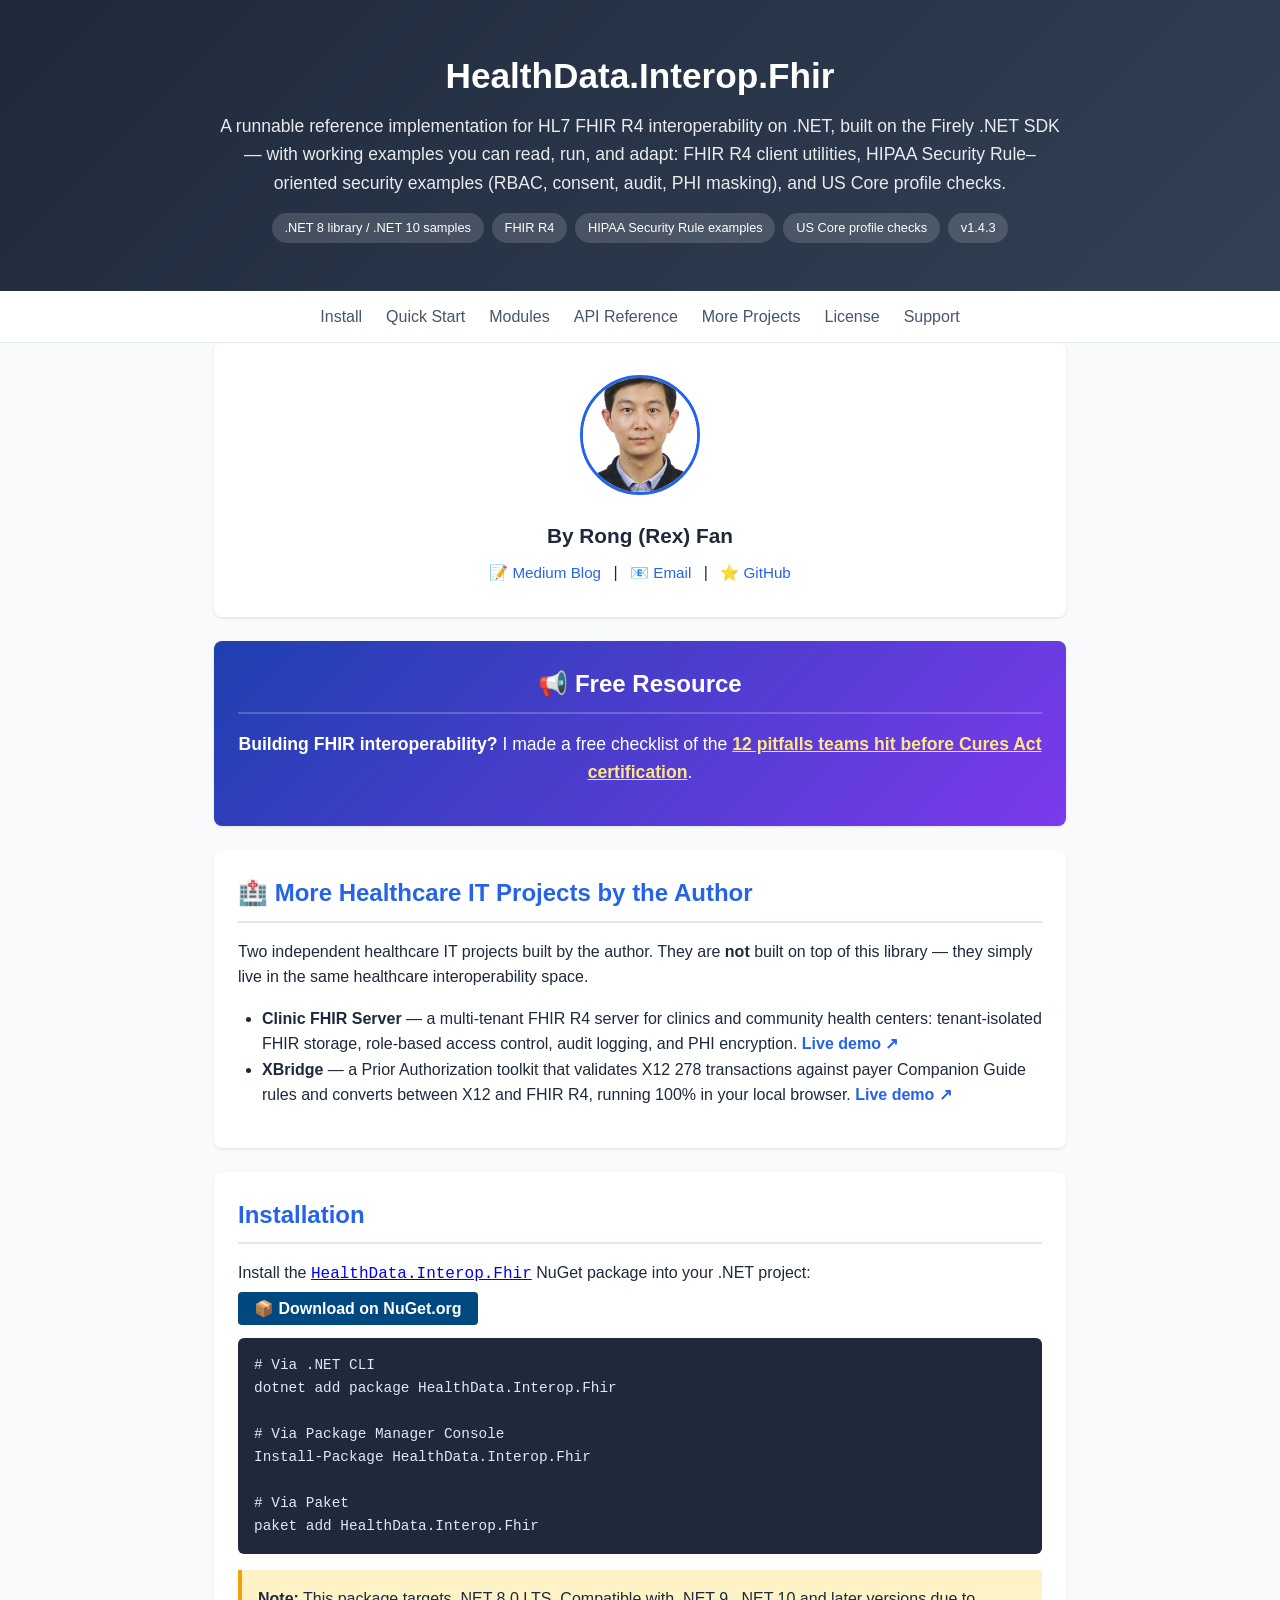
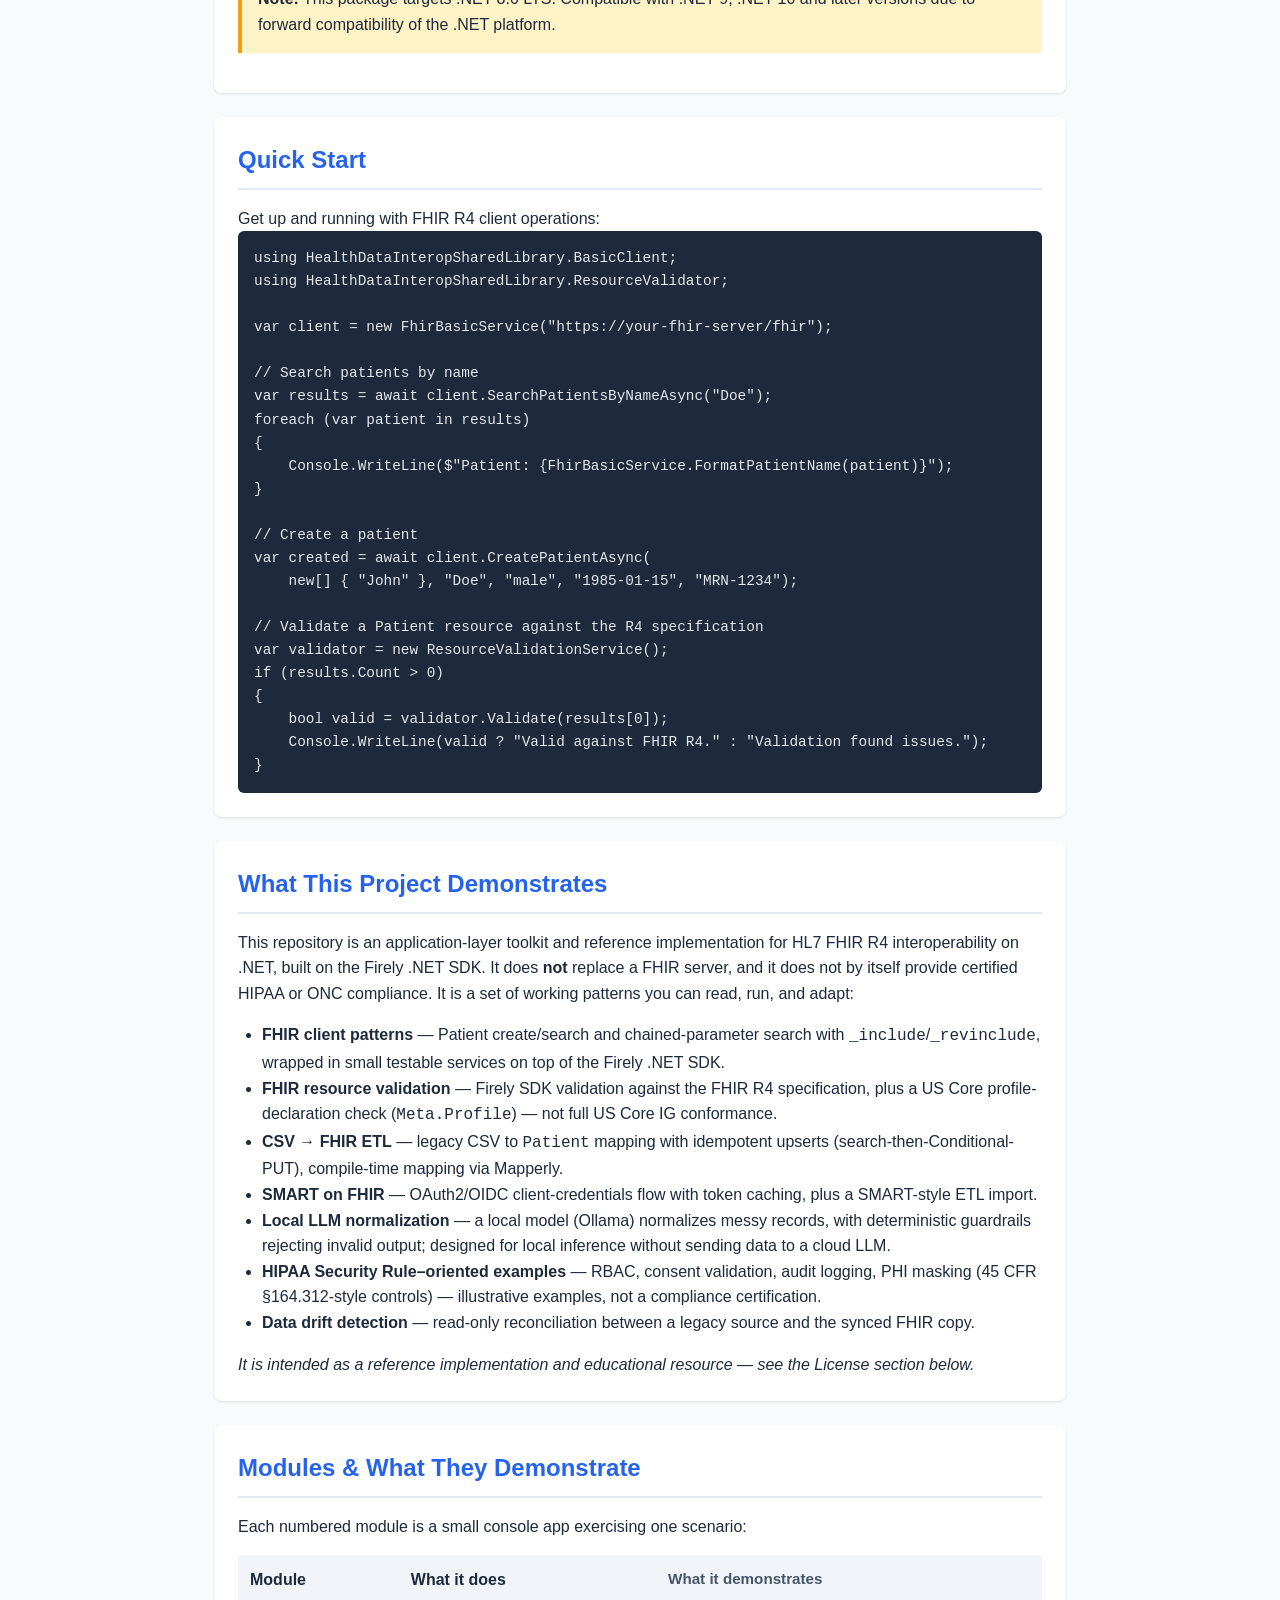
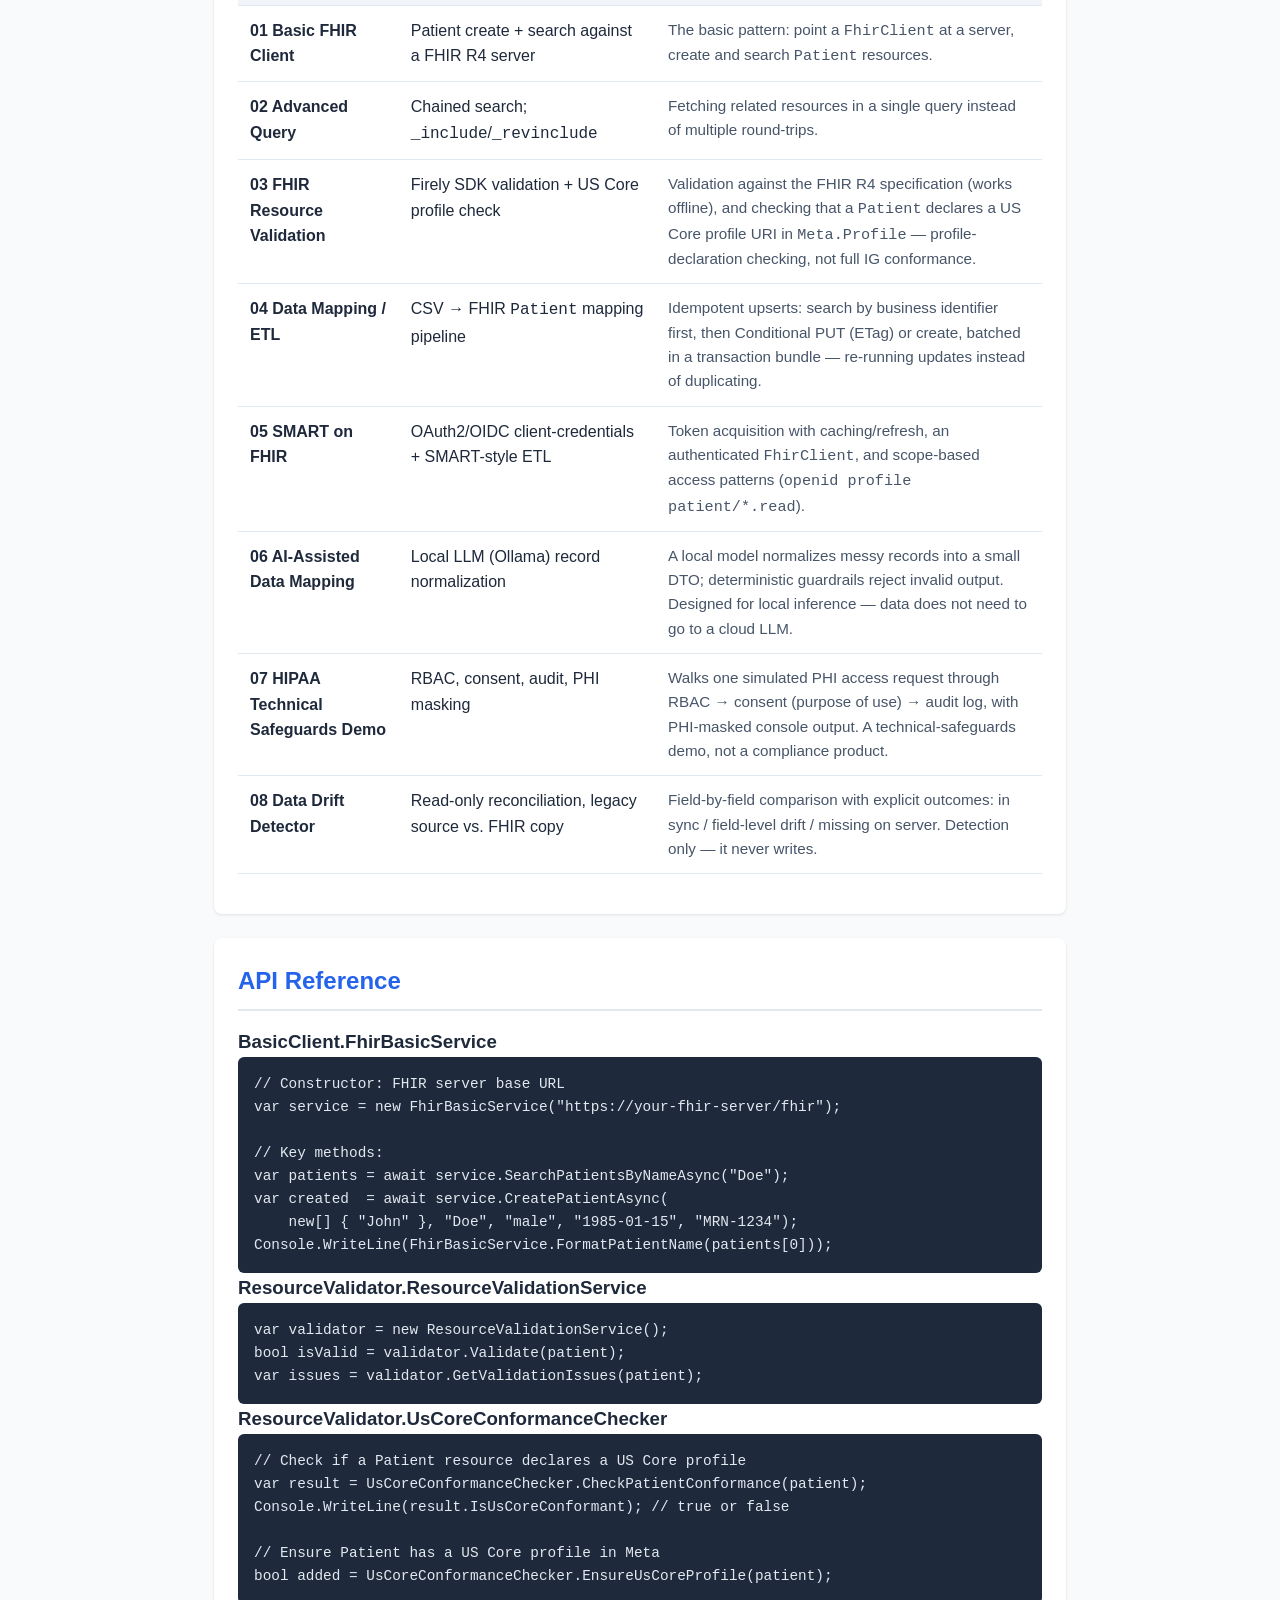
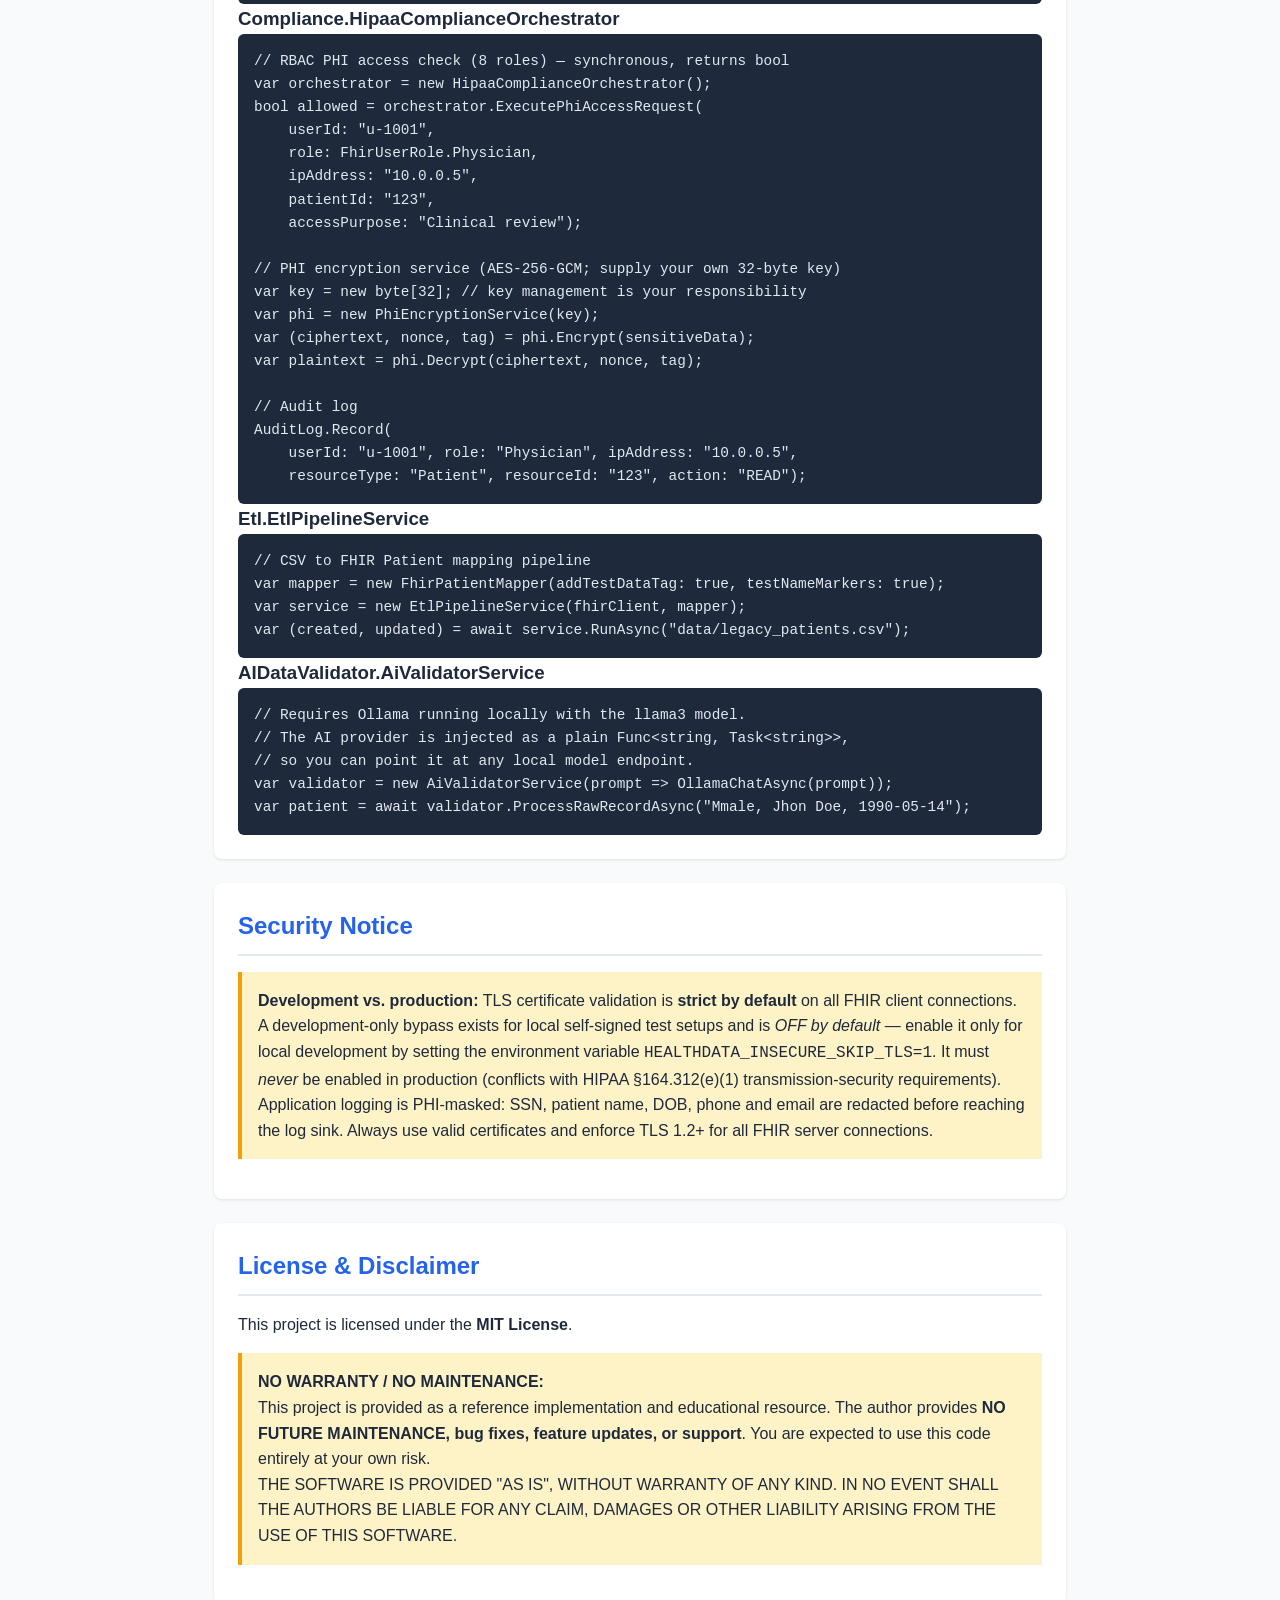
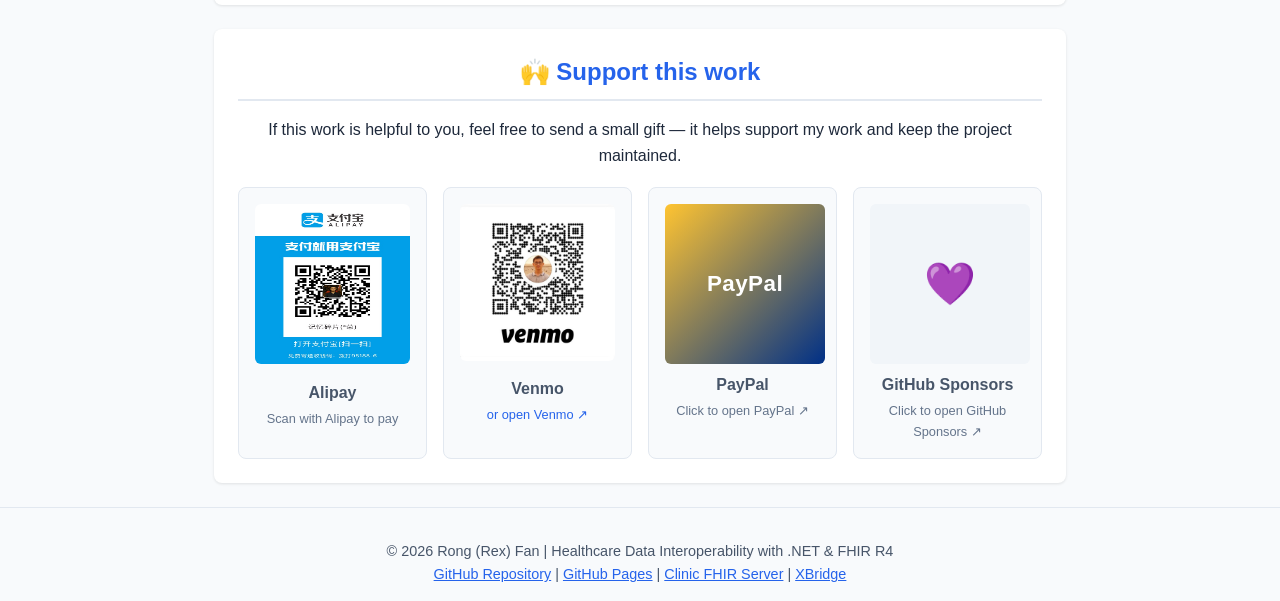
==== commit 455c0ede: "chore(nuget): HIPAA-aware package metadata; bump to 1.4.3 / 1.0.2 - Add <Title> to all 4 packages ("" ====
--- a/pages/index.html
+++ b/pages/index.html
@@ -57,7 +57,7 @@
             <span class="badge">FHIR R4</span>
             <span class="badge">HIPAA Security Rule examples</span>
             <span class="badge">US Core profile checks</span>
-            <a class="badge" href="https://www.nuget.org/packages/HealthData.Interop.Fhir/1.4.2" target="_blank" rel="noopener">v1.4.2</a>
+            <a class="badge" href="https://www.nuget.org/packages/HealthData.Interop.Fhir/1.4.3" target="_blank" rel="noopener">v1.4.3</a>
             </div>
     </div>
 </header>
@@ -112,56 +112,22 @@
 
 <section id="install">
     <h2>Installation</h2>
-    <p>The toolkit ships as <strong>four NuGet packages</strong>. Most users only need the
-    meta-package <a href="https://www.nuget.org/packages/HealthData.Interop.Fhir" target="_blank"><code>HealthData.Interop.Fhir</code></a> —
-    it pulls in the other three automatically. The lower-level packages are available on their own
-    if you only want PHI-masked logging without the full FHIR stack.</p>
-
-    <table>
-        <thead>
-            <tr><th style="width: 34%;">Package</th><th style="width: 20%;">Version</th><th class="why-col" style="width: 46%;">When to use</th></tr>
-        </thead>
-        <tbody>
-            <tr>
-                <td><a href="https://www.nuget.org/packages/HealthData.Interop.Fhir" target="_blank"><code>HealthData.Interop.Fhir</code></a> <span style="color:var(--primary);font-weight:600;">(meta)</span></td>
-                <td><a href="https://www.nuget.org/packages/HealthData.Interop.Fhir" target="_blank"><img src="https://img.shields.io/nuget/v/HealthData.Interop.Fhir.svg" alt="NuGet version"></a></td>
-                <td class="why-col"><strong>Most users — install this one.</strong> Full FHIR R4 toolkit: client, validation, ETL, SMART on FHIR auth, HIPAA security examples, drift detection.</td>
-            </tr>
-            <tr>
-                <td><a href="https://www.nuget.org/packages/HealthData.Interop.Abstractions" target="_blank"><code>HealthData.Interop.Abstractions</code></a></td>
-                <td><a href="https://www.nuget.org/packages/HealthData.Interop.Abstractions" target="_blank"><img src="https://img.shields.io/nuget/v/HealthData.Interop.Abstractions.svg" alt="NuGet version"></a></td>
-                <td class="why-col">Core abstractions — <code>IApplicationLogger</code>, <code>PhiMasker</code>, <code>SafeConsole</code>, <code>Guard</code>. <strong>Zero third-party dependencies.</strong> Use when you only need PHI masking or logging abstractions.</td>
-            </tr>
-            <tr>
-                <td><a href="https://www.nuget.org/packages/HealthData.Interop.Logging.Extensions" target="_blank"><code>HealthData.Interop.Logging.Extensions</code></a></td>
-                <td><a href="https://www.nuget.org/packages/HealthData.Interop.Logging.Extensions" target="_blank"><img src="https://img.shields.io/nuget/v/HealthData.Interop.Logging.Extensions.svg" alt="NuGet version"></a></td>
-                <td class="why-col">Bridge between <code>IApplicationLogger</code> and <code>Microsoft.Extensions.Logging.ILogger</code> (NLog, Serilog, any provider) with automatic PHI masking.</td>
-            </tr>
-            <tr>
-                <td><a href="https://www.nuget.org/packages/HealthData.Interop.Logging.Serilog" target="_blank"><code>HealthData.Interop.Logging.Serilog</code></a></td>
-                <td><a href="https://www.nuget.org/packages/HealthData.Interop.Logging.Serilog" target="_blank"><img src="https://img.shields.io/nuget/v/HealthData.Interop.Logging.Serilog.svg" alt="NuGet version"></a></td>
-                <td class="why-col">Serilog-backed <code>ConsoleLogger</code> with PHI masking, for apps already using Serilog.</td>
-            </tr>
-        </tbody>
-    </table>
-
-    <div style="margin-bottom: 1rem; margin-top: 1rem;">
+    <p>Install the <a href="https://www.nuget.org/packages/HealthData.Interop.Fhir" target="_blank"><code>HealthData.Interop.Fhir</code></a> NuGet package into your .NET project:</p>
+    <div style="margin-bottom: 1rem; margin-top: 0.5rem;">
         <a href="https://www.nuget.org/packages/HealthData.Interop.Fhir" target="_blank" style="background: #004880; color: white; padding: 8px 16px; text-decoration: none; border-radius: 4px; font-weight: bold;">
             📦 Download on NuGet.org
         </a>
     </div>
-    <pre><code># Recommended — meta-package, includes everything:
+    <pre><code># Via .NET CLI
 dotnet add package HealthData.Interop.Fhir
 
-# Or install only what you need:
-dotnet add package HealthData.Interop.Abstractions          # PHI masking only, zero deps
-dotnet add package HealthData.Interop.Logging.Extensions    # NLog / ILogger bridge
-dotnet add package HealthData.Interop.Logging.Serilog       # Serilog adapter
-
-# Package Manager Console (meta-package):
-Install-Package HealthData.Interop.Fhir</code></pre>
+# Via Package Manager Console
+Install-Package HealthData.Interop.Fhir
+
+# Via Paket
+paket add HealthData.Interop.Fhir</code></pre>
     <div class="warning">
-        <strong>Note:</strong> All four packages multi-target <strong>.NET 8.0</strong> and <strong>.NET 10.0</strong>, so they work from .NET 8, 9, and 10 apps. The numbered sample apps in the repo target .NET 10.
+        <strong>Note:</strong> This package targets .NET 8.0 LTS. Compatible with .NET 9, .NET 10 and later versions due to forward compatibility of the .NET platform.
     </div>
 </section>
 
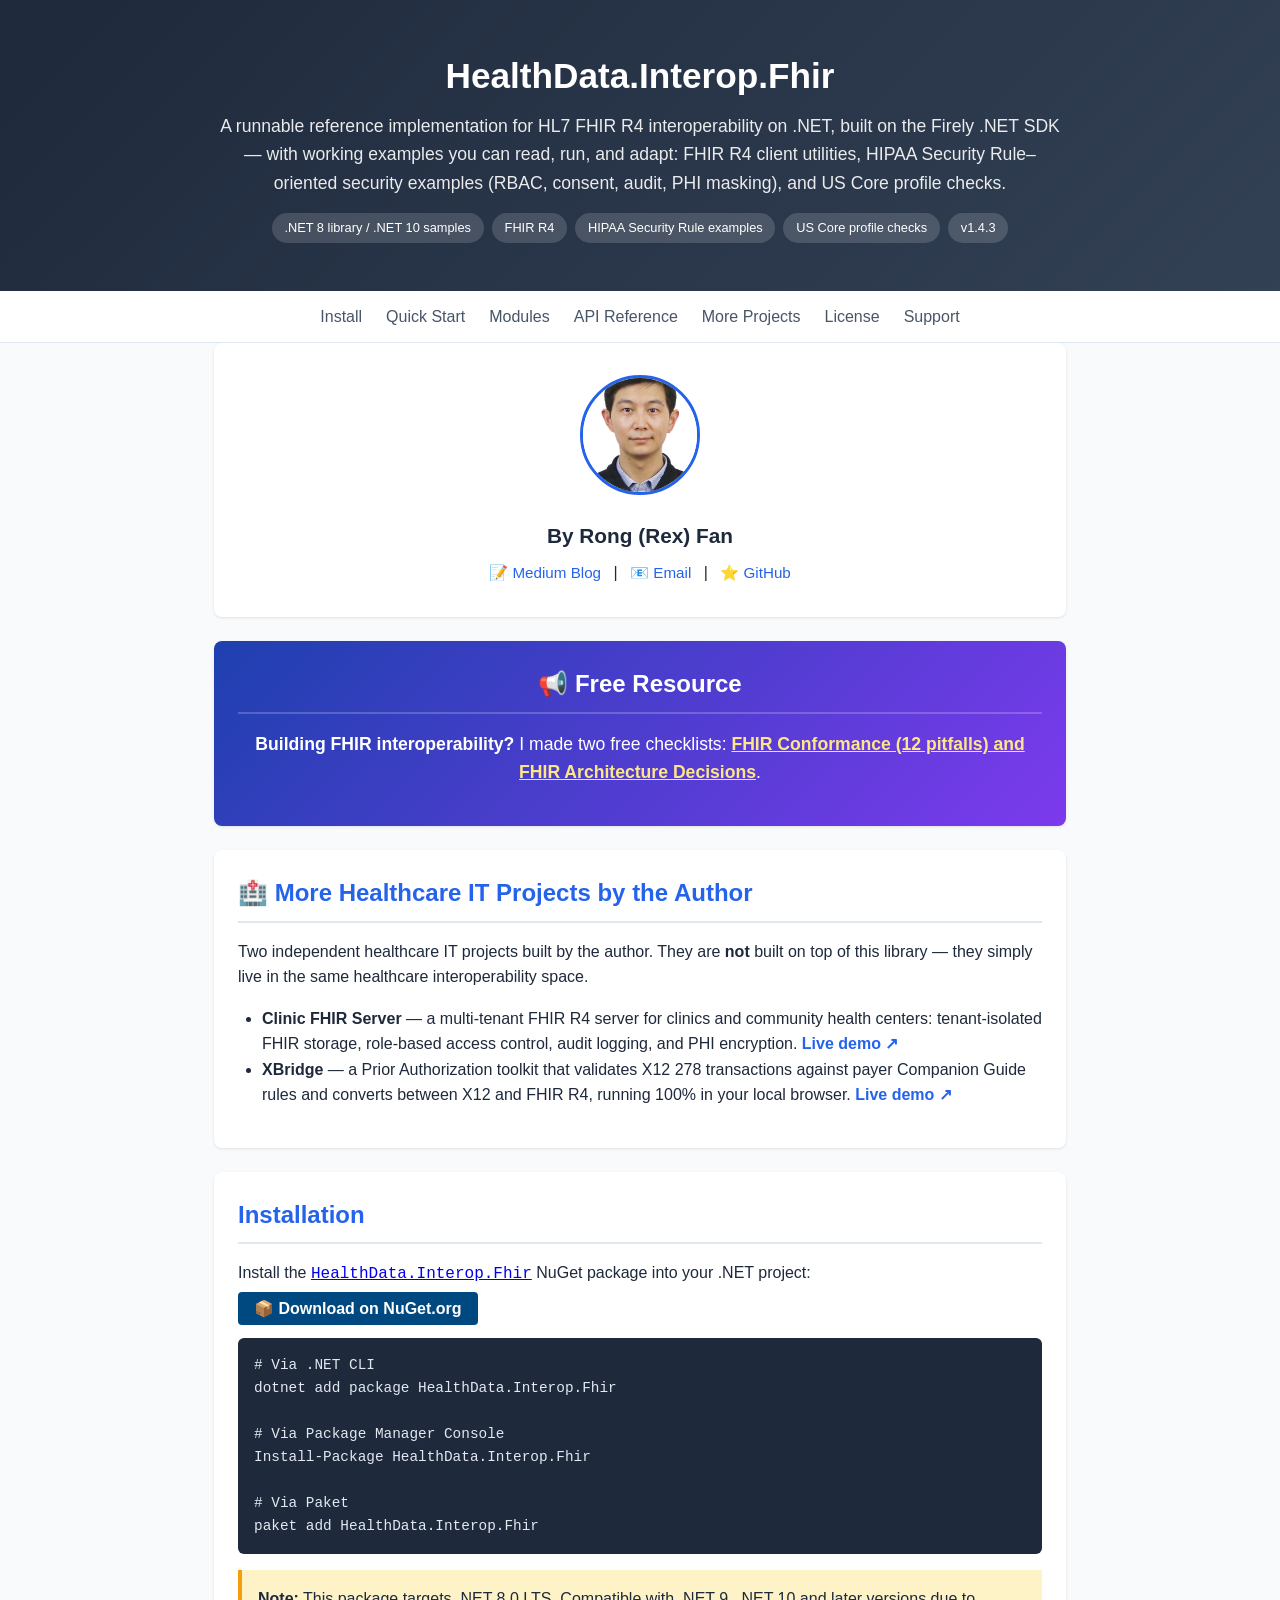
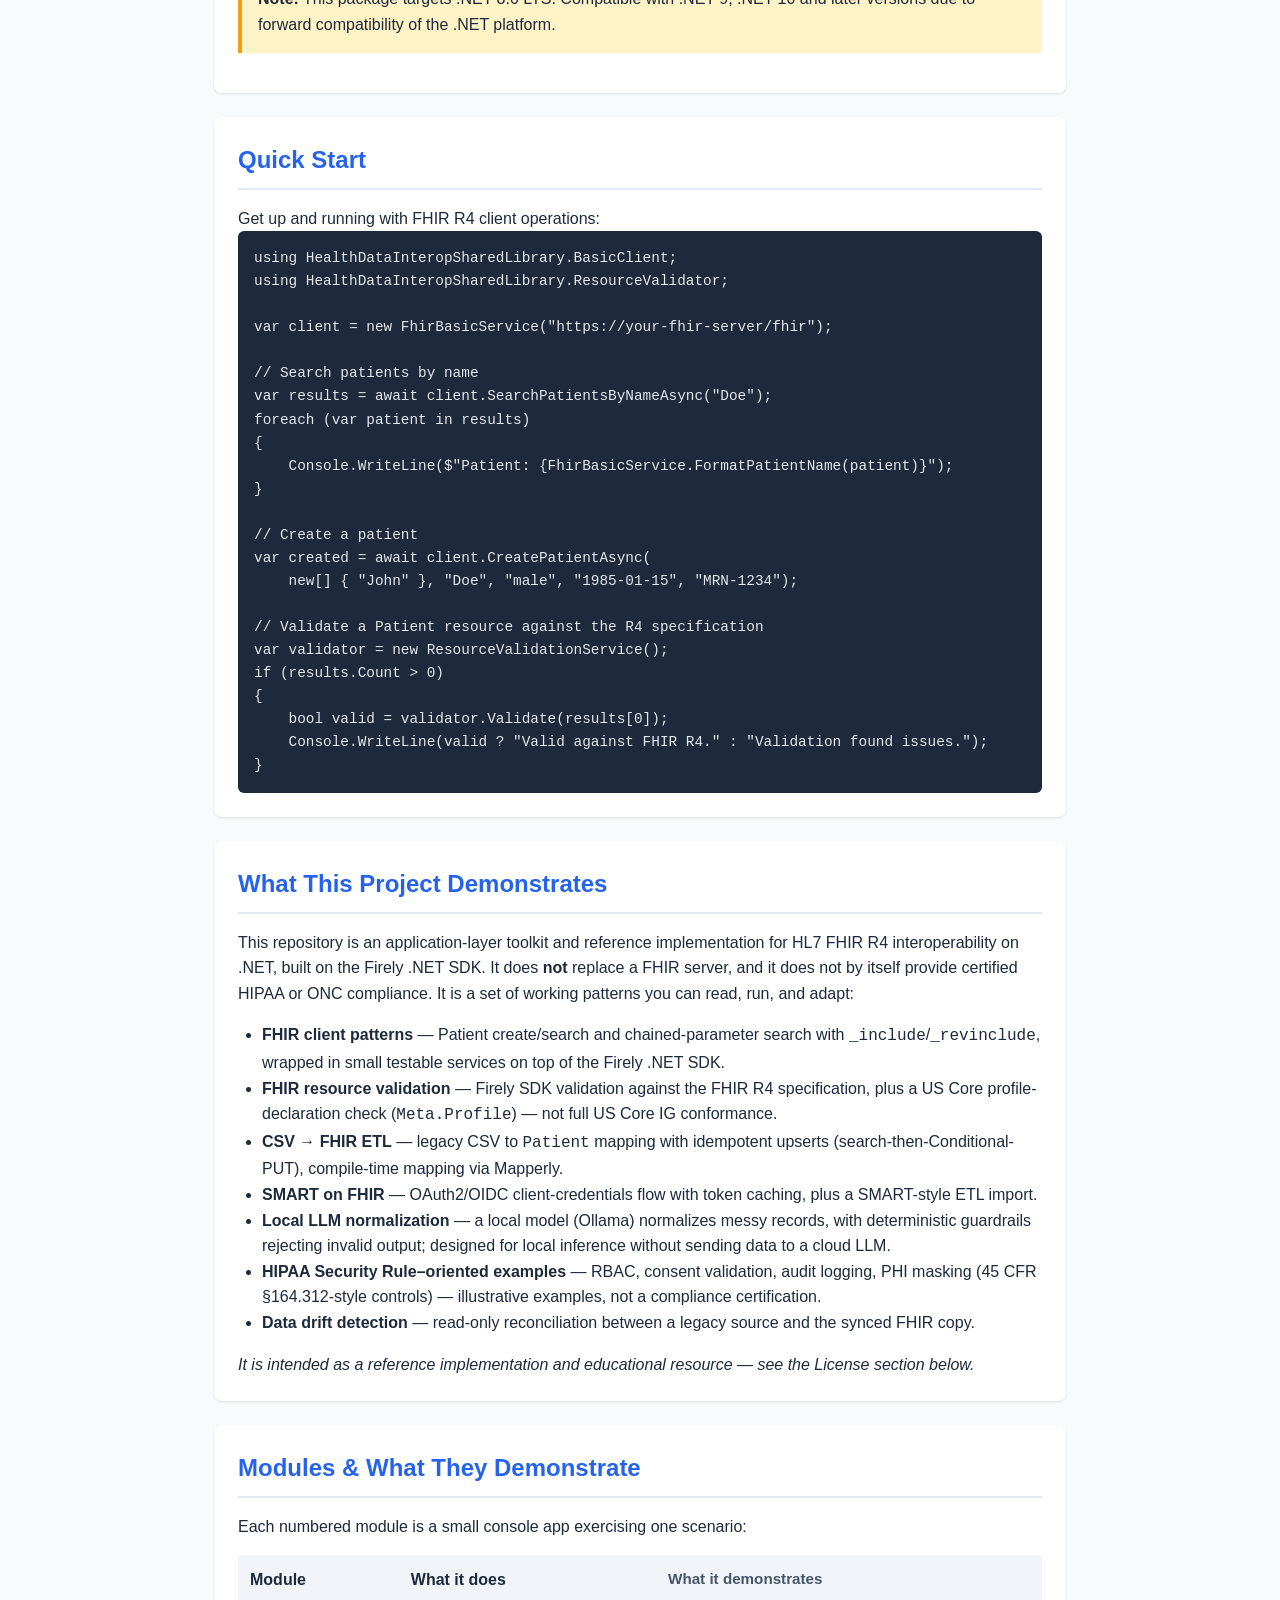
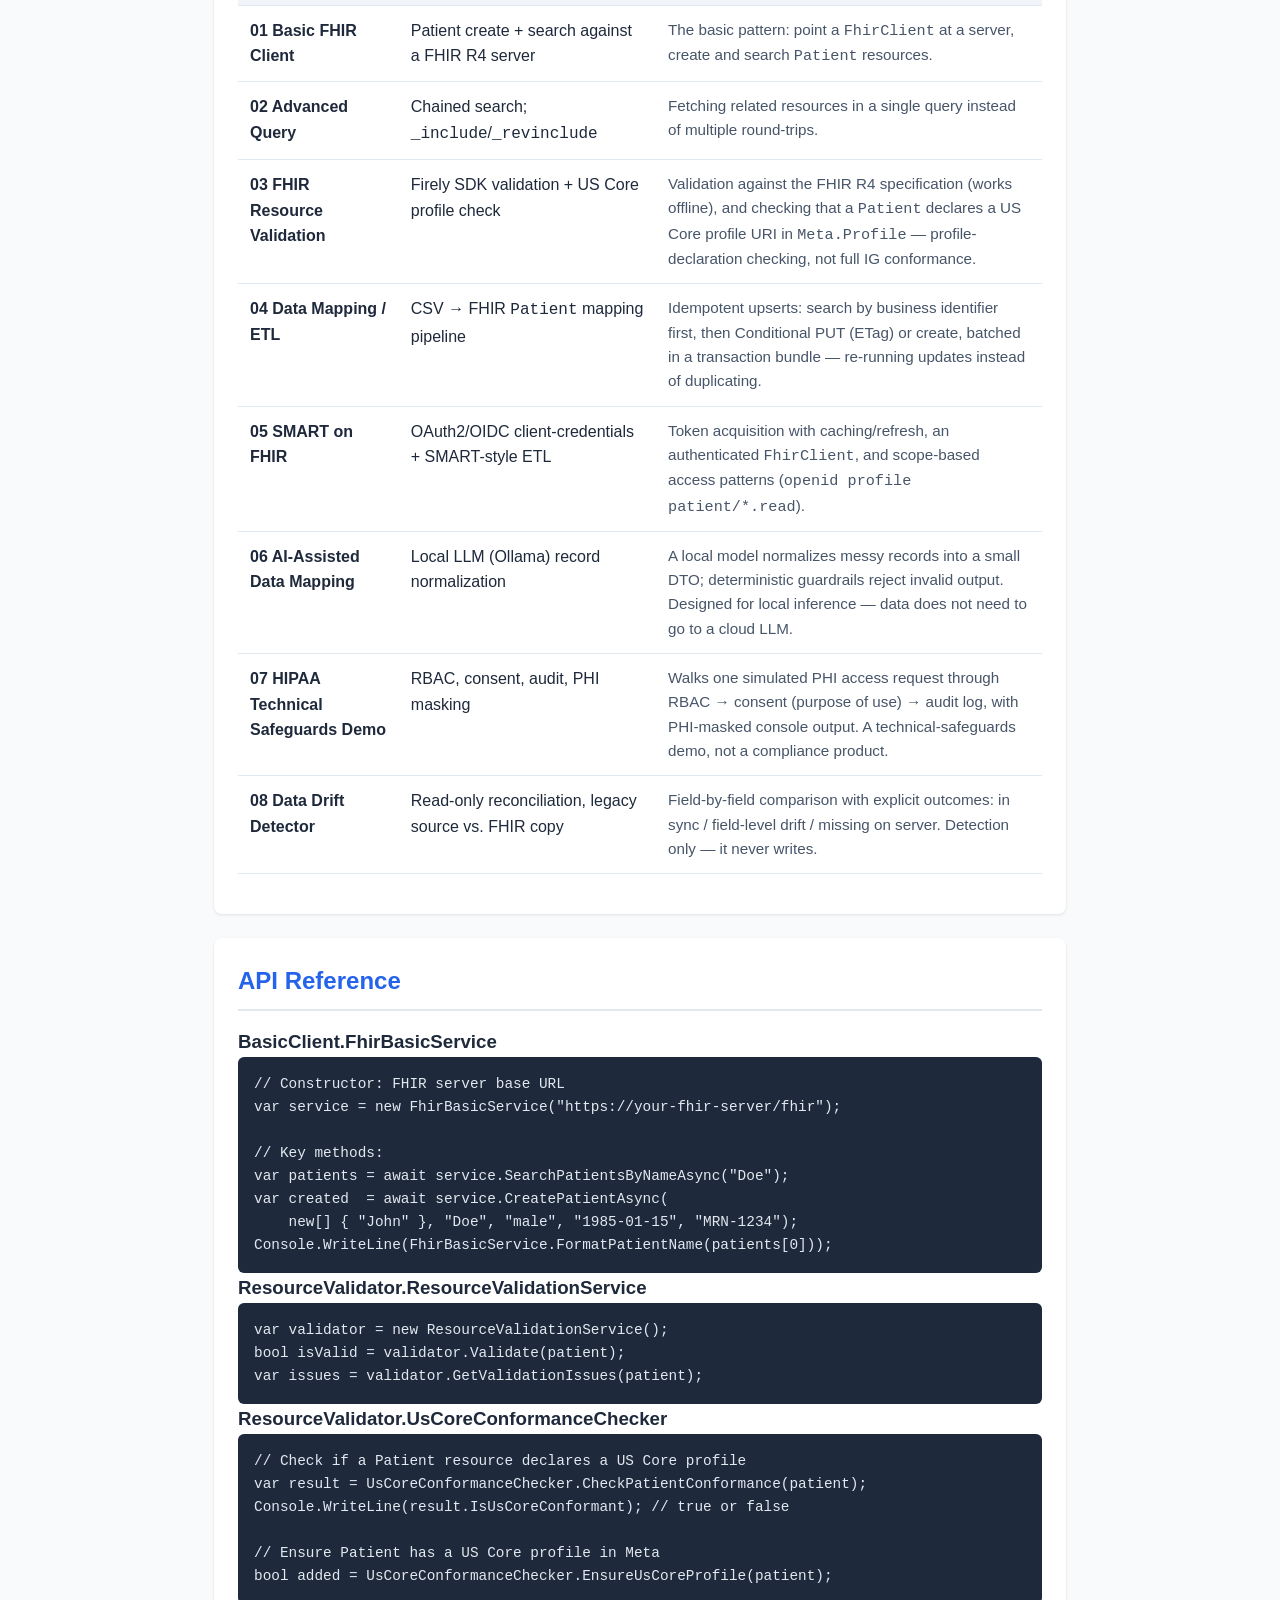
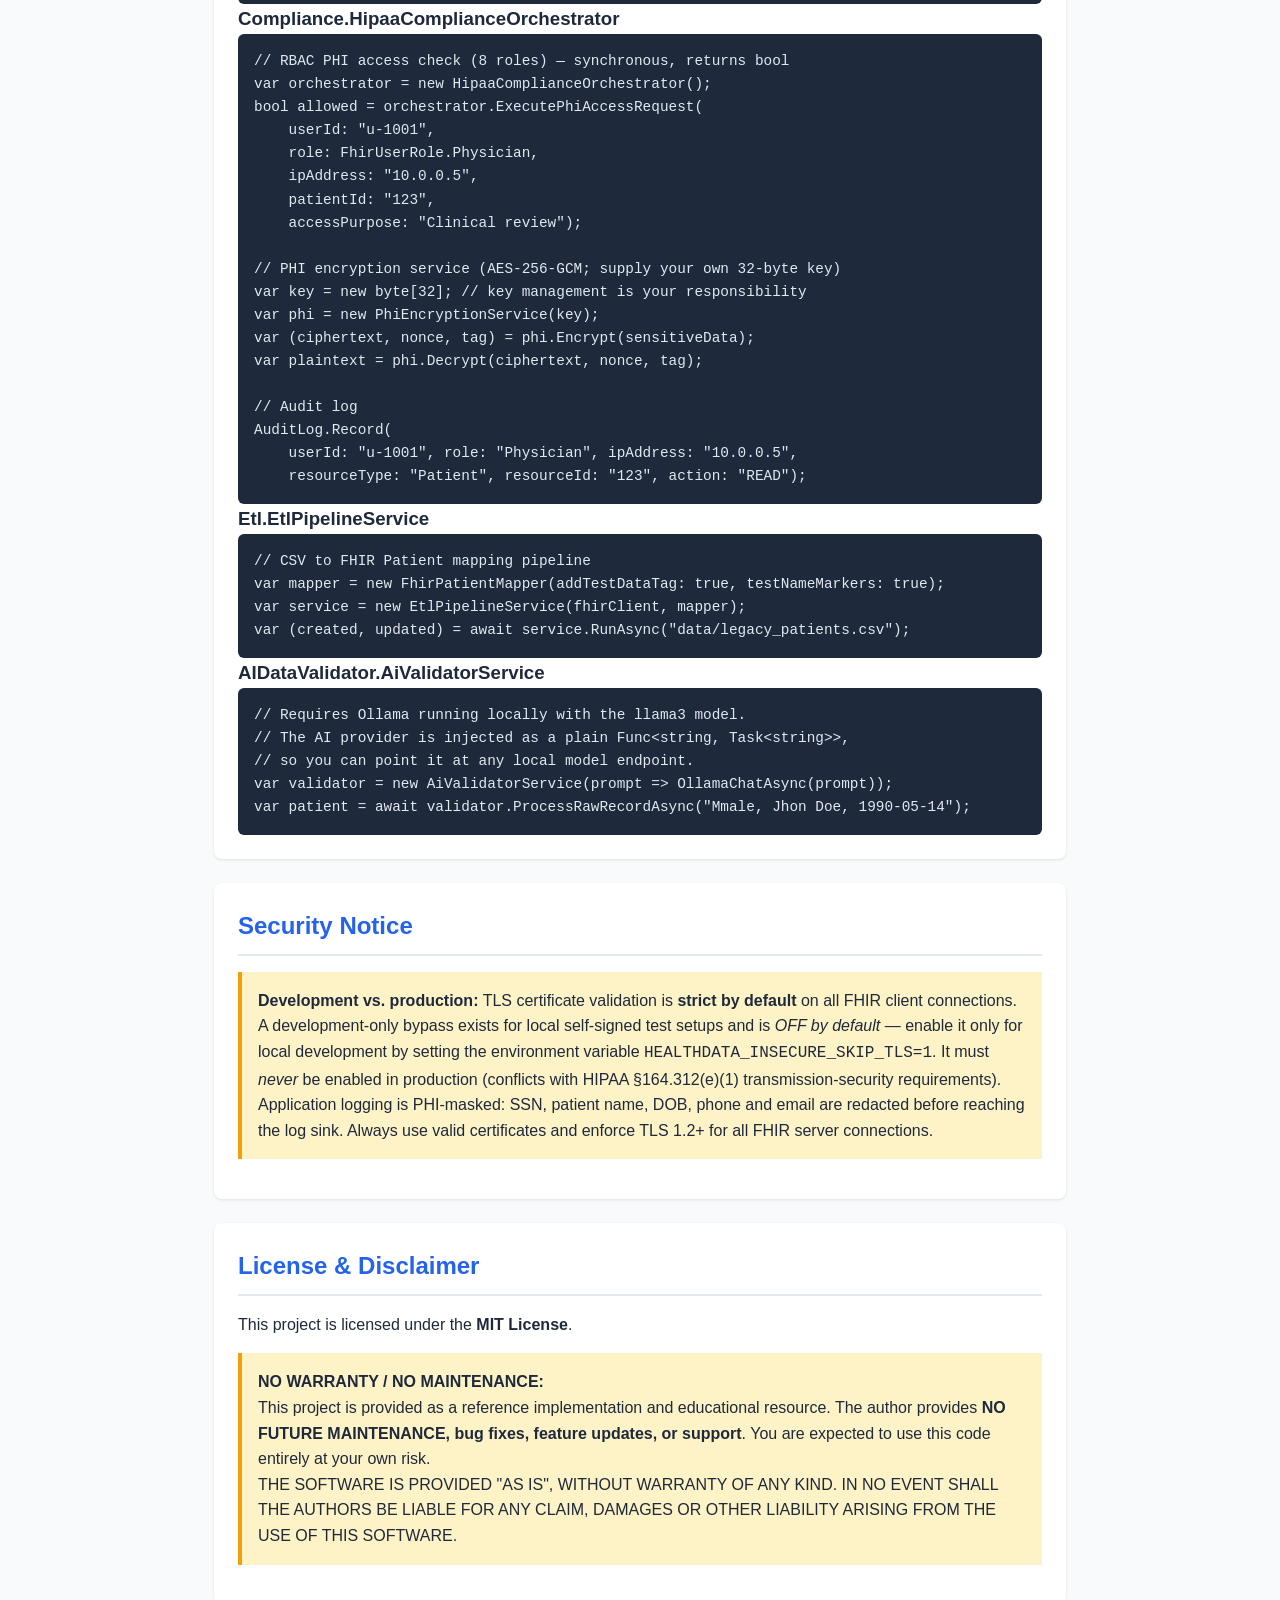
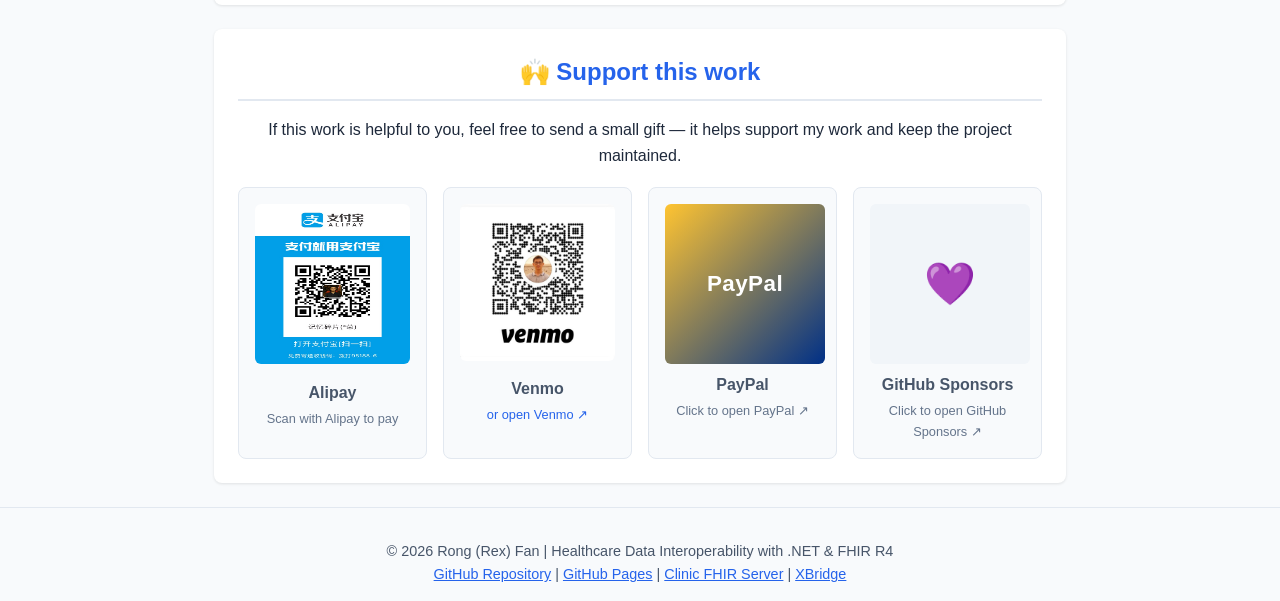
==== commit 2271eea4: "docs: point newsletter links to northpine.dev with UTM tags Co-Authored-By: Claude Opus 5.5 <noreply" ====
--- a/pages/index.html
+++ b/pages/index.html
@@ -91,8 +91,8 @@
 <section id="newsletter" style="background: linear-gradient(135deg, #1e40af, #7c3aed); color: white; text-align: center;">
     <h2 style="color: white; border-bottom-color: rgba(255,255,255,0.2);">📢 Free Resource</h2>
     <p style="font-size: 1.1rem; margin: 1rem 0;">
-        <strong>Building FHIR interoperability?</strong> I made a free checklist of the 
-        <a href="https://mailchi.mp/83cafe450eef/rex-landing-page" target="_blank" style="color: #fde68a; font-weight: 700;">12 pitfalls teams hit before Cures Act certification</a>.
+        <strong>Building FHIR interoperability?</strong> I made two free checklists:
+        <a href="https://northpine.dev/newsletter/?utm_source=github&amp;utm_medium=pages&amp;utm_campaign=healthdata-interop" target="_blank" style="color: #fde68a; font-weight: 700;">FHIR Conformance (12 pitfalls) and FHIR Architecture Decisions</a>.
     </p>
 </section>
 <section id="sample">
